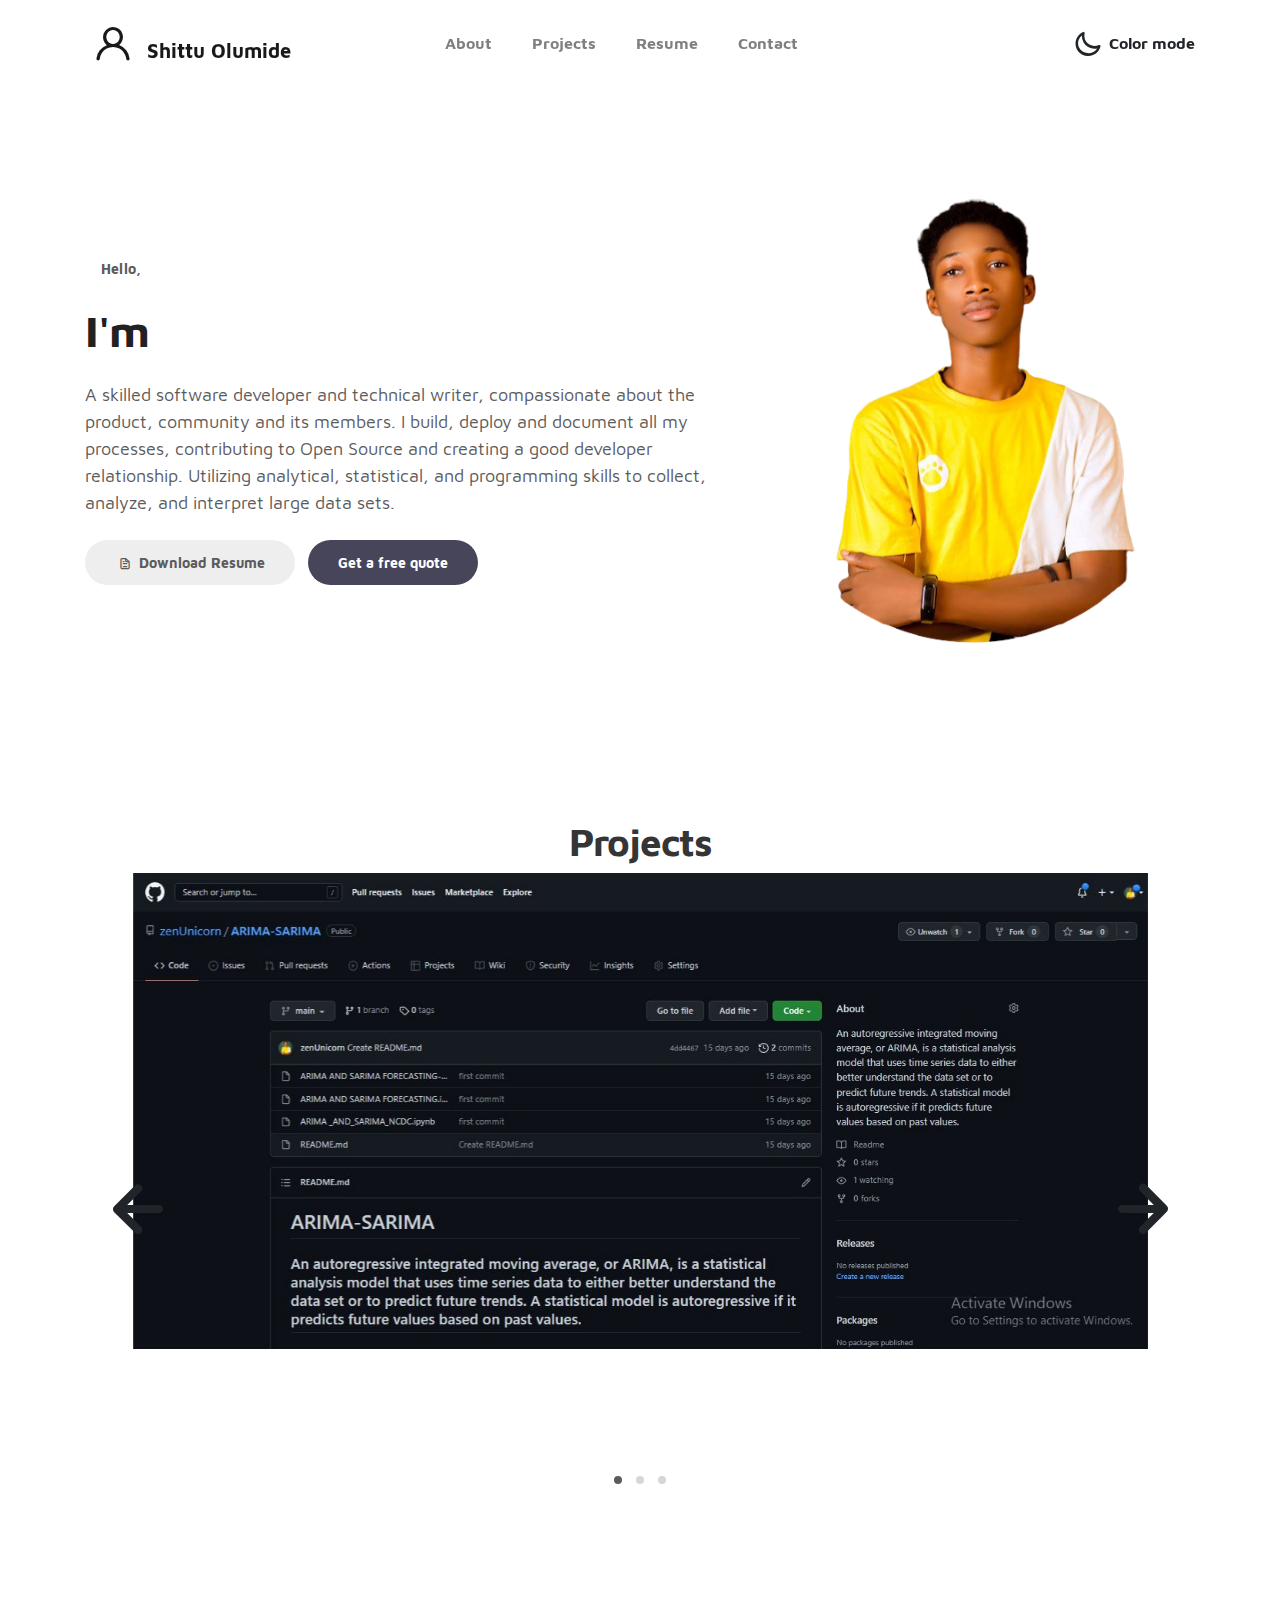
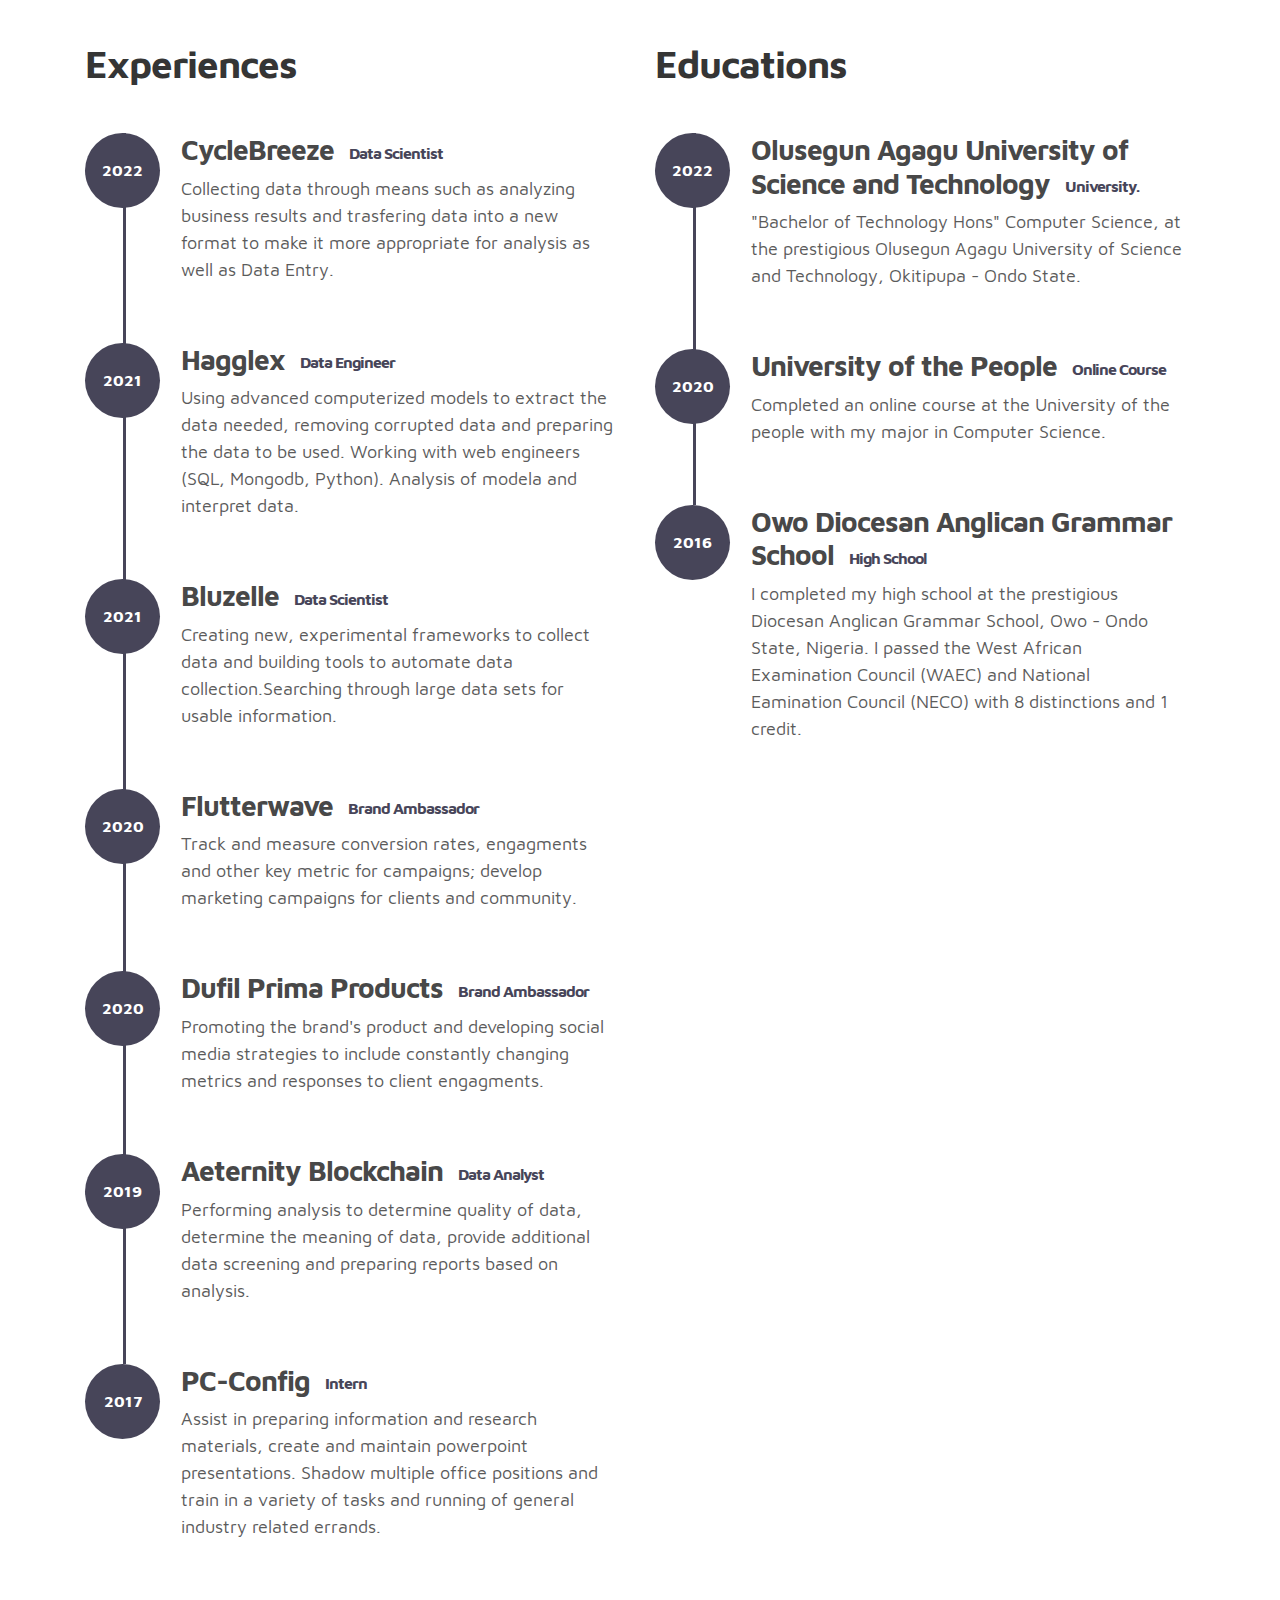
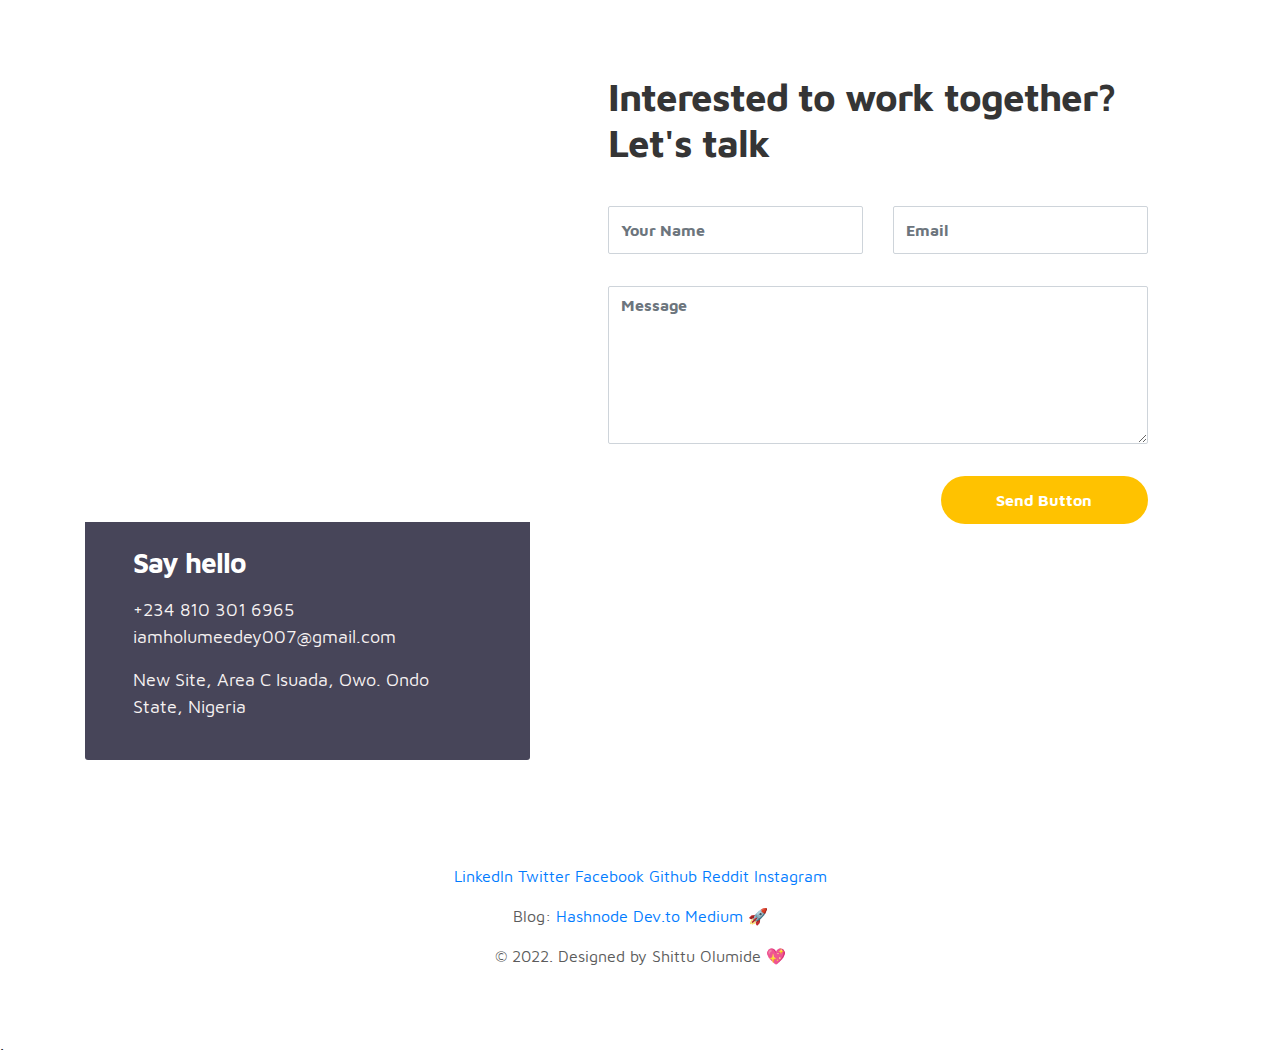
==== index.html @ abb641f3 "Update index.html" ====
<!DOCTYPE html>
<html>

<meta http-equiv="content-type" content="text/html;charset=UTF-8" />
<meta name="description" content="Shittu Olumide - Data scientist and Machine Learning Engineer personal website">

<head>
    <title>SHITTU OLUMIDE</title>
    <meta charset="utf-8">
    <meta name="description" content="Shittu Olumide - Data scientist and Technical writer personal website">
    <meta name="keywords" content="Shittu Olumide, Shittu Olumide Ayodeji, Olumide Shittu, Data scientist and Technical writer">
    <meta name="viewport" content="width=device-width, initial-scale=1, shrink-to-fit=no">
    <link rel="stylesheet" type="text/css" href="assets/css/bootstrap.min.css">
    <link rel="stylesheet" type="text/css" href="assets/css/plugins.css">
    <link rel="stylesheet" type="text/css" href="assets/css/style.css">
    <style type="text/css">
        #freecssfooter {
            display: block;
            width: 100%;
            padding: 120px 0 20px;
            overflow: hidden;
            background-color: transparent;
            z-index: 5000;
            text-align: center;
        }
        
        #freecssfooter div#fcssholder div {
            display: none;
        }
        
        #freecssfooter div#fcssholder div:first-child {
            display: block;
        }
        
        #freecssfooter div#fcssholder div:first-child a {
            float: none;
            margin: 0 auto;
        }
    </style>
</head>

<body>
    <script type="text/javascript">
        (function() {
            var bsa = document.createElement('script');
            bsa.type = 'text/javascript';
            bsa.async = true;
            bsa.src = '../../../../../../../s3.buysellads.com/ac/bsa.js';
            (document.getElementsByTagName('head')[0] || document.getElementsByTagName('body')[0]).appendChild(bsa);
        })();
    </script>
    <nav class="navbar navbar-expand-sm navbar-light">
        <div class="container"><a class="navbar-brand" href="#"><i class='uil uil-user'></i> Shittu Olumide</a>
            <button class="navbar-toggler" type="button" data-toggle="collapse" data-target="#navbarNav" aria-controls="navbarNav" aria-expanded="false" aria-label="Toggle navigation"><span class="navbar-toggler-icon"></span> <span class="navbar-toggler-icon"></span> <span class="navbar-toggler-icon"></span></button>
            <div class="collapse navbar-collapse" id="navbarNav">
                <ul class="navbar-nav mx-auto">
                    <li class="nav-item"><a href="#about" class="nav-link"><span data-hover="About">About</span></a></li>
                    <li class="nav-item"><a href="#project" class="nav-link"><span data-hover="Projects">Projects</span></a></li>
                    <li class="nav-item"><a href="#resume" class="nav-link"><span data-hover="Resume">Resume</span></a></li>
                    <li class="nav-item"><a href="#contact" class="nav-link"><span data-hover="Contact">Contact</span></a></li>
                </ul>
                <ul class="navbar-nav ml-lg-auto">
                    <div class="ml-lg-4">
                        <div class="color-mode d-lg-flex justify-content-center align-items-center"><i class="color-mode-icon"></i>Color mode</div>
                    </div>
                </ul>
            </div>
        </div>
    </nav>
    <section class="about full-screen d-lg-flex justify-content-center align-items-center" id="about">
        <div class="container">
            <div class="row">
                <div class="col-lg-7 col-md-12 col-12 d-flex align-items-center">
                    <div class="about-text"><small class="small-text">Hello, <span class="mobile-block"></span></small>
                        <h1 class="animated animated-text"><span class="mr-2">I'm</span>
                            <div class="animated-info"><span class="animated-item">Shittu Olumide</span> <span class="animated-item">Data Scientist</span> <span class="animated-item">Technical Writer</span></div>
                        </h1>
                        <p>A skilled software developer and technical writer, compassionate about the product, community and its members. I build, deploy and document all my processes, contributing to Open Source and creating a good developer relationship. Utilizing analytical, statistical, and programming skills to collect, analyze, and interpret large data sets.</p>
                        <div class="custom-btn-group mt-4">
                            <a href="https://drive.google.com/file/d/1y7qJlTBHYKOnQxmd8v4CeigCvgvOXMuI/view?usp=sharing" target="_blank" class="btn mr-lg-2 custom-btn"><i class="uil uil-file-alt"></i> Download Resume</a>                            <a href="#contact" class="btn custom-btn custom-btn-bg custom-btn-link">Get a free quote</a></div>
                    </div>
                </div>
                <div class="col-lg-5 col-md-12 col-12">
                    <div class="about-image svg"><img src="assets/images/shittu-olumide.png" class="img-fluid" alt="website template image"></div>
                </div>
            </div>
        </div>
    </section>
    <section class="project py-5" id="project">
        <div class="container">
            <div class="row">
                <div class="col-lg-11 text-center mx-auto col-12">
                    <div class="col-lg-8 mx-auto">
                        <h2>Projects</h2>
                    </div>
                    <div class="owl-carousel owl-theme">
                        <div class="item">
                            <div class="project-info"><img src="assets/images/project-1.JPG" class="img-fluid" alt="website template image"></div>
                        </div>
                        <div class="item">
                            <div class="project-info"><img src="assets/images/project-2.JPG" class="img-fluid" alt="website template image"></div>
                        </div>
                        <div class="item">
                            <div class="project-info"><img src="assets/images/project-3.JPG" class="img-fluid" alt="website template image"></div>
                            <!-- </div>
                        <div class="item">
                            <div class="project-info"><img src="assets/images/project/project-image04.png" class="img-fluid" alt="website template image"></div>
                        </div>
                        <div class="item">
                            <div class="project-info"><img src="assets/images/project/project-image05.png" class="img-fluid" alt="website template image"></div>
                        </div> -->
                        </div>
                    </div>
                </div>
            </div>
    </section>
    <section class="resume py-5 d-lg-flex justify-content-center align-items-center" id="resume">
        <div class="container">
            <div class="row">
                <div class="col-lg-6 col-12">
                    <h2 class="mb-4">Experiences</h2>
                    <div class="timeline">
                        <div class="timeline-wrapper">
                            <div class="timeline-yr"><span>2022</span></div>
                            <div class="timeline-info">
                                <h3><span>CycleBreeze</span><small>Data Scientist</small></h3>
                                <p>Collecting data through means such as analyzing business results and trasfering data into a new format to make it more appropriate for analysis as well as Data Entry.</p>
                            </div>
                        </div>
                        <div class="timeline-wrapper">
                            <div class="timeline-yr"><span>2021</span></div>
                            <div class="timeline-info">
                                <h3><span>Hagglex</span><small>Data Engineer</small></h3>
                                <p>Using advanced computerized models to extract the data needed, removing corrupted data and preparing the data to be used. Working with web engineers (SQL, Mongodb, Python). Analysis of modela and interpret data.</p>
                            </div>
                        </div>
                        <div class="timeline-wrapper">
                            <div class="timeline-yr"><span>2021</span></div>
                            <div class="timeline-info">
                                <h3><span>Bluzelle</span><small>Data Scientist</small></h3>
                                <p>Creating new, experimental frameworks to collect data and building tools to automate data collection.Searching through large data sets for usable information.</p>
                            </div>
                        </div>
                        <div class="timeline-wrapper">
                            <div class="timeline-yr"><span>2020</span></div>
                            <div class="timeline-info">
                                <h3><span>Flutterwave</span><small>Brand Ambassador</small></h3>
                                <p>Track and measure conversion rates, engagments and other key metric for campaigns; develop marketing campaigns for clients and community.</p>
                            </div>
                        </div>
                        <div class="timeline-wrapper">
                            <div class="timeline-yr"><span>2020</span></div>
                            <div class="timeline-info">
                                <h3><span>Dufil Prima Products</span><small>Brand Ambassador</small></h3>
                                <p>Promoting the brand's product and developing social media strategies to include constantly changing metrics and responses to client engagments.</p>
                            </div>
                        </div>
                        <div class="timeline-wrapper">
                            <div class="timeline-yr"><span>2019</span></div>
                            <div class="timeline-info">
                                <h3><span>Aeternity Blockchain</span><small>Data Analyst</small></h3>
                                <p>Performing analysis to determine quality of data, determine the meaning of data, provide additional data screening and preparing reports based on analysis.</p>
                            </div>
                        </div>
                        <div class="timeline-wrapper">
                            <div class="timeline-yr"><span>2017</span></div>
                            <div class="timeline-info">
                                <h3><span>PC-Config</span><small>Intern</small></h3>
                                <p>Assist in preparing information and research materials, create and maintain powerpoint presentations. Shadow multiple office positions and train in a variety of tasks and running of general industry related errands.
                                </p>
                            </div>
                        </div>
                    </div>
                </div>
                <div class="col-lg-6 col-12">
                    <h2 class="mb-4 mobile-mt-2">Educations</h2>
                    <div class="timeline">
                        <div class="timeline-wrapper">
                            <div class="timeline-yr"><span>2022</span></div>
                            <div class="timeline-info">
                                <h3><span>Olusegun Agagu University of Science and Technology</span><small>University.</small></h3>
                                <p> "Bachelor of Technology Hons" Computer Science, at the prestigious Olusegun Agagu University of Science and Technology, Okitipupa - Ondo State.

                                </p>
                            </div>
                        </div>
                        <div class="timeline-wrapper">
                            <div class="timeline-yr"><span>2020</span></div>
                            <div class="timeline-info">
                                <h3><span>University of the People</span><small>Online Course</small></h3>
                                <p>Completed an online course at the University of the people with my major in Computer Science.</p>
                            </div>
                        </div>
                        <div class="timeline-wrapper">
                            <div class="timeline-yr"><span>2016</span></div>
                            <div class="timeline-info">
                                <h3><span>Owo Diocesan Anglican Grammar School</span><small>High School</small></h3>
                                <p>I completed my high school at the prestigious Diocesan Anglican Grammar School, Owo - Ondo State, Nigeria. I passed the West African Examination Council (WAEC) and National Eamination Council (NECO) with 8 distinctions
                                    and 1 credit.
                                </p>
                            </div>
                        </div>
                    </div>
                </div>
            </div>
        </div>
    </section>
    <section class="contact py-5" id="contact">
        <div class="container">
            <div class="row">
                <div class="col-lg-5 mr-lg-5 col-12">
                    <div class="google-map w-100">
                        <iframe src="https://www.google.com/maps/embed?pb=!1m18!1m12!1m3!1d15832.413886897448!2d5.5717634722126625!3d7.2290377665018895!2m3!1f0!2f0!3f0!3m2!1i1024!2i768!4f13.1!3m3!1m2!1s0x1047afe0586189a7%3A0xb9848374fe1690ab!2s342106%2C%20Isuada!5e0!3m2!1sen!2sng!4v1642589233559!5m2!1sen!2sng"
                            width="600" height="450" style="border:0;" allowfullscreen="" loading="lazy"></iframe>
                    </div>
                    <div class="contact-info d-flex justify-content-between align-items-center py-4 px-lg-5">
                        <div class="contact-info-item">
                            <h3 class="mb-3 text-white">Say hello</h3>
                            <p class="footer-text mb-0">+234 810 301 6965</p>
                            <p><a href="#">iamholumeedey007@gmail.com</a></p>
                            <p><a href="#">New Site, Area C Isuada, Owo. Ondo State, Nigeria</a></p>
                        </div>
                        <!-- <ul class="social-links">
                            <li>
                                <a href="https://www.free-css.com/free-css-templates" class="uil uil-dribbble" data-toggle="tooltip" data-placement="left" title="Dribbble"></a>
                            </li>
                            <li>
                                <a href="https://www.free-css.com/free-css-templates" class="uil uil-instagram" data-toggle="tooltip" data-placement="left" title="Instagram"></a>
                            </li>
                            <li>
                                <a href="https://www.free-css.com/free-css-templates" class="uil uil-youtube" data-toggle="tooltip" data-placement="left" title="Youtube"></a>
                            </li>
                        </ul> -->
                    </div>
                </div>
                <div class="col-lg-6 col-12">
                    <div class="contact-form">
                        <h2 class="mb-4">Interested to work together? Let's talk</h2>
                        <form action="#" method="post">
                            <div class="row">
                                <div class="col-lg-6 col-12">
                                    <input type="text" class="form-control" name="name" placeholder="Your Name" id="name">
                                </div>
                                <div class="col-lg-6 col-12">
                                    <input type="email" class="form-control" name="email" placeholder="Email" id="email">
                                </div>
                                <div class="col-12">
                                    <textarea name="message" rows="6" class="form-control" id="message" placeholder="Message"></textarea>
                                </div>
                                <div class="ml-lg-auto col-lg-5 col-12">
                                    <input type="submit" class="form-control submit-btn" value="Send Button">
                                </div>
                            </div>
                        </form>
                    </div>
                </div>
            </div>
        </div>
    </section>
    <footer class="footer py-5">
        <div class="container">
            <div class="row">
                <div class="col-lg-12 col-12">
                    <p class="copyright-text text-center"><a href="https://www.linkedin.com/in/shittu-olumide-75a790178/">LinkedIn</a> <a href="https://twitter.com/Shittu_Olumide_">Twitter</a> <a href="https://www.facebook.com/olumideayodeji.shittu">Facebook</a> <a href="https://github.com/zenUnicorn">Github</a>                        <a href="https://www.reddit.com/user/ShittuOlumide">Reddit</a>
                        <a href="https://www.instagram.com/shittu_olumide_ayodeji/">Instagram</a></p>
                    <p class="copyright-text text-center"> Blog: <a href="https://shittuolumide.hashnode.dev/">Hashnode</a> <a href="https://dev.to/shittu_olumide_">Dev.to</a> <a href="https://iamholumeedey007.medium.com/">Medium</a> 🚀</p>
                    <p class="copyright-text text-center"> &copy; 2022. Designed by Shittu Olumide 💖</p>
                </div>
            </div>
        </div>
    </footer>
    <script src="assets/js/jquery.min.js"></script>
    <script src="assets/js/plugins.js"></script>
    <script type="text/javascript">
        var gaProperty = 'UA-120201777-1';
        var disableStr = 'ga-disable-' + gaProperty;
        if (document.cookie.indexOf(disableStr + '=true') > -1) {
            window[disableStr] = true;
        }

        function gaOptout() {
            document.cookie = disableStr + '=true; expires=Thu, 31 Dec 2045 23:59:59 UTC; path=/';
            window[disableStr] = true;
            alert('Google Tracking has been deactivated');
        }
        (function(i, s, o, g, r, a, m) {
            i['GoogleAnalyticsObject'] = r;
            i[r] = i[r] || function() {
                (i[r].q = i[r].q || []).push(arguments)
            }, i[r].l = 1 * new Date();
            a = s.createElement(o), m = s.getElementsByTagName(o)[0];
            a.async = 1;
            a.src = g;
            m.parentNode.insertBefore(a, m)
        })(window, document, 'script', '../../../../../../../www.google-analytics.com/analytics.js', 'ga');
        ga('create', 'UA-120201777-1', 'auto');
        ga('set', 'anonymizeIp', true);
        ga('send', 'pageview');
    </script>
</body>

</html>.
---- assets/css/plugins.css ----
@font-face{font-family:'unicons';src:url('fonts/unicons01a3.eot?42479262');src:url('fonts/unicons01a3.eot?42479262#iefix') format('embedded-opentype'),url('fonts/unicons01a3.html?42479262') format('woff2'),url('fonts/unicons01a3.woff?42479262') format('woff'),url('fonts/unicons01a3.ttf?42479262') format('truetype'),url('fonts/unicons01a3.svg?42479262#unicons') format('svg');font-weight:normal;font-style:normal}[class^="uil-"]:before,[class*=" uil-"]:before{font-family:"unicons";font-style:normal;font-weight:normal;speak:none;display:inline-block;text-decoration:inherit;width:1em;margin-right:.2em;text-align:center;font-variant:normal;text-transform:none;line-height:1em;margin-left:.2em;-webkit-font-smoothing:antialiased;-moz-osx-font-smoothing:grayscale}.uil-abacus:before{content:'\e800'}.uil-accessible-icon-alt:before{content:'\e801'}.uil-adjust-alt:before{content:'\e802'}.uil-adjust-circle:before{content:'\e803'}.uil-adjust-half:before{content:'\e804'}.uil-adjust:before{content:'\e805'}.uil-airplay:before{content:'\e806'}.uil-align-alt:before{content:'\e807'}.uil-align-center-alt:before{content:'\e808'}.uil-align-center-h:before{content:'\e809'}.uil-align-center-justify:before{content:'\e80a'}.uil-align-center-v:before{content:'\e80b'}.uil-align-center:before{content:'\e80c'}.uil-align-justify:before{content:'\e80d'}.uil-align-left-justify:before{content:'\e80e'}.uil-align-left:before{content:'\e80f'}.uil-align-letter-right:before{content:'\e810'}.uil-align-right-justify:before{content:'\e811'}.uil-align-right:before{content:'\e812'}.uil-align:before{content:'\e813'}.uil-ambulance:before{content:'\e814'}.uil-analysis:before{content:'\e815'}.uil-analytics:before{content:'\e816'}.uil-anchor:before{content:'\e817'}.uil-android-phone-slash:before{content:'\e818'}.uil-angle-double-down:before{content:'\e819'}.uil-angle-double-left:before{content:'\e81a'}.uil-angle-double-right:before{content:'\e81b'}.uil-angle-double-up:before{content:'\e81c'}.uil-angle-down:before{content:'\e81d'}.uil-angle-left:before{content:'\e81e'}.uil-angle-right-b:before{content:'\e81f'}.uil-angle-right:before{content:'\e820'}.uil-angle-up:before{content:'\e821'}.uil-annoyed-alt:before{content:'\e822'}.uil-annoyed:before{content:'\e823'}.uil-apps:before{content:'\e824'}.uil-archive-alt:before{content:'\e825'}.uil-archive:before{content:'\e826'}.uil-arrow-break:before{content:'\e827'}.uil-arrow-circle-down:before{content:'\e828'}.uil-arrow-circle-left:before{content:'\e829'}.uil-arrow-circle-right:before{content:'\e82a'}.uil-arrow-circle-up:before{content:'\e82b'}.uil-arrow-compress-h:before{content:'\e82c'}.uil-arrow-down-left:before{content:'\e82d'}.uil-arrow-down-right:before{content:'\e82e'}.uil-arrow-down:before{content:'\e82f'}.uil-arrow-from-right:before{content:'\e830'}.uil-arrow-from-top:before{content:'\e831'}.uil-arrow-growth:before{content:'\e832'}.uil-arrow-left:before{content:'\e833'}.uil-arrow-random:before{content:'\e834'}.uil-arrow-resize-diagonal:before{content:'\e835'}.uil-arrow-right:before{content:'\e836'}.uil-arrow-to-bottom:before{content:'\e837'}.uil-arrow-to-right:before{content:'\e838'}.uil-arrow-up-left:before{content:'\e839'}.uil-arrow-up-right:before{content:'\e83a'}.uil-arrow-up:before{content:'\e83b'}.uil-arrows-h-alt:before{content:'\e83c'}.uil-arrows-h:before{content:'\e83d'}.uil-arrows-left-down:before{content:'\e83e'}.uil-arrows-maximize:before{content:'\e83f'}.uil-arrows-merge:before{content:'\e840'}.uil-arrows-resize-h:before{content:'\e841'}.uil-arrows-resize-v:before{content:'\e842'}.uil-arrows-resize:before{content:'\e843'}.uil-arrows-right-down:before{content:'\e844'}.uil-arrows-shrink-h:before{content:'\e845'}.uil-arrows-shrink-v:before{content:'\e846'}.uil-arrows-up-right:before{content:'\e847'}.uil-arrows-v-alt:before{content:'\e848'}.uil-arrows-v:before{content:'\e849'}.uil-at:before{content:'\e84a'}.uil-atm-card:before{content:'\e84b'}.uil-atom:before{content:'\e84c'}.uil-auto-flash:before{content:'\e84d'}.uil-award-alt:before{content:'\e84e'}.uil-award:before{content:'\e84f'}.uil-baby-carriage:before{content:'\e850'}.uil-backpack:before{content:'\e851'}.uil-backspace:before{content:'\e852'}.uil-backward:before{content:'\e853'}.uil-bag-alt:before{content:'\e854'}.uil-bag-slash:before{content:'\e855'}.uil-bag:before{content:'\e856'}.uil-ball:before{content:'\e857'}.uil-ban:before{content:'\e858'}.uil-bars:before{content:'\e859'}.uil-basketball-hoop:before{content:'\e85a'}.uil-basketball:before{content:'\e85b'}.uil-battery-bolt:before{content:'\e85c'}.uil-battery-empty:before{content:'\e85d'}.uil-bed-double:before{content:'\e85e'}.uil-bed:before{content:'\e85f'}.uil-bell-school:before{content:'\e860'}.uil-bell-slash:before{content:'\e861'}.uil-bill:before{content:'\e862'}.uil-bitcoin-circle:before{content:'\e863'}.uil-bitcoin:before{content:'\e864'}.uil-bluetooth-b:before{content:'\e865'}.uil-bolt-alt:before{content:'\e866'}.uil-bolt-slash:before{content:'\e867'}.uil-bolt:before{content:'\e868'}.uil-book-alt:before{content:'\e869'}.uil-book-medical:before{content:'\e86a'}.uil-book-open:before{content:'\e86b'}.uil-book-reader:before{content:'\e86c'}.uil-book:before{content:'\e86d'}.uil-bookmark-full:before{content:'\e86e'}.uil-bookmark:before{content:'\e86f'}.uil-books:before{content:'\e870'}.uil-boombox:before{content:'\e871'}.uil-border-alt:before{content:'\e872'}.uil-border-bottom:before{content:'\e873'}.uil-border-clear:before{content:'\e874'}.uil-border-horizontal:before{content:'\e875'}.uil-border-inner:before{content:'\e876'}.uil-border-left:before{content:'\e877'}.uil-border-out:before{content:'\e878'}.uil-border-right:before{content:'\e879'}.uil-border-top:before{content:'\e87a'}.uil-border-vertical:before{content:'\e87b'}.uil-box:before{content:'\e87c'}.uil-briefcase-alt:before{content:'\e87d'}.uil-briefcase:before{content:'\e87e'}.uil-bright:before{content:'\e87f'}.uil-brightness-empty:before{content:'\e880'}.uil-brightness-half:before{content:'\e881'}.uil-brightness-low:before{content:'\e882'}.uil-brightness-minus:before{content:'\e883'}.uil-brightness-plus:before{content:'\e884'}.uil-brightness:before{content:'\e885'}.uil-bring-bottom:before{content:'\e886'}.uil-bring-front:before{content:'\e887'}.uil-brush-alt:before{content:'\e888'}.uil-bug:before{content:'\e889'}.uil-building:before{content:'\e88a'}.uil-bullseye:before{content:'\e88b'}.uil-bus-alt:before{content:'\e88c'}.uil-bus-school:before{content:'\e88d'}.uil-bus:before{content:'\e88e'}.uil-calcualtor:before{content:'\e88f'}.uil-calculator-alt:before{content:'\e890'}.uil-calendar-alt:before{content:'\e891'}.uil-calendar-slash:before{content:'\e892'}.uil-calender:before{content:'\e893'}.uil-calling:before{content:'\e894'}.uil-camera-plus:before{content:'\e895'}.uil-camera-slash:before{content:'\e896'}.uil-camera:before{content:'\e897'}.uil-cancel:before{content:'\e898'}.uil-capsule:before{content:'\e899'}.uil-capture:before{content:'\e89a'}.uil-car-sideview:before{content:'\e89b'}.uil-car-slash:before{content:'\e89c'}.uil-car-wash:before{content:'\e89d'}.uil-car:before{content:'\e89e'}.uil-card-atm:before{content:'\e89f'}.uil-caret-right:before{content:'\e8a0'}.uil-cart:before{content:'\e8a1'}.uil-cell:before{content:'\e8a2'}.uil-celsius:before{content:'\e8a3'}.uil-chart-bar-alt:before{content:'\e8a4'}.uil-chart-bar:before{content:'\e8a5'}.uil-chart-down:before{content:'\e8a6'}.uil-chart-growth-alt:before{content:'\e8a7'}.uil-chart-growth:before{content:'\e8a8'}.uil-chart-line:before{content:'\e8a9'}.uil-chart-pie-alt:before{content:'\e8aa'}.uil-chart-pie:before{content:'\e8ab'}.uil-chart:before{content:'\e8ac'}.uil-chat-bubble-user:before{content:'\e8ad'}.uil-chat-info:before{content:'\e8ae'}.uil-chat:before{content:'\e8af'}.uil-check-circle:before{content:'\e8b0'}.uil-check-square:before{content:'\e8b1'}.uil-check:before{content:'\e8b2'}.uil-circle-layer:before{content:'\e8b3'}.uil-circle:before{content:'\e8b4'}.uil-circuit:before{content:'\e8b5'}.uil-clapper-board:before{content:'\e8b6'}.uil-clipboard-alt:before{content:'\e8b7'}.uil-clipboard-blank:before{content:'\e8b8'}.uil-clipboard-notes:before{content:'\e8b9'}.uil-clipboard:before{content:'\e8ba'}.uil-clock-eight:before{content:'\e8bb'}.uil-clock-five:before{content:'\e8bc'}.uil-clock-nine:before{content:'\e8bd'}.uil-clock-seven:before{content:'\e8be'}.uil-clock-ten:before{content:'\e8bf'}.uil-clock-three:before{content:'\e8c0'}.uil-clock-two:before{content:'\e8c1'}.uil-clock:before{content:'\e8c2'}.uil-closed-captioning:before{content:'\e8c3'}.uil-cloud-block:before{content:'\e8c4'}.uil-cloud-bookmark:before{content:'\e8c5'}.uil-cloud-check:before{content:'\e8c6'}.uil-cloud-computing:before{content:'\e8c7'}.uil-cloud-data-connection:before{content:'\e8c8'}.uil-cloud-database-tree:before{content:'\e8c9'}.uil-cloud-download:before{content:'\e8ca'}.uil-cloud-drizzle:before{content:'\e8cb'}.uil-cloud-exclamation:before{content:'\e8cc'}.uil-cloud-hail:before{content:'\e8cd'}.uil-cloud-heart:before{content:'\e8ce'}.uil-cloud-info:before{content:'\e8cf'}.uil-cloud-lock:before{content:'\e8d0'}.uil-cloud-meatball:before{content:'\e8d1'}.uil-cloud-moon-hail:before{content:'\e8d2'}.uil-cloud-moon-meatball:before{content:'\e8d3'}.uil-cloud-moon-rain:before{content:'\e8d4'}.uil-cloud-moon-showers:before{content:'\e8d5'}.uil-cloud-moon:before{content:'\e8d6'}.uil-cloud-question:before{content:'\e8d7'}.uil-cloud-rain-sun:before{content:'\e8d8'}.uil-cloud-rain:before{content:'\e8d9'}.uil-cloud-redo:before{content:'\e8da'}.uil-cloud-set:before{content:'\e8db'}.uil-cloud-share:before{content:'\e8dc'}.uil-cloud-shield:before{content:'\e8dd'}.uil-cloud-showers-alt:before{content:'\e8de'}.uil-cloud-showers-heavy:before{content:'\e8df'}.uil-cloud-showers:before{content:'\e8e0'}.uil-cloud-slash:before{content:'\e8e1'}.uil-cloud-sun-hail:before{content:'\e8e2'}.uil-cloud-sun-meatball:before{content:'\e8e3'}.uil-cloud-sun-rain-alt:before{content:'\e8e4'}.uil-cloud-sun-rain:before{content:'\e8e5'}.uil-cloud-sun-tear:before{content:'\e8e6'}.uil-cloud-sun:before{content:'\e8e7'}.uil-cloud-times:before{content:'\e8e8'}.uil-cloud-unlock:before{content:'\e8e9'}.uil-cloud-upload:before{content:'\e8ea'}.uil-cloud-wifi:before{content:'\e8eb'}.uil-cloud-wind:before{content:'\e8ec'}.uil-cloud:before{content:'\e8ed'}.uil-clouds:before{content:'\e8ee'}.uil-club:before{content:'\e8ef'}.uil-code:before{content:'\e8f0'}.uil-coffee:before{content:'\e8f1'}.uil-cog:before{content:'\e8f2'}.uil-coins:before{content:'\e8f3'}.uil-columns:before{content:'\e8f4'}.uil-comment-alt-block:before{content:'\e8f5'}.uil-comment-alt-chart-lines:before{content:'\e8f6'}.uil-comment-alt-check:before{content:'\e8f7'}.uil-comment-alt-dots:before{content:'\e8f8'}.uil-comment-alt-download:before{content:'\e8f9'}.uil-comment-alt-edit:before{content:'\e8fa'}.uil-comment-alt-exclamation:before{content:'\e8fb'}.uil-comment-alt-heart:before{content:'\e8fc'}.uil-comment-alt-image:before{content:'\e8fd'}.uil-comment-alt-info:before{content:'\e8fe'}.uil-comment-alt-lines:before{content:'\e8ff'}.uil-comment-alt-lock:before{content:'\e900'}.uil-comment-alt-medical:before{content:'\e901'}.uil-comment-alt-message:before{content:'\e902'}.uil-comment-alt-notes:before{content:'\e903'}.uil-comment-alt-plus:before{content:'\e904'}.uil-comment-alt-question:before{content:'\e905'}.uil-comment-alt-redo:before{content:'\e906'}.uil-comment-alt-search:before{content:'\e907'}.uil-comment-alt-share:before{content:'\e908'}.uil-comment-alt-shield:before{content:'\e909'}.uil-comment-alt-upload:before{content:'\e90a'}.uil-comment-alt-verify:before{content:'\e90b'}.uil-comment-alt:before{content:'\e90c'}.uil-comment-block:before{content:'\e90d'}.uil-comment-chart-line:before{content:'\e90e'}.uil-comment-check:before{content:'\e90f'}.uil-comment-dots:before{content:'\e910'}.uil-comment-download:before{content:'\e911'}.uil-comment-edit:before{content:'\e912'}.uil-comment-exclamation:before{content:'\e913'}.uil-comment-heart:before{content:'\e914'}.uil-comment-image:before{content:'\e915'}.uil-comment-info-alt:before{content:'\e916'}.uil-comment-info:before{content:'\e917'}.uil-comment-lines:before{content:'\e918'}.uil-comment-lock:before{content:'\e919'}.uil-comment-medical:before{content:'\e91a'}.uil-comment-message:before{content:'\e91b'}.uil-comment-notes:before{content:'\e91c'}.uil-comment-plus:before{content:'\e91d'}.uil-comment-question:before{content:'\e91e'}.uil-comment-redo:before{content:'\e91f'}.uil-comment-search:before{content:'\e920'}.uil-comment-share:before{content:'\e921'}.uil-comment-shield:before{content:'\e922'}.uil-comment-slash:before{content:'\e923'}.uil-comment-upload:before{content:'\e924'}.uil-comment-verify:before{content:'\e925'}.uil-comment:before{content:'\e926'}.uil-comments-alt:before{content:'\e927'}.uil-comments:before{content:'\e928'}.uil-commnet-alt-slash:before{content:'\e929'}.uil-compact-disc:before{content:'\e92a'}.uil-compass:before{content:'\e92b'}.uil-compress-alt-left:before{content:'\e92c'}.uil-compress-alt:before{content:'\e92d'}.uil-compress-arrows:before{content:'\e92e'}.uil-compress-lines:before{content:'\e92f'}.uil-compress-point:before{content:'\e930'}.uil-compress-v:before{content:'\e931'}.uil-compress:before{content:'\e932'}.uil-computer-mouse:before{content:'\e933'}.uil-confused:before{content:'\e934'}.uil-constructor:before{content:'\e935'}.uil-copy-alt:before{content:'\e936'}.uil-copy-landscape:before{content:'\e937'}.uil-copy:before{content:'\e938'}.uil-copyright:before{content:'\e939'}.uil-corner-down-left:before{content:'\e93a'}.uil-corner-down-right-alt:before{content:'\e93b'}.uil-corner-down-right:before{content:'\e93c'}.uil-corner-left-down:before{content:'\e93d'}.uil-corner-right-down:before{content:'\e93e'}.uil-corner-up-left-alt:before{content:'\e93f'}.uil-corner-up-left:before{content:'\e940'}.uil-corner-up-right-alt:before{content:'\e941'}.uil-corner-up-right:before{content:'\e942'}.uil-creative-commons-pd-alt:before{content:'\e943'}.uil-creative-commons-pd:before{content:'\e944'}.uil-crockery:before{content:'\e945'}.uil-crop-alt-rotate-left:before{content:'\e946'}.uil-crop-alt-rotate-right:before{content:'\e947'}.uil-crop-alt:before{content:'\e948'}.uil-crosshair-alt:before{content:'\e949'}.uil-crosshair:before{content:'\e94a'}.uil-crosshairs:before{content:'\e94b'}.uil-cube:before{content:'\e94c'}.uil-data-sharing:before{content:'\e94d'}.uil-database-alt:before{content:'\e94e'}.uil-database:before{content:'\e94f'}.uil-desert:before{content:'\e950'}.uil-desktop-alt-slash:before{content:'\e951'}.uil-desktop-alt:before{content:'\e952'}.uil-desktop-cloud-alt:before{content:'\e953'}.uil-desktop-slash:before{content:'\e954'}.uil-desktop:before{content:'\e955'}.uil-dialpad-alt:before{content:'\e956'}.uil-dialpad:before{content:'\e957'}.uil-diamond:before{content:'\e958'}.uil-diary-alt:before{content:'\e959'}.uil-diary:before{content:'\e95a'}.uil-dice-five:before{content:'\e95b'}.uil-dice-four:before{content:'\e95c'}.uil-dice-one:before{content:'\e95d'}.uil-dice-six:before{content:'\e95e'}.uil-dice-three:before{content:'\e95f'}.uil-dice-two:before{content:'\e960'}.uil-direction:before{content:'\e961'}.uil-directions:before{content:'\e962'}.uil-dizzy-meh:before{content:'\e963'}.uil-dna:before{content:'\e964'}.uil-document-layout-center:before{content:'\e965'}.uil-document-layout-left:before{content:'\e966'}.uil-document-layout-right:before{content:'\e967'}.uil-document:before{content:'\e968'}.uil-dollar-alt:before{content:'\e969'}.uil-dollar-sign-alt:before{content:'\e96a'}.uil-dollar-sign:before{content:'\e96b'}.uil-down-arrow:before{content:'\e96c'}.uil-download-alt:before{content:'\e96d'}.uil-dribbble:before{content:'\e96e'}.uil-drill:before{content:'\e96f'}.uil-dropbox:before{content:'\e970'}.uil-dumbbell:before{content:'\e971'}.uil-edit-alt:before{content:'\e972'}.uil-edit:before{content:'\e973'}.uil-ellipsis-h:before{content:'\e974'}.uil-ellipsis-v:before{content:'\e975'}.uil-emoji:before{content:'\e976'}.uil-enter:before{content:'\e977'}.uil-entry:before{content:'\e978'}.uil-envelope-add:before{content:'\e979'}.uil-envelope-alt:before{content:'\e97a'}.uil-envelope-block:before{content:'\e97b'}.uil-envelope-bookmark:before{content:'\e97c'}.uil-envelope-check:before{content:'\e97d'}.uil-envelope-download-alt:before{content:'\e97e'}.uil-envelope-download:before{content:'\e97f'}.uil-envelope-edit:before{content:'\e980'}.uil-envelope-exclamation:before{content:'\e981'}.uil-envelope-heart:before{content:'\e982'}.uil-envelope-info:before{content:'\e983'}.uil-envelope-lock:before{content:'\e984'}.uil-envelope-minus:before{content:'\e985'}.uil-envelope-open:before{content:'\e986'}.uil-envelope-question:before{content:'\e987'}.uil-envelope-receive:before{content:'\e988'}.uil-envelope-redo:before{content:'\e989'}.uil-envelope-search:before{content:'\e98a'}.uil-envelope-send:before{content:'\e98b'}.uil-envelope-share:before{content:'\e98c'}.uil-envelope-shield:before{content:'\e98d'}.uil-envelope-star:before{content:'\e98e'}.uil-envelope-times:before{content:'\e98f'}.uil-envelope-upload-alt:before{content:'\e990'}.uil-envelope-upload:before{content:'\e991'}.uil-envelope:before{content:'\e992'}.uil-envelopes:before{content:'\e993'}.uil-equal-circle:before{content:'\e994'}.uil-euro-circle:before{content:'\e995'}.uil-euro:before{content:'\e996'}.uil-exchange-alt:before{content:'\e997'}.uil-exchange:before{content:'\e998'}.uil-exclamation-circle:before{content:'\e999'}.uil-exclamation-octagon:before{content:'\e99a'}.uil-exclamation-triangle:before{content:'\e99b'}.uil-exclude:before{content:'\e99c'}.uil-exit:before{content:'\e99d'}.uil-expand-alt:before{content:'\e99e'}.uil-expand-arrows-alt:before{content:'\e99f'}.uil-expand-arrows:before{content:'\e9a0'}.uil-expand-from-corner:before{content:'\e9a1'}.uil-expand-left:before{content:'\e9a2'}.uil-export:before{content:'\e9a3'}.uil-exposure-alt:before{content:'\e9a4'}.uil-exposure-increase:before{content:'\e9a5'}.uil-external-link-alt:before{content:'\e9a6'}.uil-eye-slash:before{content:'\e9a7'}.uil-eye:before{content:'\e9a8'}.uil-facebook:before{content:'\e9a9'}.uil-fahrenheit:before{content:'\e9aa'}.uil-fast-mail-alt:before{content:'\e9ab'}.uil-fast-mail:before{content:'\e9ac'}.uil-favorite:before{content:'\e9ad'}.uil-feedback:before{content:'\e9ae'}.uil-file-alt:before{content:'\e9af'}.uil-file-blank:before{content:'\e9b0'}.uil-file-block-alt:before{content:'\e9b1'}.uil-file-bookmark-alt:before{content:'\e9b2'}.uil-file-check-alt:before{content:'\e9b3'}.uil-file-check:before{content:'\e9b4'}.uil-file-contract-dollar:before{content:'\e9b5'}.uil-file-copy-alt:before{content:'\e9b6'}.uil-file-download-alt:before{content:'\e9b7'}.uil-file-download:before{content:'\e9b8'}.uil-file-edit-alt:before{content:'\e9b9'}.uil-file-exclamation-alt:before{content:'\e9ba'}.uil-file-exclamation:before{content:'\e9bb'}.uil-file-heart:before{content:'\e9bc'}.uil-file-info-alt:before{content:'\e9bd'}.uil-file-landscape-alt:before{content:'\e9be'}.uil-file-landscape:before{content:'\e9bf'}.uil-file-lanscape-slash:before{content:'\e9c0'}.uil-file-lock-alt:before{content:'\e9c1'}.uil-file-medical-alt:before{content:'\e9c2'}.uil-file-medical:before{content:'\e9c3'}.uil-file-minus-alt:before{content:'\e9c4'}.uil-file-minus:before{content:'\e9c5'}.uil-file-network:before{content:'\e9c6'}.uil-file-plus-alt:before{content:'\e9c7'}.uil-file-plus:before{content:'\e9c8'}.uil-file-question-alt:before{content:'\e9c9'}.uil-file-question:before{content:'\e9ca'}.uil-file-redo-alt:before{content:'\e9cb'}.uil-file-search-alt:before{content:'\e9cc'}.uil-file-share-alt:before{content:'\e9cd'}.uil-file-shield-alt:before{content:'\e9ce'}.uil-file-slash:before{content:'\e9cf'}.uil-file-times-alt:before{content:'\e9d0'}.uil-file-times:before{content:'\e9d1'}.uil-file-upload-alt:before{content:'\e9d2'}.uil-file-upload:before{content:'\e9d3'}.uil-file:before{content:'\e9d4'}.uil-files-landscapes-alt:before{content:'\e9d5'}.uil-files-landscapes:before{content:'\e9d6'}.uil-film:before{content:'\e9d7'}.uil-filter-slash:before{content:'\e9d8'}.uil-filter:before{content:'\e9d9'}.uil-flask-potion:before{content:'\e9da'}.uil-flask:before{content:'\e9db'}.uil-flip-h-alt:before{content:'\e9dc'}.uil-flip-h:before{content:'\e9dd'}.uil-flip-v-alt:before{content:'\e9de'}.uil-flip-v:before{content:'\e9df'}.uil-flower:before{content:'\e9e0'}.uil-focus-add:before{content:'\e9e1'}.uil-focus-target:before{content:'\e9e2'}.uil-focus:before{content:'\e9e3'}.uil-folder-check:before{content:'\e9e4'}.uil-folder-download:before{content:'\e9e5'}.uil-folder-exclamation:before{content:'\e9e6'}.uil-folder-heart:before{content:'\e9e7'}.uil-folder-info:before{content:'\e9e8'}.uil-folder-lock:before{content:'\e9e9'}.uil-folder-medical:before{content:'\e9ea'}.uil-folder-minus:before{content:'\e9eb'}.uil-folder-network:before{content:'\e9ec'}.uil-folder-plus:before{content:'\e9ed'}.uil-folder-question:before{content:'\e9ee'}.uil-folder-slash:before{content:'\e9ef'}.uil-folder-times:before{content:'\e9f0'}.uil-folder-upload:before{content:'\e9f1'}.uil-folder:before{content:'\e9f2'}.uil-food:before{content:'\e9f3'}.uil-football-american:before{content:'\e9f4'}.uil-football-ball:before{content:'\e9f5'}.uil-football:before{content:'\e9f6'}.uil-forecastcloud-moon-tear:before{content:'\e9f7'}.uil-forwaded-call:before{content:'\e9f8'}.uil-forward:before{content:'\e9f9'}.uil-frown:before{content:'\e9fa'}.uil-game-structure:before{content:'\e9fb'}.uil-game:before{content:'\e9fc'}.uil-gift:before{content:'\e9fd'}.uil-glass-martini-alt-slash:before{content:'\e9fe'}.uil-glass-martini-alt:before{content:'\e9ff'}.uil-glass-martini:before{content:'\ea00'}.uil-glass-tea:before{content:'\ea01'}.uil-glass:before{content:'\ea02'}.uil-globe:before{content:'\ea03'}.uil-gold:before{content:'\ea04'}.uil-google-drive:before{content:'\ea05'}.uil-graduation-hat:before{content:'\ea06'}.uil-graph-bar:before{content:'\ea07'}.uil-grid:before{content:'\ea08'}.uil-grids:before{content:'\ea09'}.uil-grin-tongue-wink-alt:before{content:'\ea0a'}.uil-grin-tongue-wink:before{content:'\ea0b'}.uil-grin:before{content:'\ea0c'}.uil-grip-horizontal-line:before{content:'\ea0d'}.uil-hdd:before{content:'\ea0e'}.uil-headphones-alt:before{content:'\ea0f'}.uil-headphones:before{content:'\ea10'}.uil-heart-alt:before{content:'\ea11'}.uil-heart-medical:before{content:'\ea12'}.uil-heart-rate:before{content:'\ea13'}.uil-heart-sign:before{content:'\ea14'}.uil-heart:before{content:'\ea15'}.uil-heartbeat:before{content:'\ea16'}.uil-history-alt:before{content:'\ea17'}.uil-history:before{content:'\ea18'}.uil-home-alt:before{content:'\ea19'}.uil-home:before{content:'\ea1a'}.uil-horizontal-align-center:before{content:'\ea1b'}.uil-horizontal-align-left:before{content:'\ea1c'}.uil-horizontal-align-right:before{content:'\ea1d'}.uil-horizontal-distribution-center:before{content:'\ea1e'}.uil-horizontal-distribution-left:before{content:'\ea1f'}.uil-horizontal-distribution-right:before{content:'\ea20'}.uil-hunting:before{content:'\ea21'}.uil-image-alt-slash:before{content:'\ea22'}.uil-image-block:before{content:'\ea23'}.uil-image-broken:before{content:'\ea24'}.uil-image-check:before{content:'\ea25'}.uil-image-download:before{content:'\ea26'}.uil-image-edit:before{content:'\ea27'}.uil-image-lock:before{content:'\ea28'}.uil-image-minus:before{content:'\ea29'}.uil-image-plus:before{content:'\ea2a'}.uil-image-question:before{content:'\ea2b'}.uil-image-redo:before{content:'\ea2c'}.uil-image-resize-landscape:before{content:'\ea2d'}.uil-image-resize-square:before{content:'\ea2e'}.uil-image-search:before{content:'\ea2f'}.uil-image-share:before{content:'\ea30'}.uil-image-shield:before{content:'\ea31'}.uil-image-slash:before{content:'\ea32'}.uil-image-times:before{content:'\ea33'}.uil-image-upload:before{content:'\ea34'}.uil-image-v:before{content:'\ea35'}.uil-image:before{content:'\ea36'}.uil-images:before{content:'\ea37'}.uil-incoming-call:before{content:'\ea38'}.uil-info-circle:before{content:'\ea39'}.uil-instagram:before{content:'\ea3a'}.uil-invoice:before{content:'\ea3b'}.uil-jackhammer:before{content:'\ea3c'}.uil-kayak:before{content:'\ea3d'}.uil-key-skeleton-alt:before{content:'\ea3e'}.uil-key-skeleton:before{content:'\ea3f'}.uil-keyboard-alt:before{content:'\ea40'}.uil-keyboard-hide:before{content:'\ea41'}.uil-keyboard-show:before{content:'\ea42'}.uil-keyboard:before{content:'\ea43'}.uil-keyhole-circle:before{content:'\ea44'}.uil-keyhole-square-full:before{content:'\ea45'}.uil-keyhole-square:before{content:'\ea46'}.uil-kid:before{content:'\ea47'}.uil-label-alt:before{content:'\ea48'}.uil-label:before{content:'\ea49'}.uil-lamp:before{content:'\ea4a'}.uil-laptop-cloud:before{content:'\ea4b'}.uil-laptop:before{content:'\ea4c'}.uil-laughing:before{content:'\ea4d'}.uil-layer-group-slash:before{content:'\ea4e'}.uil-layer-group:before{content:'\ea4f'}.uil-layers-alt:before{content:'\ea50'}.uil-layers-slash:before{content:'\ea51'}.uil-layers:before{content:'\ea52'}.uil-left-arrow-from-left:before{content:'\ea53'}.uil-left-arrow-to-left:before{content:'\ea54'}.uil-left-indent-alt:before{content:'\ea55'}.uil-left-indent:before{content:'\ea56'}.uil-life-ring:before{content:'\ea57'}.uil-lightbulb-alt:before{content:'\ea58'}.uil-lightbulb:before{content:'\ea59'}.uil-line-alt:before{content:'\ea5a'}.uil-line-spacing:before{content:'\ea5b'}.uil-link-alt:before{content:'\ea5c'}.uil-link-broken:before{content:'\ea5d'}.uil-link-h:before{content:'\ea5e'}.uil-link:before{content:'\ea5f'}.uil-list-ui-alt:before{content:'\ea60'}.uil-list-ul:before{content:'\ea61'}.uil-location-arrow-alt:before{content:'\ea62'}.uil-location-arrow:before{content:'\ea63'}.uil-location-pin-alt:before{content:'\ea64'}.uil-location-point:before{content:'\ea65'}.uil-location:before{content:'\ea66'}.uil-lock-access:before{content:'\ea67'}.uil-lock-alt:before{content:'\ea68'}.uil-lock-open-alt:before{content:'\ea69'}.uil-lock-slash:before{content:'\ea6a'}.uil-lock:before{content:'\ea6b'}.uil-mailbox-alt:before{content:'\ea6c'}.uil-mailbox:before{content:'\ea6d'}.uil-map-marker-alt:before{content:'\ea6e'}.uil-map-marker-edit:before{content:'\ea6f'}.uil-map-marker-info:before{content:'\ea70'}.uil-map-marker-minus:before{content:'\ea71'}.uil-map-marker-plus:before{content:'\ea72'}.uil-map-marker-question:before{content:'\ea73'}.uil-map-marker-shield:before{content:'\ea74'}.uil-map-marker-slash:before{content:'\ea75'}.uil-map-marker:before{content:'\ea76'}.uil-map-pin-alt:before{content:'\ea77'}.uil-map-pin:before{content:'\ea78'}.uil-map:before{content:'\ea79'}.uil-mars:before{content:'\ea7a'}.uil-maximize-left:before{content:'\ea7b'}.uil-medal:before{content:'\ea7c'}.uil-medical-drip:before{content:'\ea7d'}.uil-medical-square-full:before{content:'\ea7e'}.uil-medical-square:before{content:'\ea7f'}.uil-medical:before{content:'\ea80'}.uil-medkit:before{content:'\ea81'}.uil-meeting-board:before{content:'\ea82'}.uil-meh-alt:before{content:'\ea83'}.uil-meh-closed-eye:before{content:'\ea84'}.uil-meh:before{content:'\ea85'}.uil-message:before{content:'\ea86'}.uil-microphone-slash:before{content:'\ea87'}.uil-microphone:before{content:'\ea88'}.uil-minus-circle:before{content:'\ea89'}.uil-minus-path:before{content:'\ea8a'}.uil-minus-square-full:before{content:'\ea8b'}.uil-minus-square:before{content:'\ea8c'}.uil-minus:before{content:'\ea8d'}.uil-missed-call:before{content:'\ea8e'}.uil-mobey-bill-slash:before{content:'\ea8f'}.uil-mobile-android-alt:before{content:'\ea90'}.uil-mobile-android:before{content:'\ea91'}.uil-mobile-vibrate:before{content:'\ea92'}.uil-modem:before{content:'\ea93'}.uil-money-bill-stack:before{content:'\ea94'}.uil-money-bill:before{content:'\ea95'}.uil-money-insert:before{content:'\ea96'}.uil-money-stack:before{content:'\ea97'}.uil-money-withdraw:before{content:'\ea98'}.uil-money-withdrawal:before{content:'\ea99'}.uil-moneybag-alt:before{content:'\ea9a'}.uil-moneybag:before{content:'\ea9b'}.uil-monitor-heart-rate:before{content:'\ea9c'}.uil-monitor:before{content:'\ea9d'}.uil-moon-eclipse:before{content:'\ea9e'}.uil-moon:before{content:'\ea9f'}.uil-moonset:before{content:'\eaa0'}.uil-mountains-sun:before{content:'\eaa1'}.uil-mountains:before{content:'\eaa2'}.uil-mouse-alt:before{content:'\eaa3'}.uil-mouse:before{content:'\eaa4'}.uil-multiply:before{content:'\eaa5'}.uil-music-note:before{content:'\eaa6'}.uil-music-tune-slash:before{content:'\eaa7'}.uil-music:before{content:'\eaa8'}.uil-n-a:before{content:'\eaa9'}.uil-navigator:before{content:'\eaaa'}.uil-nerd:before{content:'\eaab'}.uil-newspaper:before{content:'\eaac'}.uil-ninja:before{content:'\eaad'}.uil-no-entry:before{content:'\eaae'}.uil-notebooks:before{content:'\eaaf'}.uil-notes:before{content:'\eab0'}.uil-object-group:before{content:'\eab1'}.uil-object-ungroup:before{content:'\eab2'}.uil-octagon:before{content:'\eab3'}.uil-outgoing-call:before{content:'\eab4'}.uil-package:before{content:'\eab5'}.uil-padlock:before{content:'\eab6'}.uil-paint-tool:before{content:'\eab7'}.uil-panorama-h-alt:before{content:'\eab8'}.uil-panorama-h:before{content:'\eab9'}.uil-panorama-v:before{content:'\eaba'}.uil-paperclip:before{content:'\eabb'}.uil-paragraph:before{content:'\eabc'}.uil-parcel:before{content:'\eabd'}.uil-parking-square:before{content:'\eabe'}.uil-pathfinder-unite:before{content:'\eabf'}.uil-pathfinder:before{content:'\eac0'}.uil-pause-circle:before{content:'\eac1'}.uil-pause:before{content:'\eac2'}.uil-pen:before{content:'\eac3'}.uil-pentagon:before{content:'\eac4'}.uil-phone-alt:before{content:'\eac5'}.uil-phone-pause:before{content:'\eac6'}.uil-phone-slash:before{content:'\eac7'}.uil-phone-times:before{content:'\eac8'}.uil-phone-volume:before{content:'\eac9'}.uil-phone:before{content:'\eaca'}.uil-picture:before{content:'\eacb'}.uil-plane-arrival:before{content:'\eacc'}.uil-plane-departure:before{content:'\eacd'}.uil-plane-fly:before{content:'\eace'}.uil-plane:before{content:'\eacf'}.uil-play-circle:before{content:'\ead0'}.uil-play:before{content:'\ead1'}.uil-plug:before{content:'\ead2'}.uil-plus-circle:before{content:'\ead3'}.uil-plus-square:before{content:'\ead4'}.uil-plus:before{content:'\ead5'}.uil-podium:before{content:'\ead6'}.uil-polygon:before{content:'\ead7'}.uil-post-stamp:before{content:'\ead8'}.uil-postcard:before{content:'\ead9'}.uil-pound-circle:before{content:'\eada'}.uil-pound:before{content:'\eadb'}.uil-power:before{content:'\eadc'}.uil-prescription-bottle:before{content:'\eadd'}.uil-presentation-check:before{content:'\eade'}.uil-presentation-edit:before{content:'\eadf'}.uil-presentation-line:before{content:'\eae0'}.uil-presentation-lines-alt:before{content:'\eae1'}.uil-presentation-minus:before{content:'\eae2'}.uil-presentation-play:before{content:'\eae3'}.uil-presentation-plus:before{content:'\eae4'}.uil-presentation-times:before{content:'\eae5'}.uil-presentation:before{content:'\eae6'}.uil-previous:before{content:'\eae7'}.uil-pricetag-alt:before{content:'\eae8'}.uil-print-slash:before{content:'\eae9'}.uil-print:before{content:'\eaea'}.uil-processor:before{content:'\eaeb'}.uil-pump:before{content:'\eaec'}.uil-puzzle-piece:before{content:'\eaed'}.uil-question-circle:before{content:'\eaee'}.uil-rainbow:before{content:'\eaef'}.uil-raindrops-alt:before{content:'\eaf0'}.uil-raindrops:before{content:'\eaf1'}.uil-receipt-alt:before{content:'\eaf2'}.uil-receipt:before{content:'\eaf3'}.uil-record-audio:before{content:'\eaf4'}.uil-redo:before{content:'\eaf5'}.uil-refresh:before{content:'\eaf6'}.uil-registered:before{content:'\eaf7'}.uil-repeat:before{content:'\eaf8'}.uil-restaurant:before{content:'\eaf9'}.uil-right-indent-alt:before{content:'\eafa'}.uil-rope-way:before{content:'\eafb'}.uil-rotate-360:before{content:'\eafc'}.uil-rss-alt:before{content:'\eafd'}.uil-rss-interface:before{content:'\eafe'}.uil-rss:before{content:'\eaff'}.uil-ruler-combined:before{content:'\eb00'}.uil-ruler:before{content:'\eb01'}.uil-sad-cry:before{content:'\eb02'}.uil-sad-crying:before{content:'\eb03'}.uil-sad-dizzy:before{content:'\eb04'}.uil-sad-squint:before{content:'\eb05'}.uil-sad:before{content:'\eb06'}.uil-scaling-left:before{content:'\eb07'}.uil-scaling-right:before{content:'\eb08'}.uil-scenery:before{content:'\eb09'}.uil-schedule:before{content:'\eb0a'}.uil-science:before{content:'\eb0b'}.uil-screw:before{content:'\eb0c'}.uil-scroll-h:before{content:'\eb0d'}.uil-scroll:before{content:'\eb0e'}.uil-search-alt:before{content:'\eb0f'}.uil-search-minus:before{content:'\eb10'}.uil-search-plus:before{content:'\eb11'}.uil-search:before{content:'\eb12'}.uil-server-alt:before{content:'\eb13'}.uil-server-connection:before{content:'\eb14'}.uil-server-network-alt:before{content:'\eb15'}.uil-server-network:before{content:'\eb16'}.uil-server:before{content:'\eb17'}.uil-servers:before{content:'\eb18'}.uil-servicemark:before{content:'\eb19'}.uil-share-alt:before{content:'\eb1a'}.uil-shield-check:before{content:'\eb1b'}.uil-shield-exclamation:before{content:'\eb1c'}.uil-shield-question:before{content:'\eb1d'}.uil-shield-slash:before{content:'\eb1e'}.uil-shield:before{content:'\eb1f'}.uil-ship:before{content:'\eb20'}.uil-shop:before{content:'\eb21'}.uil-shopping-basket:before{content:'\eb22'}.uil-shopping-cart-alt:before{content:'\eb23'}.uil-shopping-trolley:before{content:'\eb24'}.uil-shovel:before{content:'\eb25'}.uil-shrink:before{content:'\eb26'}.uil-shuffle:before{content:'\eb27'}.uil-shutter-alt:before{content:'\eb28'}.uil-shutter:before{content:'\eb29'}.uil-sick:before{content:'\eb2a'}.uil-sign-alt:before{content:'\eb2b'}.uil-sign-in-alt:before{content:'\eb2c'}.uil-sign-left:before{content:'\eb2d'}.uil-sign-out-alt:before{content:'\eb2e'}.uil-sign-right:before{content:'\eb2f'}.uil-signal-alt-3:before{content:'\eb30'}.uil-signal-alt:before{content:'\eb31'}.uil-signal:before{content:'\eb32'}.uil-silence:before{content:'\eb33'}.uil-silent-squint:before{content:'\eb34'}.uil-sim-card:before{content:'\eb35'}.uil-sitemap:before{content:'\eb36'}.uil-skip-forward-alt:before{content:'\eb37'}.uil-skip-forward-circle:before{content:'\eb38'}.uil-skip-forward:before{content:'\eb39'}.uil-sliders-v-alt:before{content:'\eb3a'}.uil-sliders-v:before{content:'\eb3b'}.uil-smile-beam:before{content:'\eb3c'}.uil-smile-dizzy:before{content:'\eb3d'}.uil-smile-squint-wink-alt:before{content:'\eb3e'}.uil-smile-squint-wink:before{content:'\eb3f'}.uil-smile-wink-alt:before{content:'\eb40'}.uil-smile-wink:before{content:'\eb41'}.uil-smile:before{content:'\eb42'}.uil-snow-flake:before{content:'\eb43'}.uil-snowflake-alt:before{content:'\eb44'}.uil-snowflake:before{content:'\eb45'}.uil-sort-amount-down:before{content:'\eb46'}.uil-sort-amount-up:before{content:'\eb47'}.uil-sort:before{content:'\eb48'}.uil-sorting:before{content:'\eb49'}.uil-space-key:before{content:'\eb4a'}.uil-spade:before{content:'\eb4b'}.uil-sperms:before{content:'\eb4c'}.uil-spin:before{content:'\eb4d'}.uil-sport:before{content:'\eb4e'}.uil-square-full:before{content:'\eb4f'}.uil-square-shape:before{content:'\eb50'}.uil-square:before{content:'\eb51'}.uil-squint:before{content:'\eb52'}.uil-star-half-alt:before{content:'\eb53'}.uil-star:before{content:'\eb54'}.uil-step-backward-alt:before{content:'\eb55'}.uil-step-backward-circle:before{content:'\eb56'}.uil-step-backward:before{content:'\eb57'}.uil-step-forward:before{content:'\eb58'}.uil-stop-circle:before{content:'\eb59'}.uil-stopwatch-slash:before{content:'\eb5a'}.uil-stopwatch:before{content:'\eb5b'}.uil-store-alt:before{content:'\eb5c'}.uil-store:before{content:'\eb5d'}.uil-streering:before{content:'\eb5e'}.uil-stretcher:before{content:'\eb5f'}.uil-subject:before{content:'\eb60'}.uil-subway-alt:before{content:'\eb61'}.uil-subway:before{content:'\eb62'}.uil-suitcase-alt:before{content:'\eb63'}.uil-suitcase:before{content:'\eb64'}.uil-sun:before{content:'\eb65'}.uil-sunset:before{content:'\eb66'}.uil-surprise:before{content:'\eb67'}.uil-swatchbook:before{content:'\eb68'}.uil-swimmer:before{content:'\eb69'}.uil-symbol:before{content:'\eb6a'}.uil-sync-exclamation:before{content:'\eb6b'}.uil-sync-slash:before{content:'\eb6c'}.uil-sync:before{content:'\eb6d'}.uil-syringe:before{content:'\eb6e'}.uil-table:before{content:'\eb6f'}.uil-tablet:before{content:'\eb70'}.uil-tablets:before{content:'\eb71'}.uil-tachometer-fast:before{content:'\eb72'}.uil-tag-alt:before{content:'\eb73'}.uil-tag:before{content:'\eb74'}.uil-tape:before{content:'\eb75'}.uil-taxi:before{content:'\eb76'}.uil-tear:before{content:'\eb77'}.uil-technology:before{content:'\eb78'}.uil-telescope:before{content:'\eb79'}.uil-temperature-empty:before{content:'\eb7a'}.uil-temperature-half:before{content:'\eb7b'}.uil-temperature-minus:before{content:'\eb7c'}.uil-temperature-plus:before{content:'\eb7d'}.uil-temperature-quarter:before{content:'\eb7e'}.uil-temperature-three-quarter:before{content:'\eb7f'}.uil-temperature:before{content:'\eb80'}.uil-text:before{content:'\eb81'}.uil-th-large:before{content:'\eb82'}.uil-th-slash:before{content:'\eb83'}.uil-th:before{content:'\eb84'}.uil-thermometer:before{content:'\eb85'}.uil-thumbs-down:before{content:'\eb86'}.uil-thumbs-up:before{content:'\eb87'}.uil-thunderstorm-moon:before{content:'\eb88'}.uil-thunderstorm-sun:before{content:'\eb89'}.uil-thunderstorm:before{content:'\eb8a'}.uil-ticket:before{content:'\eb8b'}.uil-times-circle:before{content:'\eb8c'}.uil-times-square:before{content:'\eb8d'}.uil-times:before{content:'\eb8e'}.uil-toggle-off:before{content:'\eb8f'}.uil-toggle-on:before{content:'\eb90'}.uil-top-arrow-from-top:before{content:'\eb91'}.uil-top-arrow-to-top:before{content:'\eb92'}.uil-tornado:before{content:'\eb93'}.uil-trademark-circle:before{content:'\eb94'}.uil-trademark:before{content:'\eb95'}.uil-traffic-barrier:before{content:'\eb96'}.uil-trash-alt:before{content:'\eb97'}.uil-trash:before{content:'\eb98'}.uil-trees:before{content:'\eb99'}.uil-triangle:before{content:'\eb9a'}.uil-trophy:before{content:'\eb9b'}.uil-trowel:before{content:'\eb9c'}.uil-truck-case:before{content:'\eb9d'}.uil-truck-loading:before{content:'\eb9e'}.uil-truck:before{content:'\eb9f'}.uil-tv-retro-slash:before{content:'\eba0'}.uil-tv-retro:before{content:'\eba1'}.uil-umbrella:before{content:'\eba2'}.uil-unamused:before{content:'\eba3'}.uil-unlock-alt:before{content:'\eba4'}.uil-unlock:before{content:'\eba5'}.uil-upload-alt:before{content:'\eba6'}.uil-upload:before{content:'\eba7'}.uil-usd-circle:before{content:'\eba8'}.uil-usd-square:before{content:'\eba9'}.uil-user-check:before{content:'\ebaa'}.uil-user-circle:before{content:'\ebab'}.uil-user-exclamation:before{content:'\ebac'}.uil-user-hard-hat:before{content:'\ebad'}.uil-user-minus:before{content:'\ebae'}.uil-user-plus:before{content:'\ebaf'}.uil-user-square:before{content:'\ebb0'}.uil-user-times:before{content:'\ebb1'}.uil-user:before{content:'\ebb2'}.uil-users-alt:before{content:'\ebb3'}.uil-utensils-alt:before{content:'\ebb4'}.uil-utensils:before{content:'\ebb5'}.uil-vector-square-alt:before{content:'\ebb6'}.uil-vector-square:before{content:'\ebb7'}.uil-venus:before{content:'\ebb8'}.uil-vertical-align-bottom:before{content:'\ebb9'}.uil-vertical-align-center:before{content:'\ebba'}.uil-vertical-align-top:before{content:'\ebbb'}.uil-vertical-distribute-bottom:before{content:'\ebbc'}.uil-vertical-distribution-center:before{content:'\ebbd'}.uil-vertical-distribution-top:before{content:'\ebbe'}.uil-video-slash:before{content:'\ebbf'}.uil-video:before{content:'\ebc0'}.uil-voicemail-rectangle:before{content:'\ebc1'}.uil-voicemail:before{content:'\ebc2'}.uil-volleyball:before{content:'\ebc3'}.uil-volume-down:before{content:'\ebc4'}.uil-volume-mute:before{content:'\ebc5'}.uil-volume-off:before{content:'\ebc6'}.uil-volume-up:before{content:'\ebc7'}.uil-volume:before{content:'\ebc8'}.uil-wall:before{content:'\ebc9'}.uil-wallet:before{content:'\ebca'}.uil-watch-alt:before{content:'\ebcb'}.uil-watch:before{content:'\ebcc'}.uil-water-drop-slash:before{content:'\ebcd'}.uil-water-glass:before{content:'\ebce'}.uil-water:before{content:'\ebcf'}.uil-web-grid-alt:before{content:'\ebd0'}.uil-web-grid:before{content:'\ebd1'}.uil-web-section-alt:before{content:'\ebd2'}.uil-web-section:before{content:'\ebd3'}.uil-webcam:before{content:'\ebd4'}.uil-weight:before{content:'\ebd5'}.uil-wheel-barrow:before{content:'\ebd6'}.uil-wheelchair-alt:before{content:'\ebd7'}.uil-wheelchair:before{content:'\ebd8'}.uil-wifi-router:before{content:'\ebd9'}.uil-wifi-slash:before{content:'\ebda'}.uil-wifi:before{content:'\ebdb'}.uil-wind:before{content:'\ebdc'}.uil-window-grid:before{content:'\ebdd'}.uil-window-maximize:before{content:'\ebde'}.uil-window-restore:before{content:'\ebdf'}.uil-window-section:before{content:'\ebe0'}.uil-window:before{content:'\ebe1'}.uil-windsock:before{content:'\ebe2'}.uil-wrench:before{content:'\ebe3'}.uil-yellow:before{content:'\ebe4'}.uil-yen-circle:before{content:'\ebe5'}.uil-yen:before{content:'\ebe6'}.uil-youtube-alt:before{content:'\ebe7'}.uil-youtube:before{content:'\ebe8'}.owl-carousel,.owl-carousel .owl-item{-webkit-tap-highlight-color:transparent;position:relative}.owl-carousel{display:none;width:100%;z-index:1}.owl-carousel .owl-stage{position:relative;-ms-touch-action:pan-Y;touch-action:manipulation;-moz-backface-visibility:hidden}.owl-carousel .owl-stage:after{content:".";display:block;clear:both;visibility:hidden;line-height:0;height:0}.owl-carousel .owl-stage-outer{position:relative;overflow:hidden;-webkit-transform:translate3d(0,0,0)}.owl-carousel .owl-item,.owl-carousel .owl-wrapper{-webkit-backface-visibility:hidden;-moz-backface-visibility:hidden;-ms-backface-visibility:hidden;-webkit-transform:translate3d(0,0,0);-moz-transform:translate3d(0,0,0);-ms-transform:translate3d(0,0,0)}.owl-carousel .owl-item{min-height:1px;float:left;-webkit-backface-visibility:hidden;-webkit-touch-callout:none}.owl-carousel .owl-item img{display:block;width:100%}.owl-carousel .owl-dots.disabled,.owl-carousel .owl-nav.disabled{display:none}.no-js .owl-carousel,.owl-carousel.owl-loaded{display:block}.owl-carousel .owl-dot,.owl-carousel .owl-nav .owl-next,.owl-carousel .owl-nav .owl-prev{cursor:pointer;-webkit-user-select:none;-khtml-user-select:none;-moz-user-select:none;-ms-user-select:none;user-select:none}.owl-carousel .owl-nav button.owl-next,.owl-carousel .owl-nav button.owl-prev,.owl-carousel button.owl-dot{background:0 0;color:inherit;border:none;padding:0!important;font:inherit}.owl-carousel.owl-loading{opacity:0;display:block}.owl-carousel.owl-hidden{opacity:0}.owl-carousel.owl-refresh .owl-item{visibility:hidden}.owl-carousel.owl-drag .owl-item{-ms-touch-action:pan-y;touch-action:pan-y;-webkit-user-select:none;-moz-user-select:none;-ms-user-select:none;user-select:none}.owl-carousel.owl-grab{cursor:move;cursor:grab}.owl-carousel.owl-rtl{direction:rtl}.owl-carousel.owl-rtl .owl-item{float:right}.owl-carousel .animated{animation-duration:1s;animation-fill-mode:both}.owl-carousel .owl-animated-in{z-index:0}.owl-carousel .owl-animated-out{z-index:1}.owl-carousel .fadeOut{animation-name:fadeOut}@keyframes fadeOut{0%{opacity:1}100%{opacity:0}}.owl-height{transition:height .5s ease-in-out}.owl-carousel .owl-item .owl-lazy{opacity:0;transition:opacity .4s ease}.owl-carousel .owl-item .owl-lazy:not([src]),.owl-carousel .owl-item .owl-lazy[src^=""]{max-height:0}.owl-carousel .owl-item img.owl-lazy{transform-style:preserve-3d}.owl-carousel .owl-video-wrapper{position:relative;height:100%;background:#000}.owl-carousel .owl-video-play-icon{position:absolute;height:80px;width:80px;left:50%;top:50%;margin-left:-40px;margin-top:-40px;background:no-repeat;cursor:pointer;z-index:1;-webkit-backface-visibility:hidden;transition:transform .1s ease}.owl-carousel .owl-video-play-icon:hover{-ms-transform:scale(1.3,1.3);transform:scale(1.3,1.3)}.owl-carousel .owl-video-playing .owl-video-play-icon,.owl-carousel .owl-video-playing .owl-video-tn{display:none}.owl-carousel .owl-video-tn{opacity:0;height:100%;background-position:center center;background-repeat:no-repeat;background-size:contain;transition:opacity .4s ease}.owl-carousel .owl-video-frame{position:relative;z-index:1;height:100%;width:100%}.owl-theme .owl-dots,.owl-theme .owl-nav{text-align:center;-webkit-tap-highlight-color:transparent}.owl-theme .owl-nav{margin-top:10px}.owl-theme .owl-nav [class*=owl-]{color:#FFF;font-size:14px;margin:5px;padding:4px 7px;background:#D6D6D6;display:inline-block;cursor:pointer;border-radius:3px}.owl-theme .owl-nav [class*=owl-]:hover{background:#869791;color:#FFF;text-decoration:none}.owl-theme .owl-nav .disabled{opacity:.5;cursor:default}.owl-theme .owl-nav.disabled+.owl-dots{margin-top:10px}.owl-theme .owl-dots .owl-dot{display:inline-block;zoom:1}.owl-theme .owl-dots .owl-dot span{width:10px;height:10px;margin:5px 7px;background:#D6D6D6;display:block;-webkit-backface-visibility:visible;transition:opacity .2s ease;border-radius:30px}.owl-theme .owl-dots .owl-dot.active span,.owl-theme .owl-dots .owl-dot:hover span{background:#869791}
---- assets/css/style.css ----
@font-face {
    font-family: "Maven Pro";
    font-style: normal;
    font-weight: 400;
    src: local("Maven Pro Regular"), local("MavenPro-Regular"), url("fonts/MavenPro-Regular.html") format("woff2")
}

@font-face {
    font-family: "Maven Pro";
    font-style: normal;
    font-weight: 500;
    src: local("Maven Pro Medium"), local("MavenPro-Medium"), url("fonts/MavenPro-Medium.html") format("woff2")
}

@font-face {
    font-family: "Maven Pro";
    font-style: normal;
    font-weight: 700;
    src: local("Maven Pro Bold"), local("MavenPro-Bold"), url("fonts/MavenPro-Bold.html") format("woff2")
}

body {
    font-family: "Maven Pro", sans-serif;
    padding-top: 70px
}

.full-screen {
    padding: 8rem 0
}

.small-text {
    color: #5b5b5b;
    font-size: 14px;
    font-weight: bold;
    padding: 8px 16px;
    border-radius: 50px;
    letter-spacing: 0.2px
}

ul {
    margin: 0;
    padding: 0
}

ul li {
    list-style: none
}

a {
    font-weight: normal;
    text-decoration: none!important;
    transition: all 0.4s ease
}

a:hover {
    color: #ffc200!important
}

.navbar-brand .uil {
    font-size: 40px
}

p {
    font-size: 18px;
    font-weight: 300;
    line-height: 1.5;
    color: #5b5b5b
}

h1,
h2,
h3,
h4,
h5,
h6 {
    font-weight: bold;
    letter-spacing: -1px
}

h1 {
    color: #212121;
    font-size: 2.8em;
    margin: 24px 0
}

h2 {
    color: #353535;
    font-size: 2.4em;
    font-weight: bold
}

h3 {
    color: #484848
}

h3,
b,
strong {
    font-weight: bold
}

.custom-btn {
    background: #eee;
    color: #5b5b5b;
    font-weight: bold;
    border-radius: 50px;
    padding: 13px 29px;
    font-size: 14px;
    line-height: normal;
    overflow: hidden;
    transition: all 0.4s ease
}

.custom-btn:hover {
    color: #ffc200
}

.custom-btn.custom-btn-bg {
    background: #474559;
    color: #fff
}

.custom-btn.custom-btn-bg:hover {
    background: #ffc200;
    color: #fff!important
}

.animated {
    position: relative
}

.animated-info {
    display: inline-block;
    vertical-align: top;
    margin-top: 5px;
    min-width: 260px;
    position: relative
}

.animated-item {
    color: #ffc200
}

.animated-item {
    font-size: 38px;
    line-height: inherit;
    display: block;
    opacity: 0;
    overflow: hidden;
    position: absolute;
    top: 0;
    right: 0;
    left: 0;
    animation: BottomTotop 6s linear infinite 0s
}

.animated-item:nth-child(2n+2) {
    animation-delay: 2s
}

.animated-item:nth-child(3n+3) {
    animation-delay: 4s
}

@keyframes BottomTotop {
    0% {
        opacity: 0
    }
    5% {
        opacity: 0;
        transform: translateY(5px)
    }
    10% {
        opacity: 1;
        transform: translateY(0px)
    }
    25% {
        opacity: 1;
        transform: translateY(0px)
    }
    30% {
        opacity: 0;
        transform: translateY(5px)
    }
    80% {
        opacity: 0
    }
    100% {
        opacity: 0
    }
}

.navbar {
    position: fixed;
    top: 0;
    right: 0;
    left: 0;
    z-index: 999999;
    will-change: transform;
    transition: transform 200ms linear
}

.navbar[class*="-unpinned"] {
    transform: translate(0, -150%)
}

.navbar[class*="-pinned"] {
    transform: translate(0, 0)
}

.navbar[class*="headroom--not-top"] {
    background: #fff;
    border-bottom: 1px solid #f0f0f0;
    padding-top: 0;
    padding-bottom: 0
}

.navbar-brand {
    font-weight: bold
}

.navbar-expand-sm .navbar-nav .nav-link {
    padding: 0 20px
}

.nav-link {
    font-weight: bold;
    font-size: 16px;
    overflow: hidden
}

.nav-link span {
    position: relative;
    display: inline-block;
    transition: transform 0.3s
}

.nav-link span:before {
    position: absolute;
    top: 100%;
    content: attr(data-hover);
    transform: translate3d(0, 0, 0)
}

.navbar-light .navbar-nav .nav-link:focus,
.navbar-light .navbar-nav .nav-link:hover {
    color: #ffc200;
    font-weight: bold
}

.navbar-light .navbar-nav .nav-link:focus span,
.navbar-light .navbar-nav .nav-link:hover span {
    transform: translateY(-100%)
}

.navbar-light .navbar-toggler-icon {
    background: none
}

.navbar-toggler {
    border: 0;
    padding: 0;
    width: 32px;
    height: 32px;
    line-height: 32px;
    outline: none;
    cursor: pointer;
    margin-right: 10px
}

.navbar-toggler:focus {
    outline: none
}

.navbar-toggler[aria-expanded="true"] .navbar-toggler-icon:first-child {
    transform: rotate(45deg);
    top: 6px
}

.navbar-toggler[aria-expanded="true"] .navbar-toggler-icon:nth-child(2) {
    display: none
}

.navbar-toggler[aria-expanded="true"] .navbar-toggler-icon:last-child {
    transform: rotate(-45deg);
    bottom: 1px
}

.navbar-toggler .navbar-toggler-icon {
    background: #212121;
    display: block;
    width: 100%;
    height: 2px;
    margin: 5px 0;
    transition: all 0.4s ease;
    position: relative
}

.copyright-text {
    font-size: 16px;
    font-weight: normal;
    display: block
}

.color-mode {
    font-weight: bold;
    cursor: pointer
}

.color-mode-icon {
    position: relative;
    right: 6px
}

.color-mode-icon:after {
    font-family: 'unicons';
    content: '\ea9f';
    font-size: 30px;
    font-weight: 300;
    font-style: normal
}

.color-mode-icon.active:after {
    font-family: 'unicons';
    content: '\eb65';
    font-size: 30px;
    color: #fff
}

.dark-mode {
    background: #0c0c0d
}

.dark-mode .navbar-light .navbar-nav .nav-link {
    color: rgba(255, 255, 255, 0.8)
}

.dark-mode .navbar-light .navbar-nav .nav-link:hover {
    color: #ffc200
}

.dark-mode .navbar[class*="headroom--not-top"] {
    background: #0c0c0d;
    border-bottom: 1px solid #1f1f1f
}

.dark-mode .small-text {
    background: #0d0c15;
    color: #fff
}

.dark-mode .feature-card .uil,
.dark-mode .navbar-light .navbar-brand,
.dark-mode h1,
.dark-mode h2,
.dark-mode h3,
.dark-mode h4,
.dark-mode h5,
.dark-mode h6,
.dark-mode .color-mode {
    color: #fff
}

.dark-mode .owl-carousel .owl-nav button.owl-next,
.dark-mode .owl-carousel .owl-nav button.owl-prev,
.dark-mode .owl-carousel button.owl-dot {
    color: #fff
}

.timeline-wrapper {
    position: relative;
    padding: 22px 0
}

.timeline-wrapper:last-child:before {
    height: 0
}

.timeline-wrapper:before {
    content: "";
    background: #474559;
    width: 3px;
    height: 100%;
    position: absolute;
    left: 38px
}

.timeline-yr {
    background: #474559;
    border-radius: 100%;
    position: absolute;
    width: 75px;
    height: 75px;
    line-height: 75px;
    text-align: center
}

.timeline-yr span {
    color: #fff;
    font-size: 16px;
    font-weight: bold;
    display: block;
    line-height: 75px
}

.timeline-info {
    display: inline-block;
    vertical-align: top;
    max-width: 432px;
    margin-left: 6em
}

.timeline-info small {
    color: #474559;
    font-size: 16px;
    font-weight: bold;
    display: inline-block;
    vertical-align: middle;
    margin-left: 15px
}

.owl-carousel .owl-nav span {
    display: none
}

.owl-carousel .owl-nav .owl-prev:before,
.owl-carousel .owl-nav .owl-next:before {
    background: none;
    padding: 0;
    display: block;
    position: absolute;
    top: 50%;
    transform: translate(0, -50%);
    font-family: 'unicons';
    font-size: 100px;
    line-height: normal
}

.owl-carousel .owl-nav .owl-prev:before {
    content: '\e833';
    left: -45px
}

.owl-carousel .owl-nav .owl-next:before {
    content: '\e836';
    right: -45px
}

.owl-theme .owl-nav [class*=owl-] {
    background: none;
    border-radius: 0;
    margin: 0;
    padding: 0;
    font-size: inherit
}

.owl-theme .owl-nav [class*=owl-]:hover {
    color: #ffc200
}

.owl-theme .owl-dots .owl-dot {
    outline: none
}

.owl-theme .owl-dots .owl-dot span {
    width: 8px;
    height: 8px
}

.owl-theme .owl-dots .owl-dot.active span,
.owl-theme .owl-dots .owl-dot:hover span {
    background: #5b5b5b
}

.google-map iframe {
    width: 100%
}

.contact-form {
    position: relative
}

.contact-form .form-control {
    background: transparent;
    border-radius: 2px;
    outline: none;
    box-shadow: none;
    font-weight: bold;
    margin: 16px 0
}

.contact-form .form-control:not(textarea) {
    height: 48px
}

.contact-form .form-control:hover,
.contact-form .form-control:focus {
    border-color: #ffc200
}

.contact-form .submit-btn {
    background: #ffc200;
    border-radius: 50px;
    color: #fff;
    font-weight: bold;
    border: 0;
    cursor: pointer;
    transition: all 0.4s ease
}

.contact-form .submit-btn:hover {
    background: #474559
}

.contact-info {
    background: #474559;
    border-radius: 0 0 3px 3px;
    position: relative;
    bottom: 8px
}

.contact-info p,
.contact-info a {
    color: #f7f3f3
}

.social-links .uil {
    color: #f7f3f3;
    font-size: 20px;
    display: block;
    margin: 5px 0
}

.social-links .uil:hover {
    color: #ffc200
}

@media (min-width:1270px) {
    .owl-theme .owl-dots {
        position: relative;
        bottom: 50px
    }
}

@media (max-width:991px) {
    .full-screen {
        padding-bottom: 4rem
    }
    .color-mode {
        display: none
    }
    .about-image {
        margin-top: 4em
    }
    .mobile-mt-2,
    .contact-form {
        margin-top: 2em
    }
    .contact-info {
        padding: 0 2rem
    }
}

@media (max-width:767px) {
    h1 {
        font-size: 2.4em
    }
    h2 {
        font-size: 2em
    }
    .animated-item {
        font-size: 28px
    }
    .navbar-collapse {
        background: #fff;
        text-align: center;
        padding-bottom: 20px
    }
    .navbar-expand-sm .navbar-nav .nav-link {
        padding: 3px 20px
    }
}

@media (max-width:580px) {
    .animated-info {
        min-width: 200px
    }
    .animated-item {
        font-size: 30px
    }
    .custom-btn-group {
        text-align: center
    }
    .custom-btn {
        display: block;
        margin: 10px 0
    }
    .owl-theme .owl-nav {
        display: none
    }
    .timeline-info small {
        display: block;
        margin: 10px 0 0 0
    }
}

@media (max-width:320px) {
    .animated-text {
        margin-top: 0
    }
    .about-text {
        text-align: center
    }
    .full-screen {
        padding: 4rem 0
    }
    .mobile-block {
        display: block
    }
    .contact-info {
        flex-direction: column
    }
    .social-links li {
        display: inline-block;
        vertical-align: top
    }
}
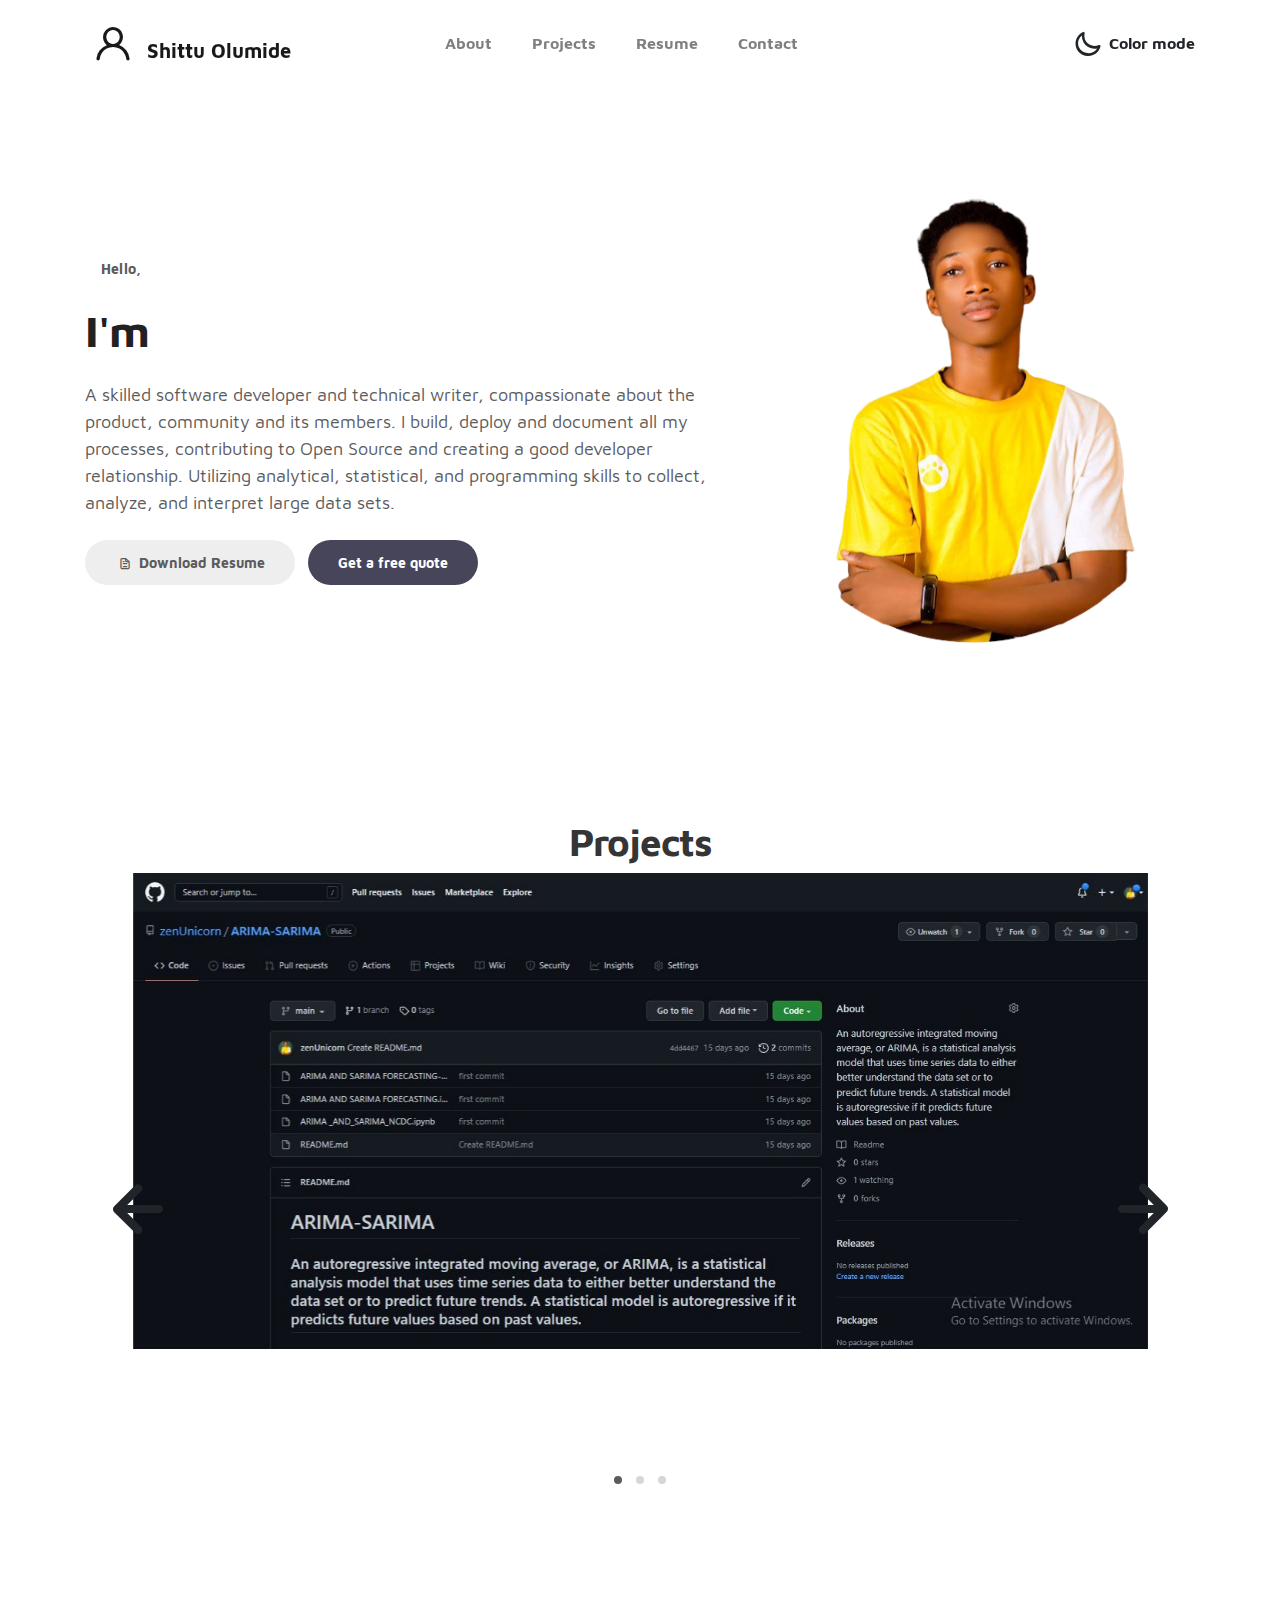
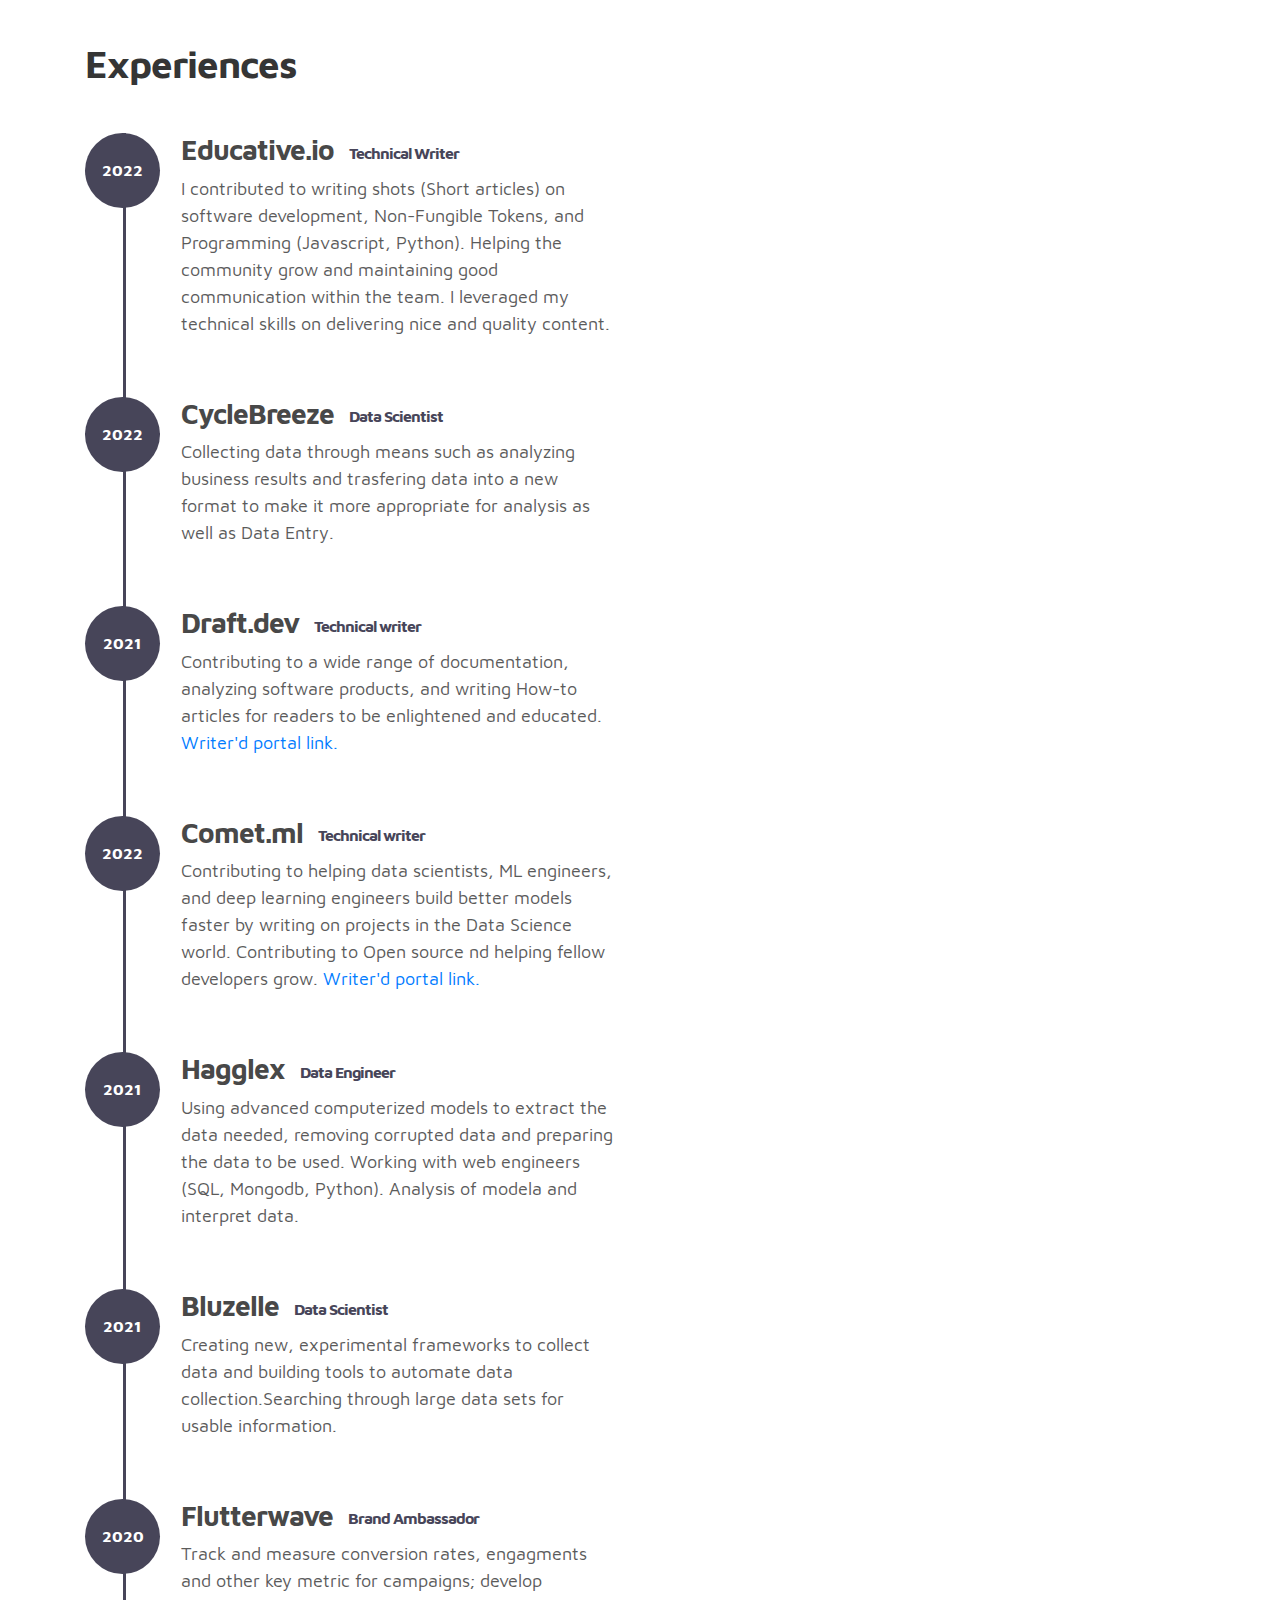
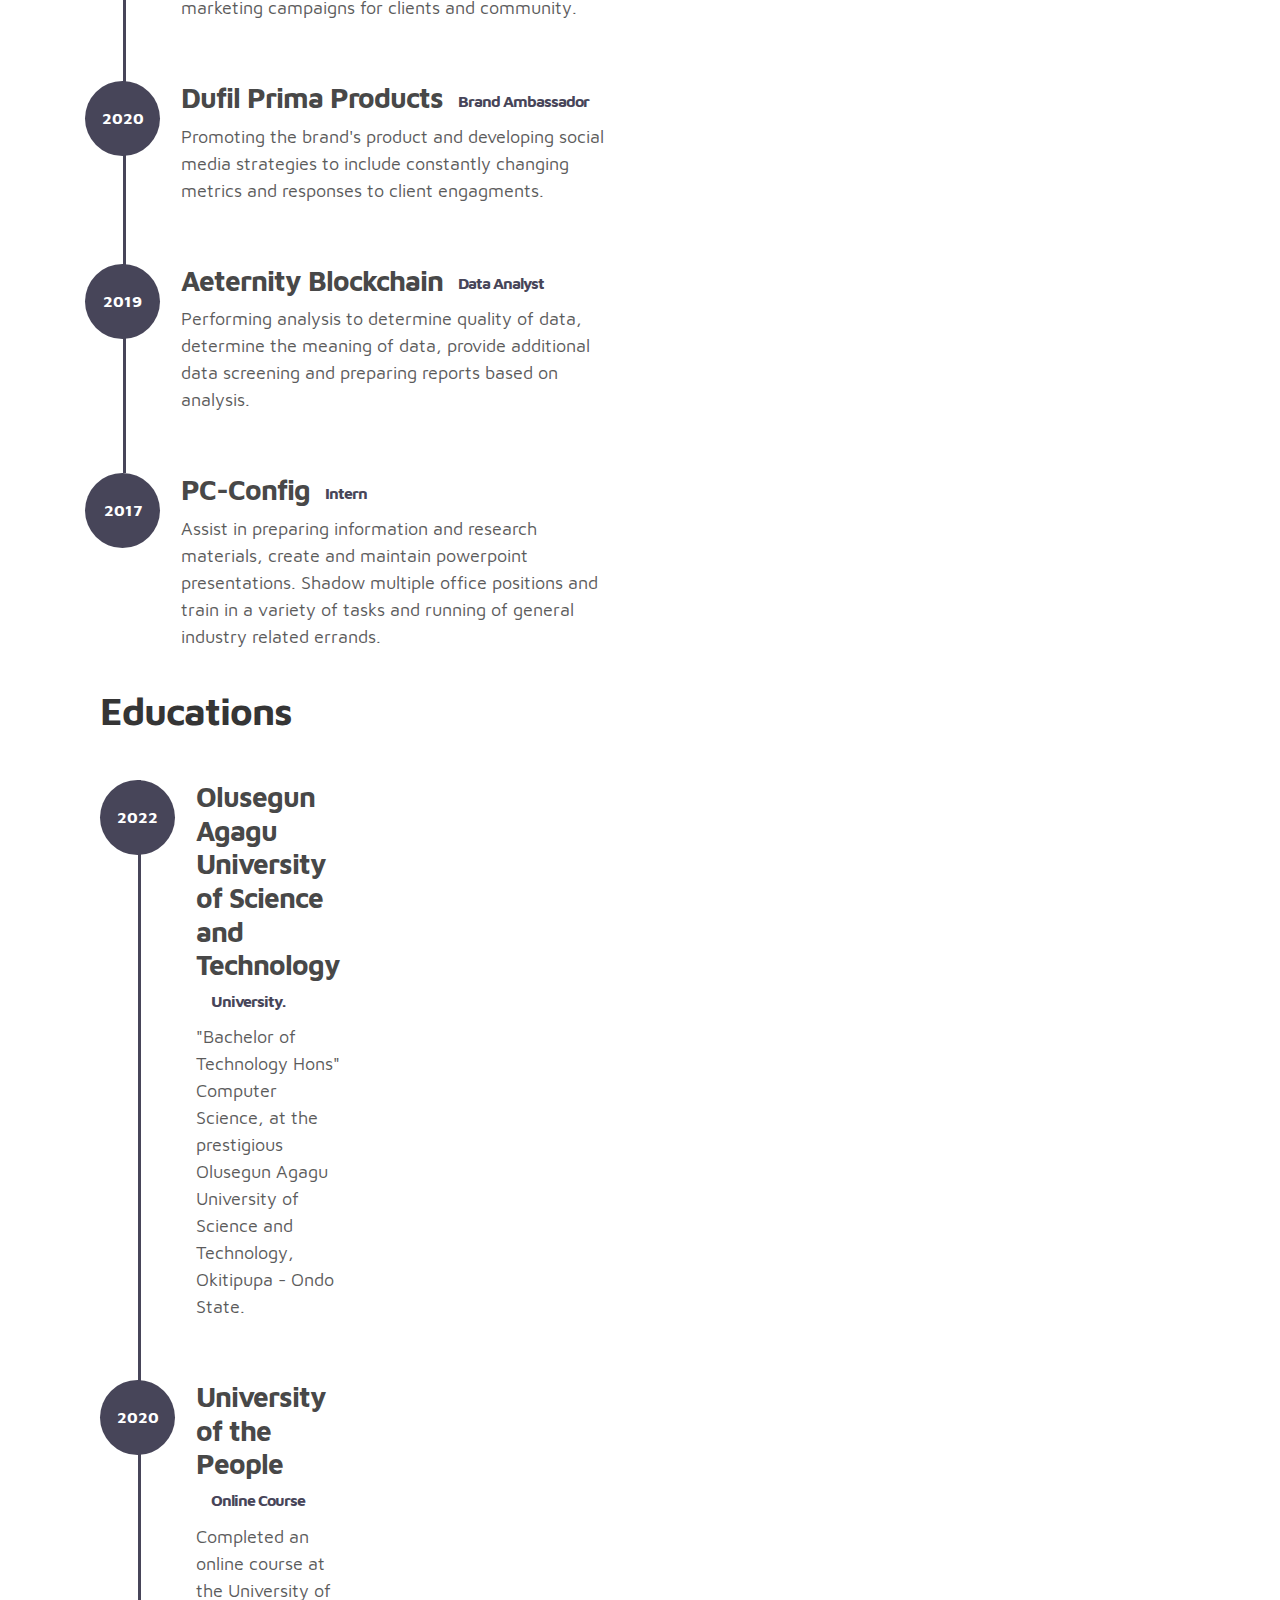
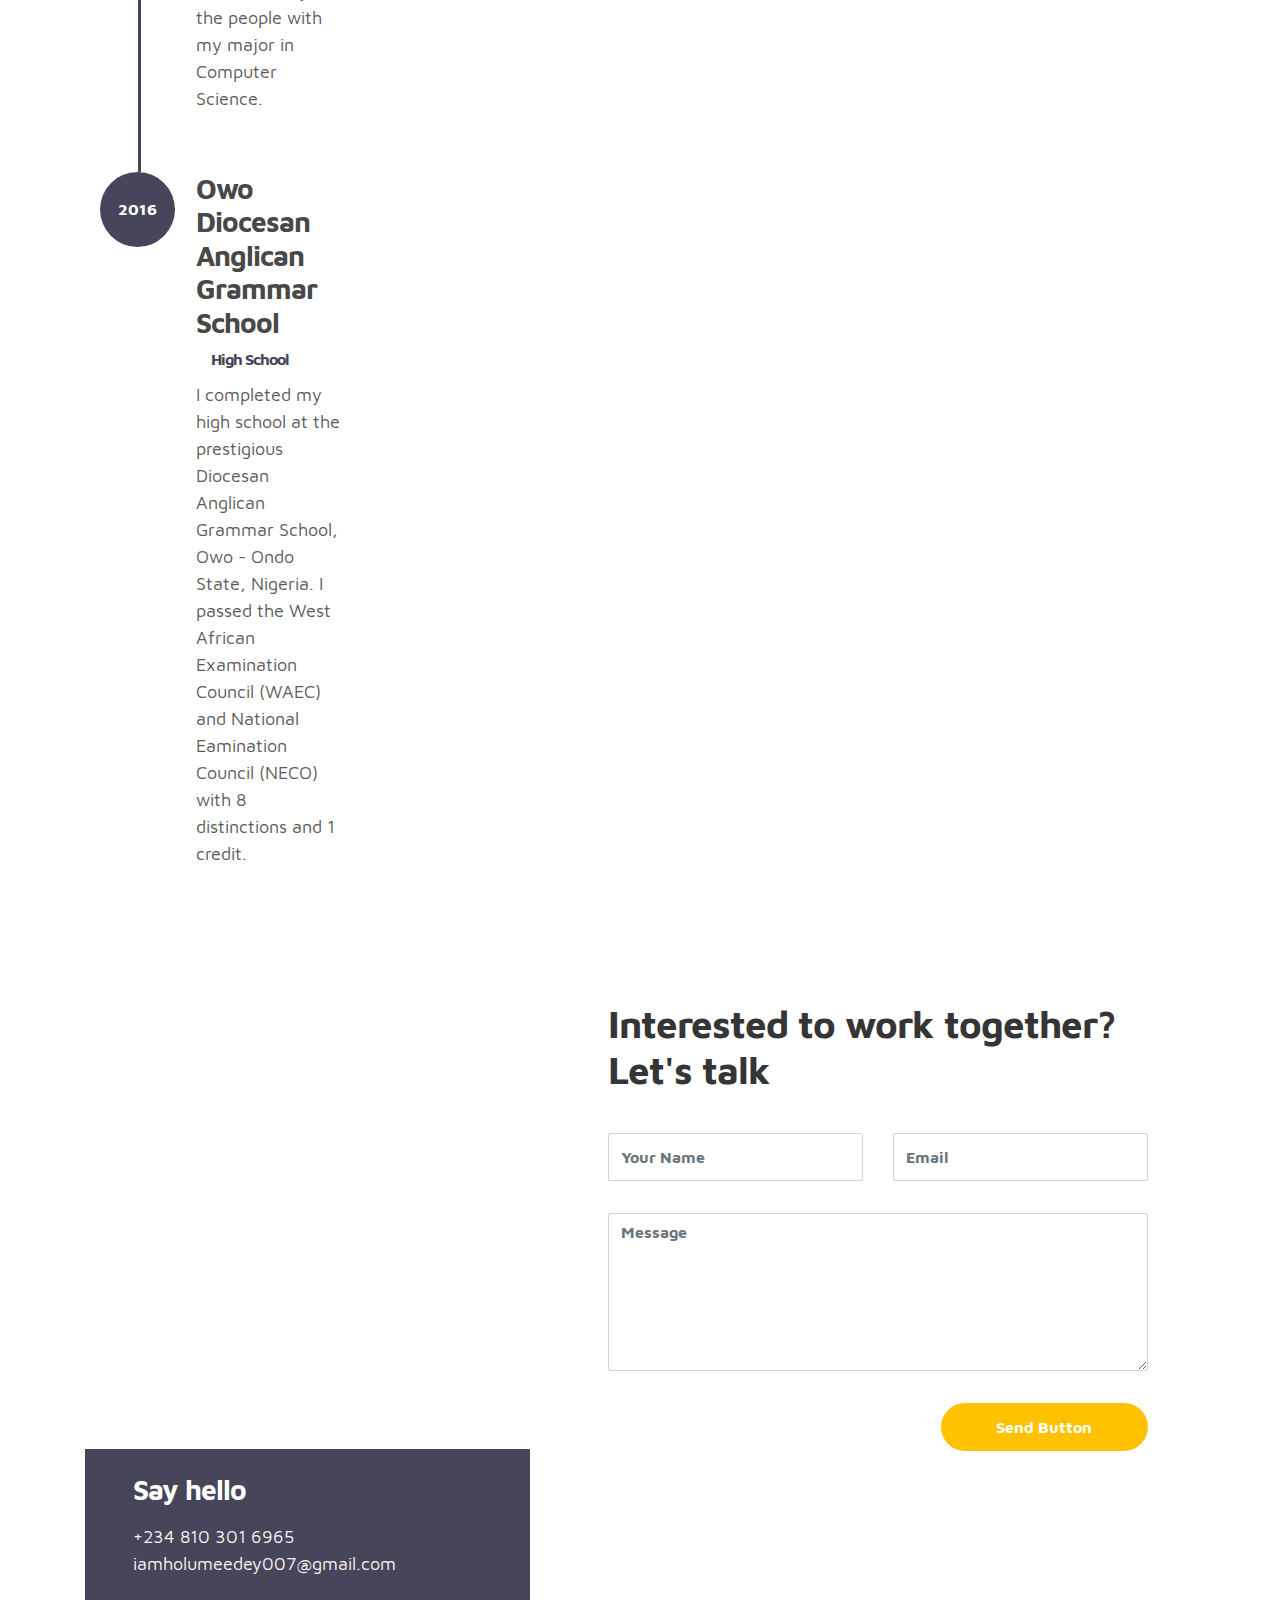
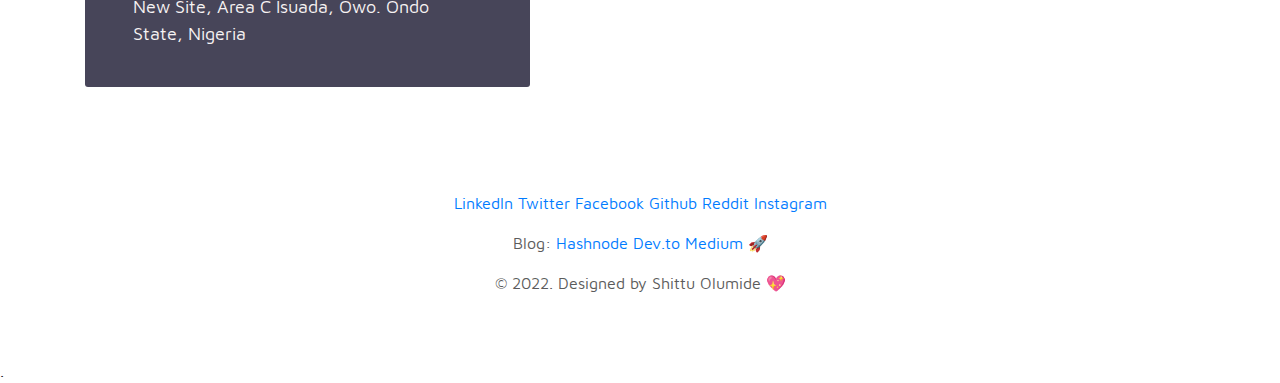
==== commit 6ce08a81: "experience update" ====
--- a/index.html
+++ b/index.html
@@ -119,12 +119,39 @@
             <div class="row">
                 <div class="col-lg-6 col-12">
                     <h2 class="mb-4">Experiences</h2>
+                    
+                    <div class="timeline">
+                        <div class="timeline-wrapper">
+                            <div class="timeline-yr"><span>2022</span></div>
+                            <div class="timeline-info">
+                                <h3><span>Educative.io</span><small>Technical Writer</small></h3>
+                                <p>I contributed to writing shots (Short articles) on software development, Non-Fungible Tokens, and Programming (Javascript, Python). Helping the community grow and maintaining good communication within the team. I leveraged my technical skills on delivering nice and quality content.</p>
+                            </div>
+                        </div>
                     <div class="timeline">
                         <div class="timeline-wrapper">
                             <div class="timeline-yr"><span>2022</span></div>
                             <div class="timeline-info">
                                 <h3><span>CycleBreeze</span><small>Data Scientist</small></h3>
                                 <p>Collecting data through means such as analyzing business results and trasfering data into a new format to make it more appropriate for analysis as well as Data Entry.</p>
+                            </div>
+                        </div>
+                        <div class="timeline-wrapper">
+                            <div class="timeline-yr"><span>2021</span></div>
+                            <div class="timeline-info">
+                                <h3><span>Draft.dev</span><small>Technical writer</small></h3>
+                                <p>Contributing to a wide range of documentation, analyzing software products, and writing How-to articles for readers to be enlightened and educated.
+                                    <a href="https://portal.draft.dev/writers/rec5yXrzrnTeLor8X">Writer'd portal link.</a>
+                                </p>
+                            </div>
+                        </div>
+                        <div class="timeline-wrapper">
+                            <div class="timeline-yr"><span>2022</span></div>
+                            <div class="timeline-info">
+                                <h3><span>Comet.ml</span><small>Technical writer</small></h3>
+                                <p>Contributing to helping data scientists, ML engineers, and deep learning engineers build better models faster by writing on projects in the Data Science world. Contributing to Open source nd helping fellow developers grow.
+                                    <a href="https://portal.draft.dev/writers/rec5yXrzrnTeLor8X">Writer'd portal link.</a>
+                                </p>
                             </div>
                         </div>
                         <div class="timeline-wrapper">
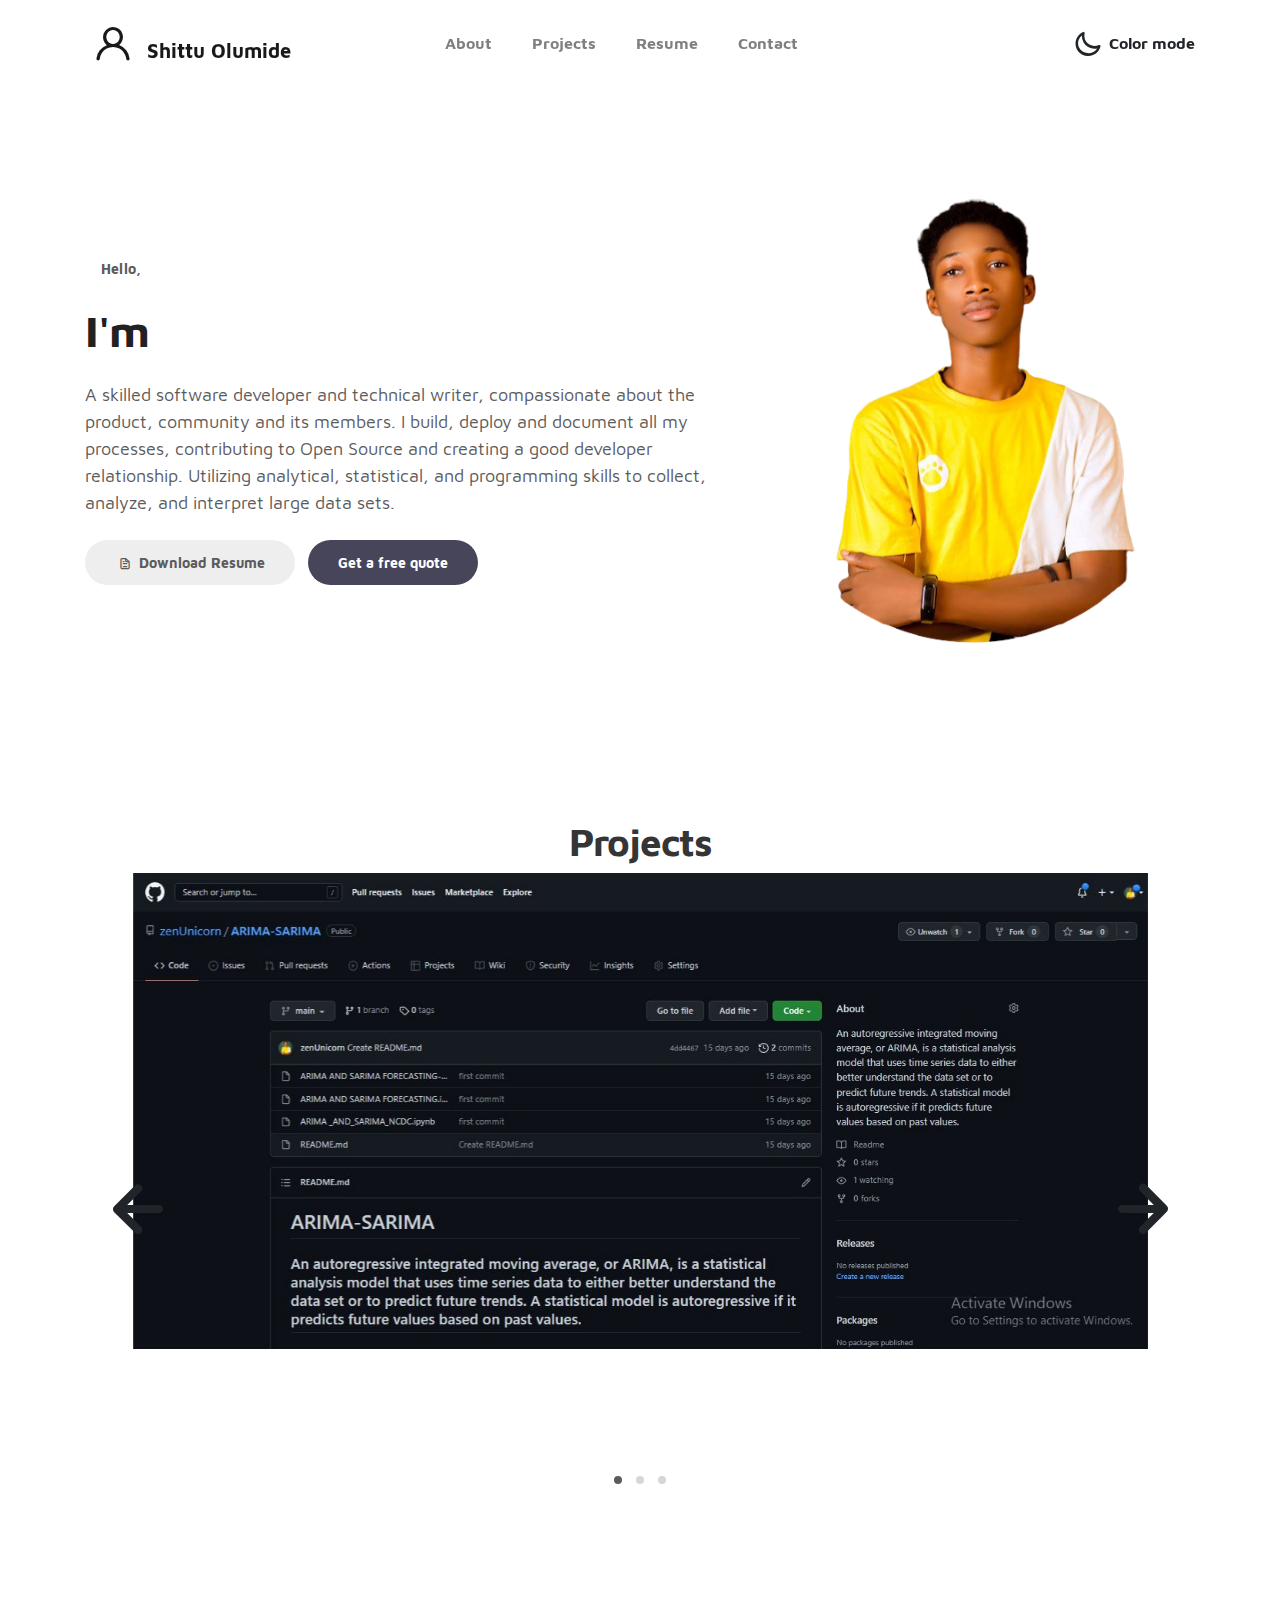
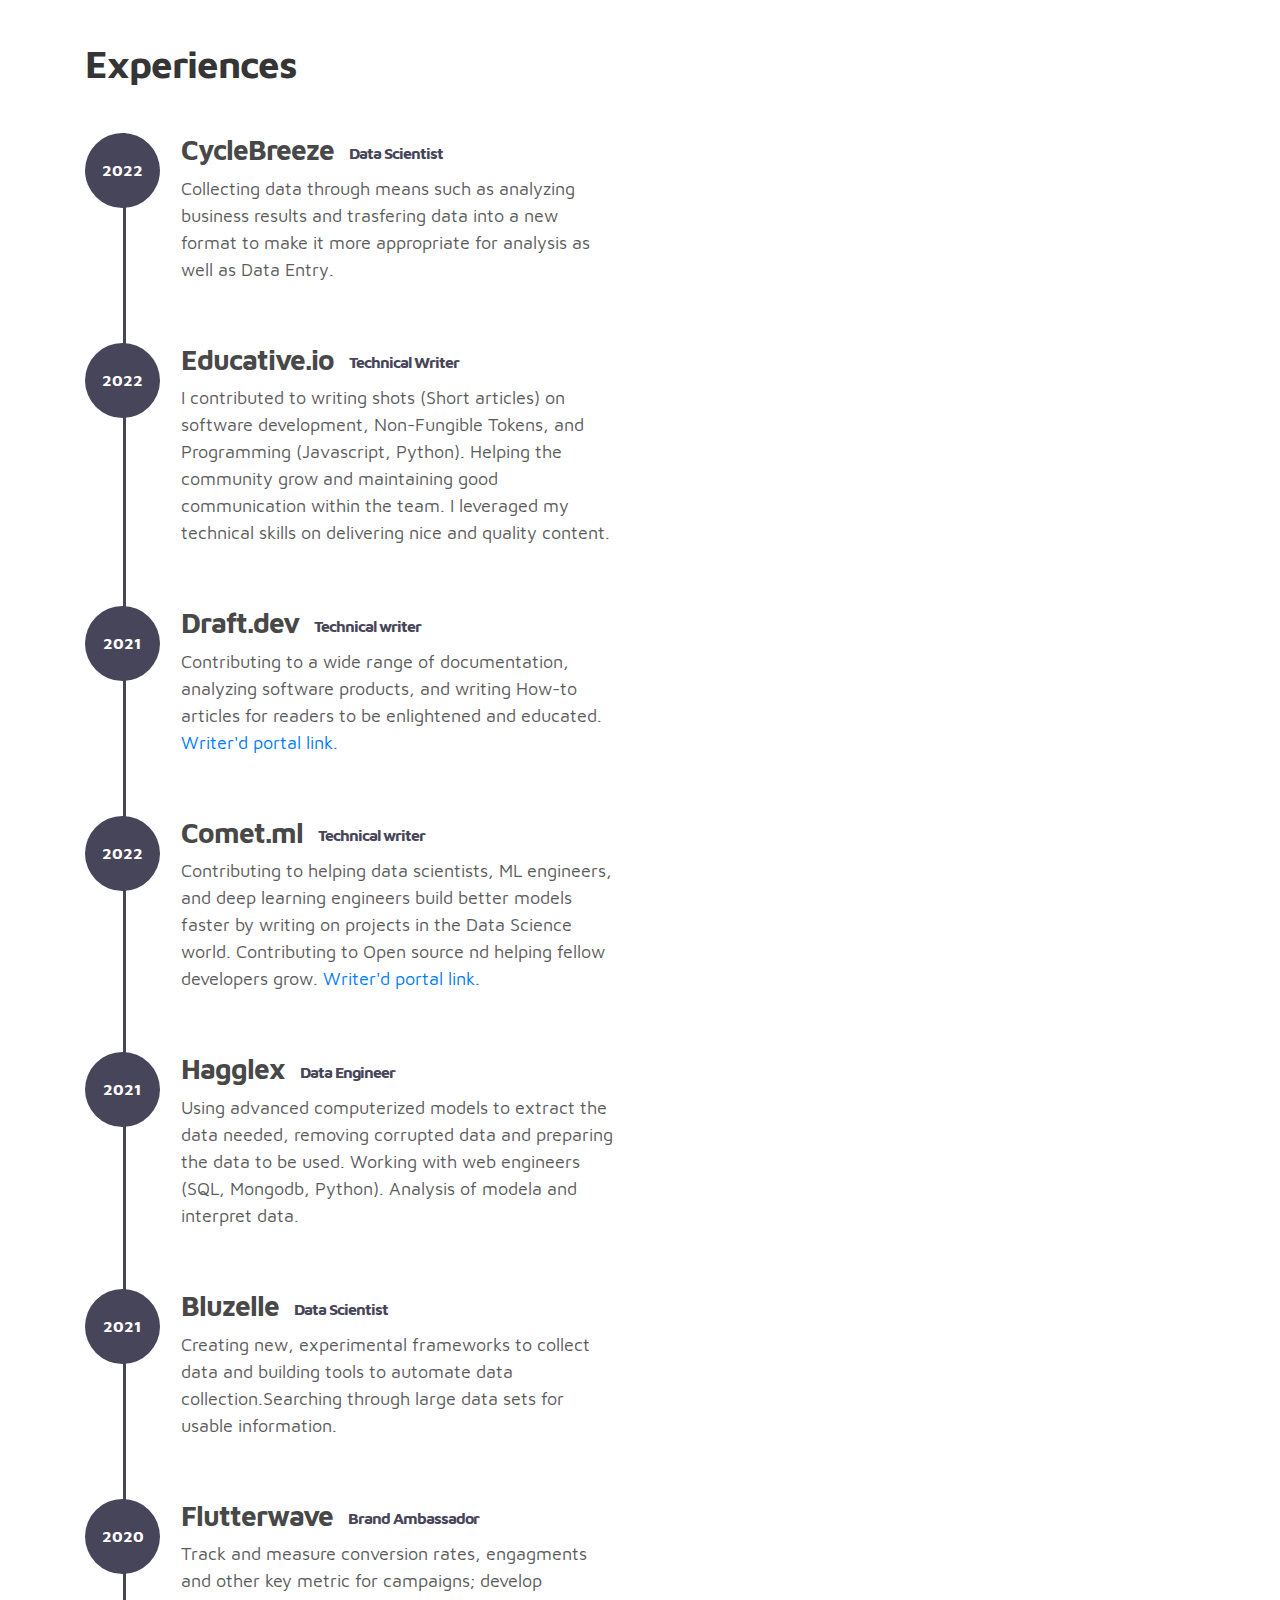
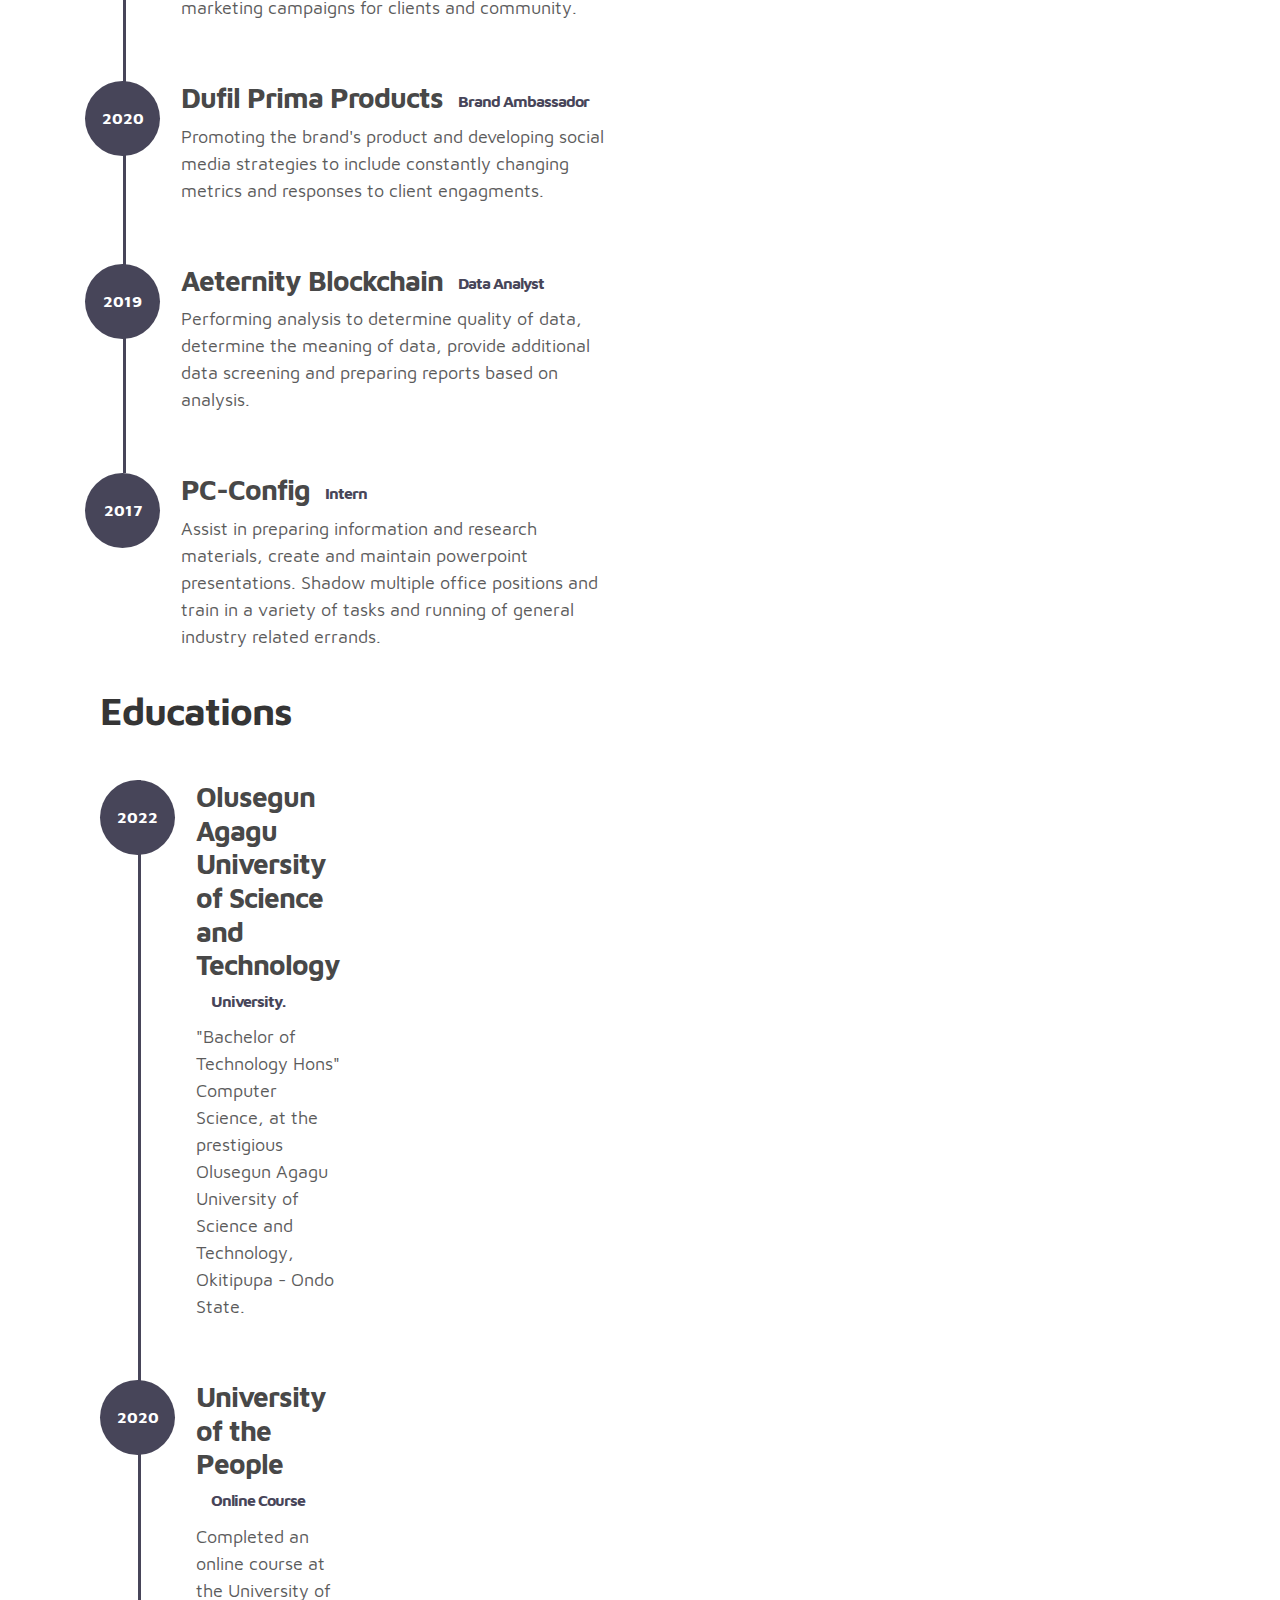
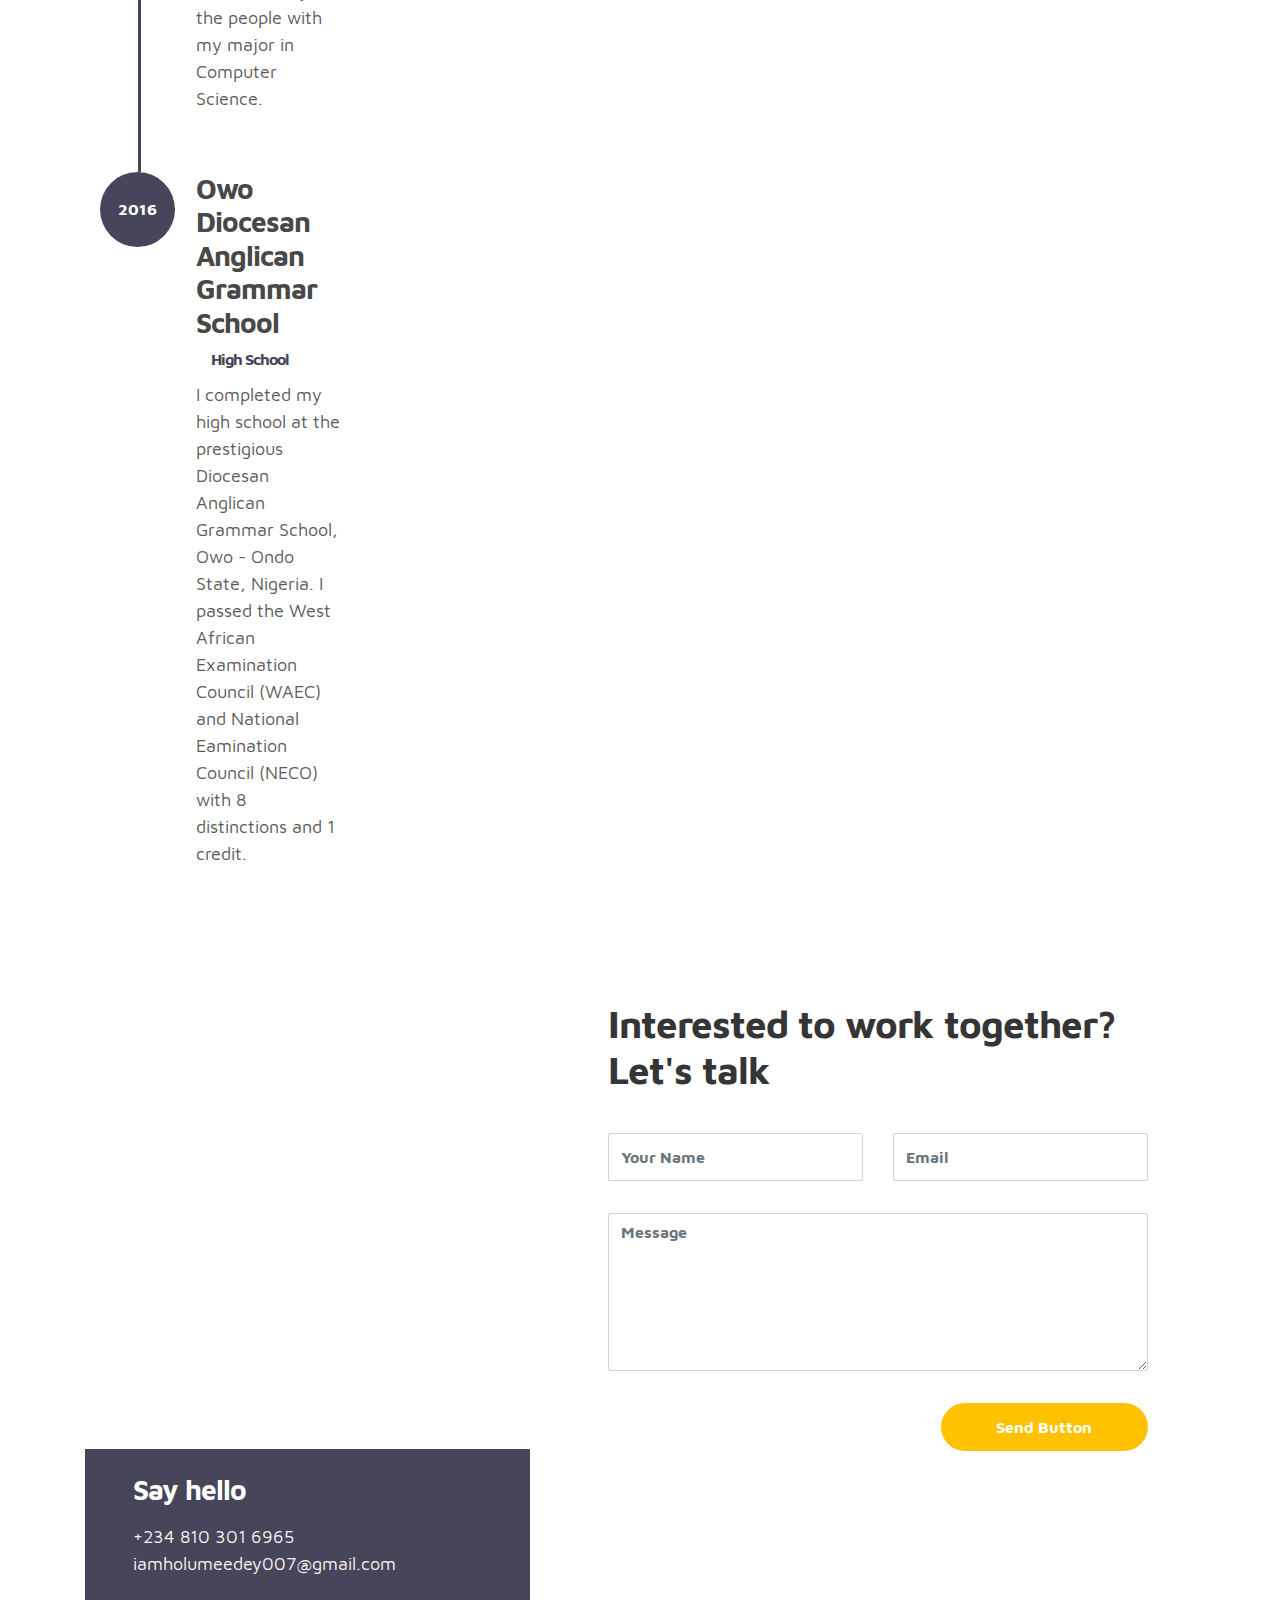
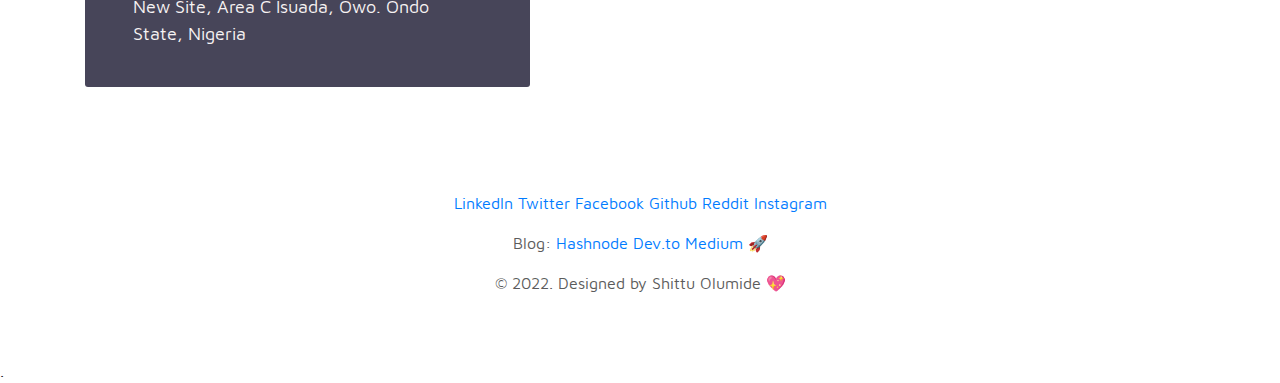
==== commit cb0694f5: "Update index.html" ====
--- a/index.html
+++ b/index.html
@@ -73,7 +73,7 @@
                 <div class="col-lg-7 col-md-12 col-12 d-flex align-items-center">
                     <div class="about-text"><small class="small-text">Hello, <span class="mobile-block"></span></small>
                         <h1 class="animated animated-text"><span class="mr-2">I'm</span>
-                            <div class="animated-info"><span class="animated-item">Shittu Olumide</span> <span class="animated-item">Data Scientist</span> <span class="animated-item">Technical Writer</span></div>
+                            <div class="animated-info"><span class="animated-item">Shittu Olumide</span> <span class="animated-item">Data Scientist</span> <span class="animated-item">Technical Writer</span> </div> <br>
                         </h1>
                         <p>A skilled software developer and technical writer, compassionate about the product, community and its members. I build, deploy and document all my processes, contributing to Open Source and creating a good developer relationship. Utilizing analytical, statistical, and programming skills to collect, analyze, and interpret large data sets.</p>
                         <div class="custom-btn-group mt-4">
@@ -119,21 +119,20 @@
             <div class="row">
                 <div class="col-lg-6 col-12">
                     <h2 class="mb-4">Experiences</h2>
-                    
                     <div class="timeline">
+                        <div class="timeline-wrapper">
+                            <div class="timeline-yr"><span>2022</span></div>
+                            <div class="timeline-info">
+                                <h3><span>CycleBreeze</span><small>Data Scientist</small></h3>
+                                <p>Collecting data through means such as analyzing business results and trasfering data into a new format to make it more appropriate for analysis as well as Data Entry.</p>
+                            </div>
+                        </div>
+                        <div class="timeline">
                         <div class="timeline-wrapper">
                             <div class="timeline-yr"><span>2022</span></div>
                             <div class="timeline-info">
                                 <h3><span>Educative.io</span><small>Technical Writer</small></h3>
                                 <p>I contributed to writing shots (Short articles) on software development, Non-Fungible Tokens, and Programming (Javascript, Python). Helping the community grow and maintaining good communication within the team. I leveraged my technical skills on delivering nice and quality content.</p>
-                            </div>
-                        </div>
-                    <div class="timeline">
-                        <div class="timeline-wrapper">
-                            <div class="timeline-yr"><span>2022</span></div>
-                            <div class="timeline-info">
-                                <h3><span>CycleBreeze</span><small>Data Scientist</small></h3>
-                                <p>Collecting data through means such as analyzing business results and trasfering data into a new format to make it more appropriate for analysis as well as Data Entry.</p>
                             </div>
                         </div>
                         <div class="timeline-wrapper">
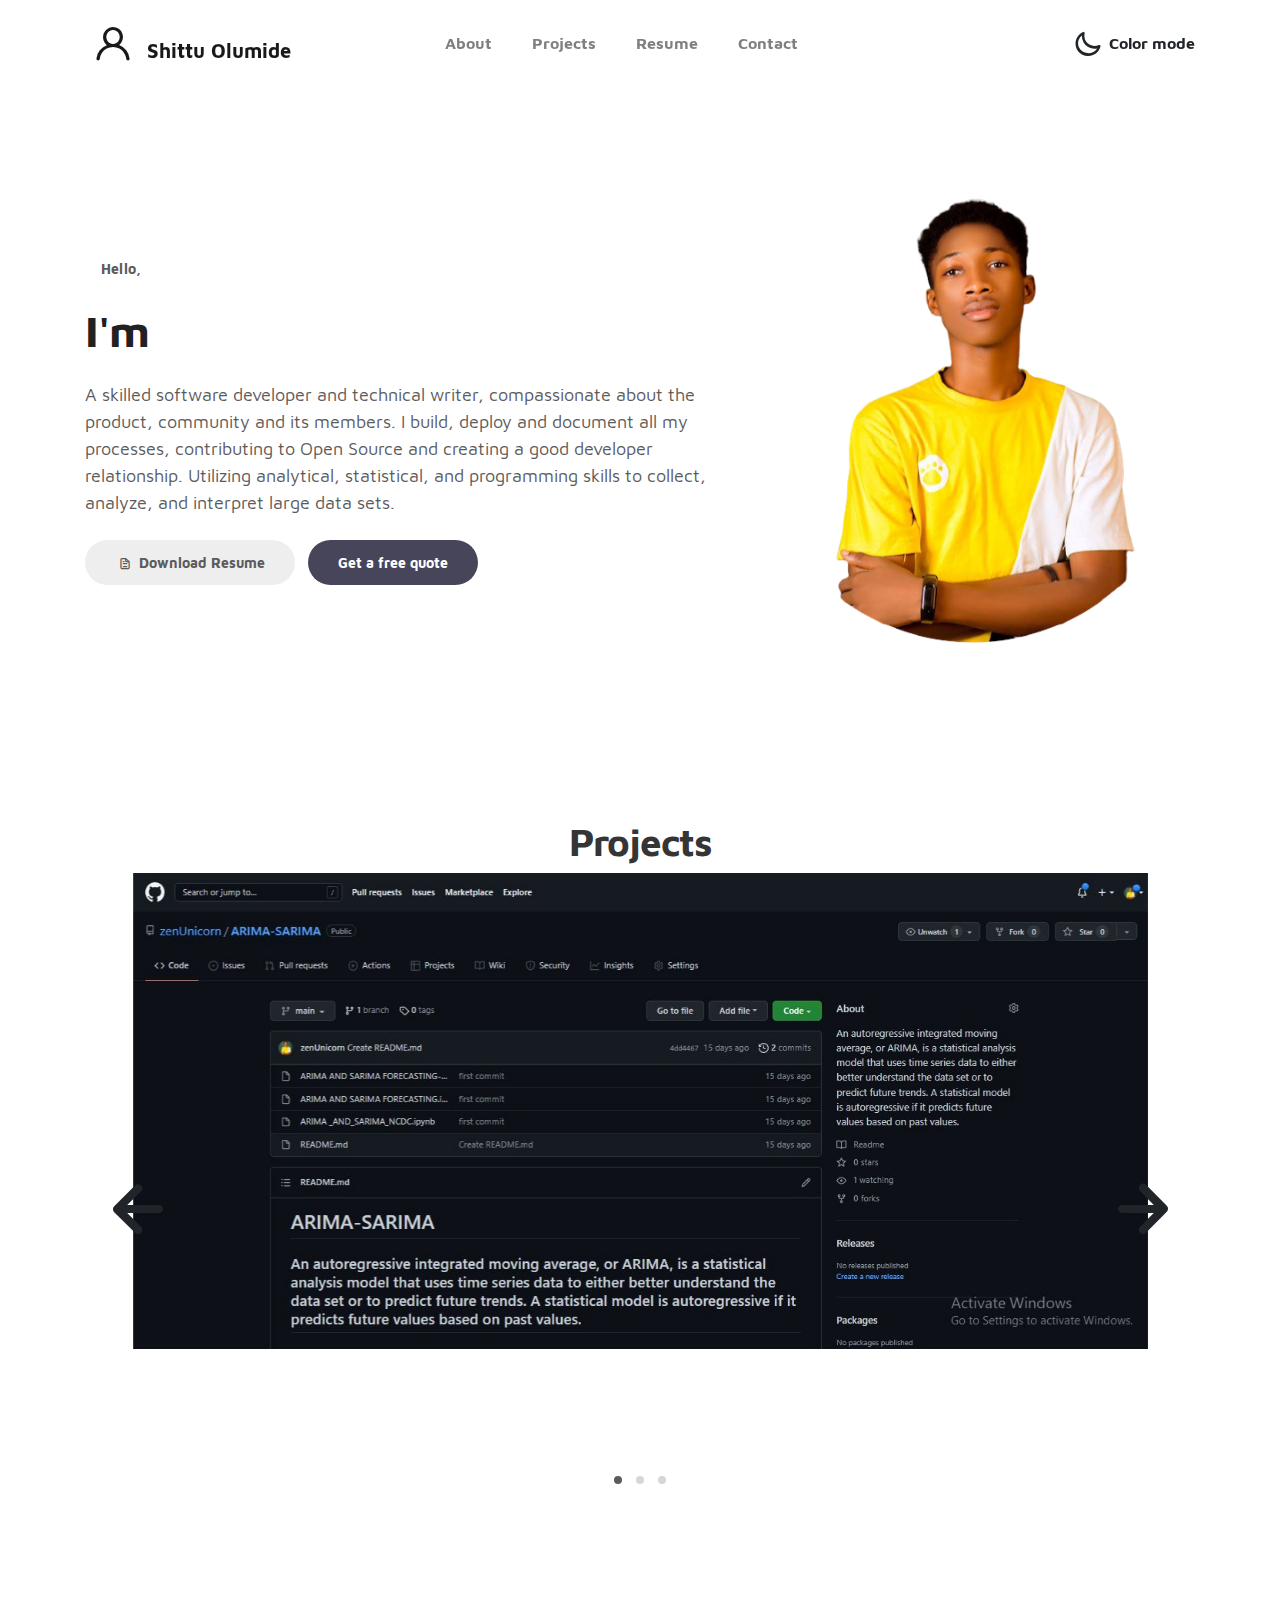
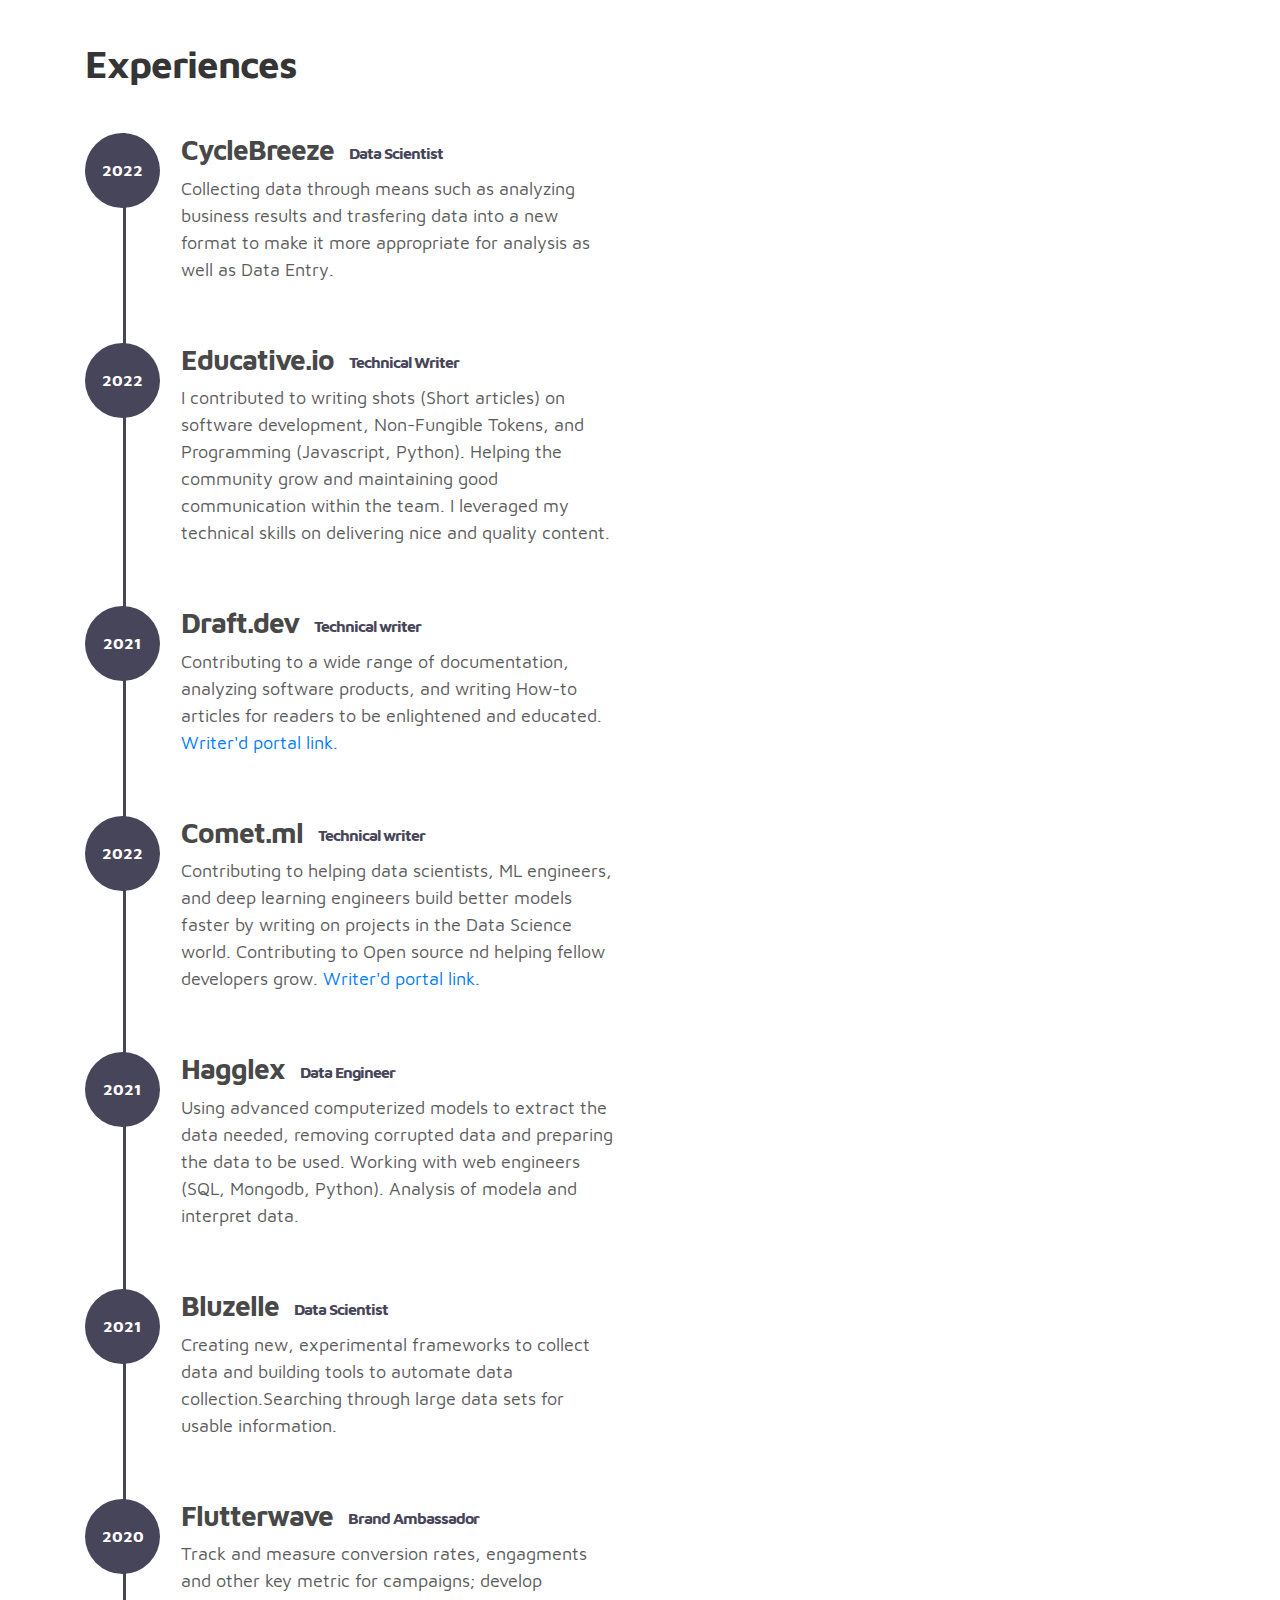
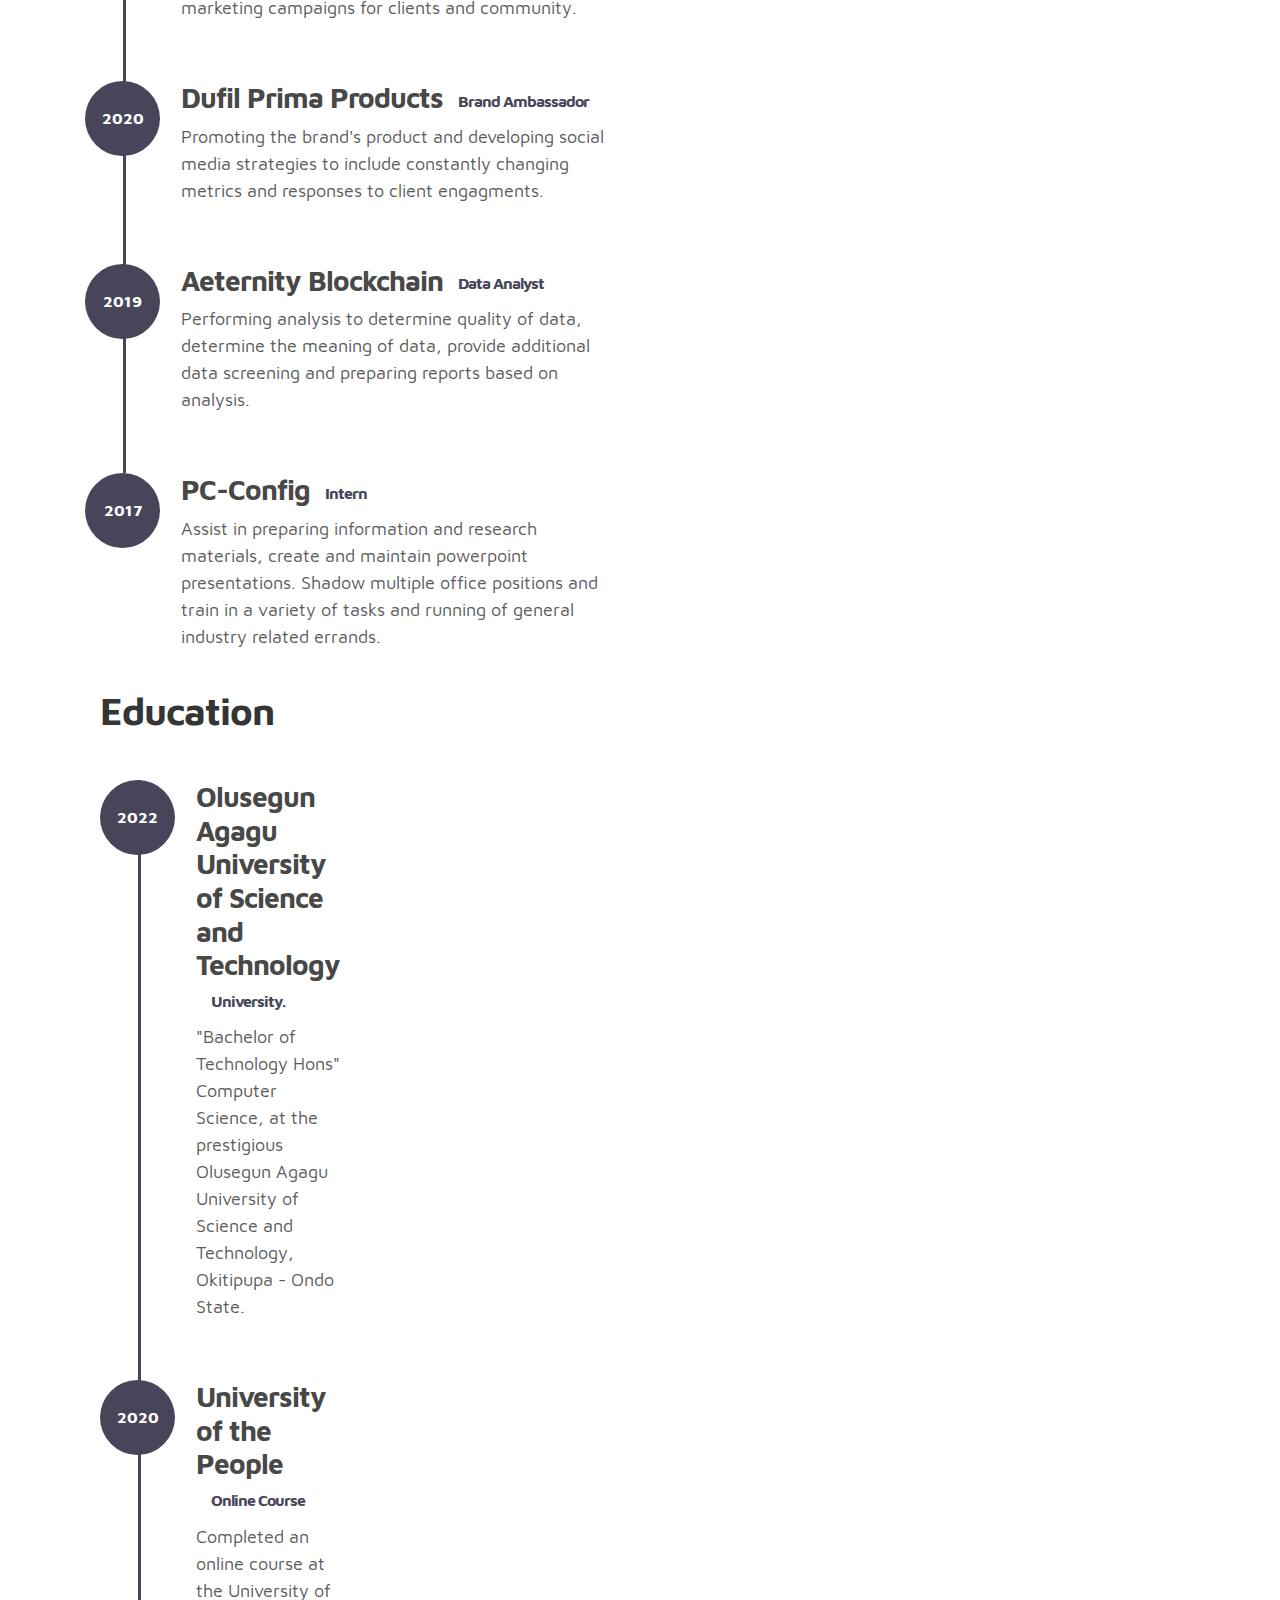
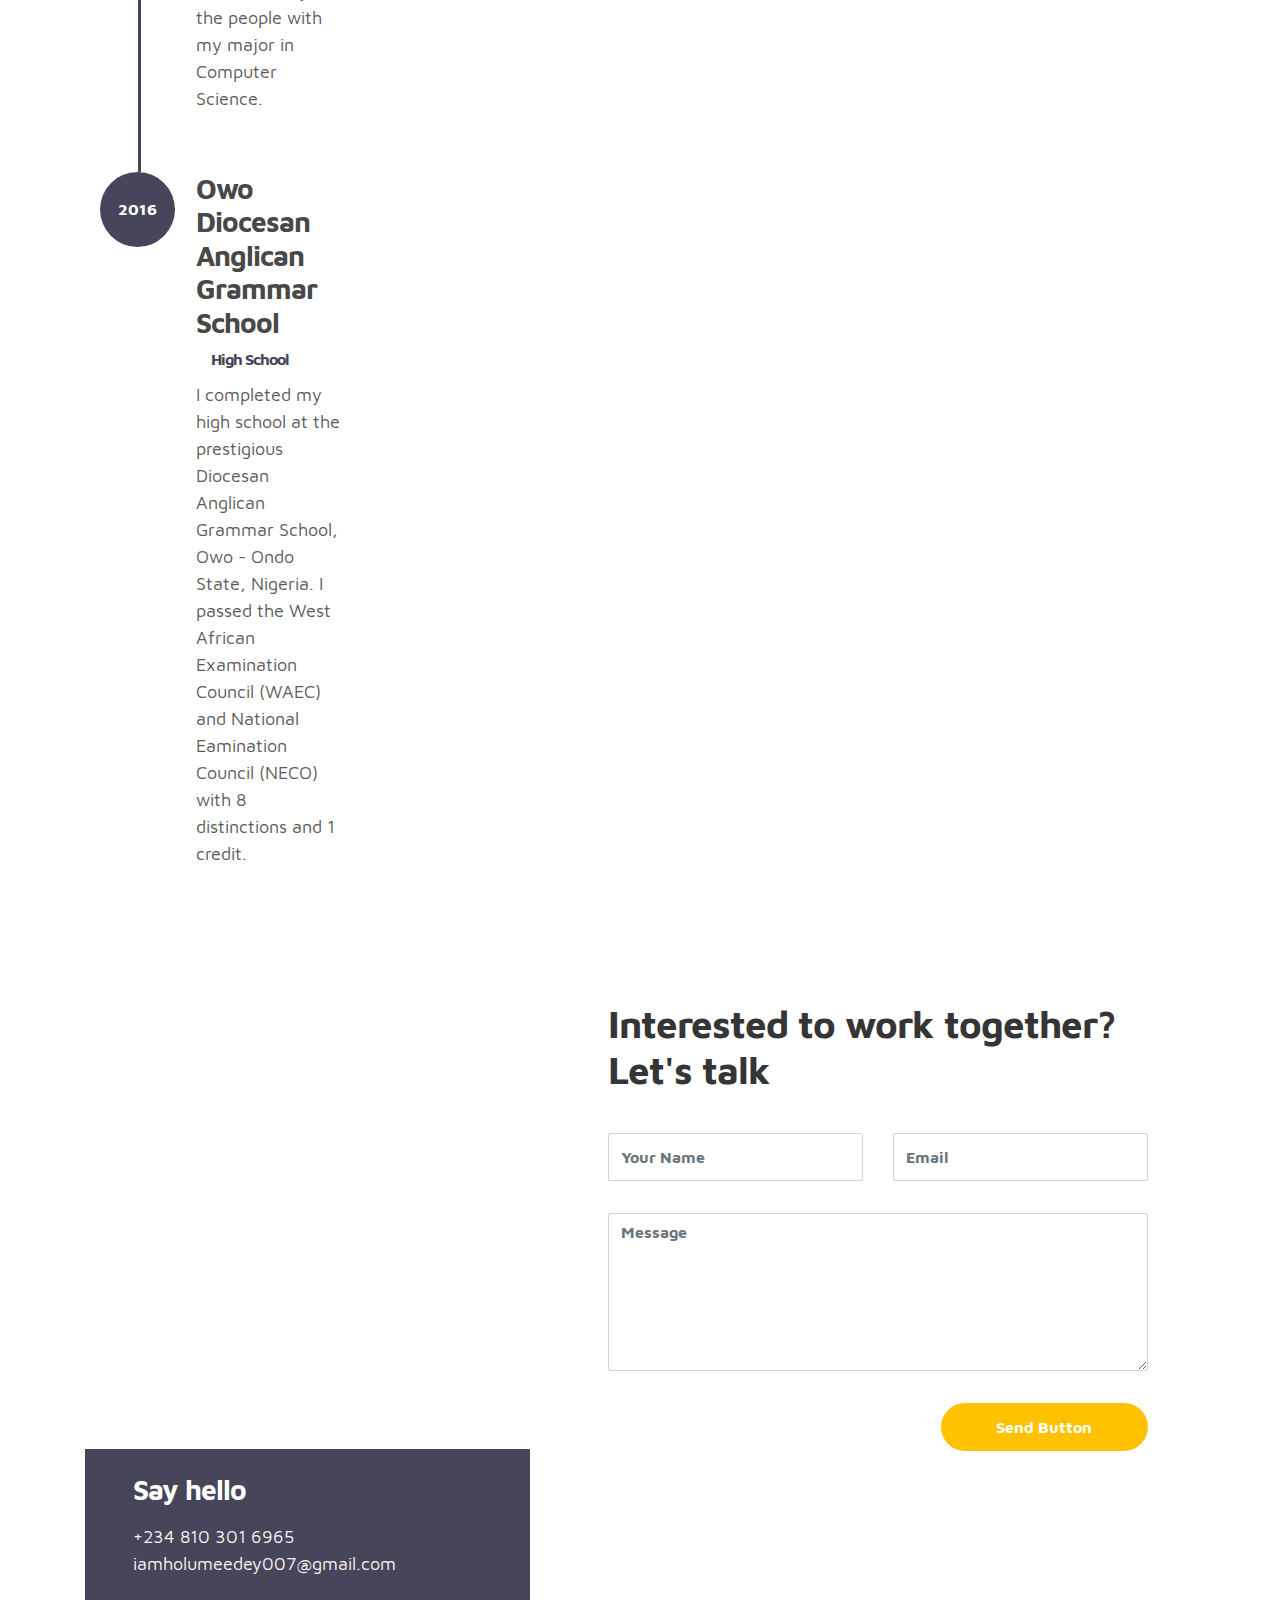
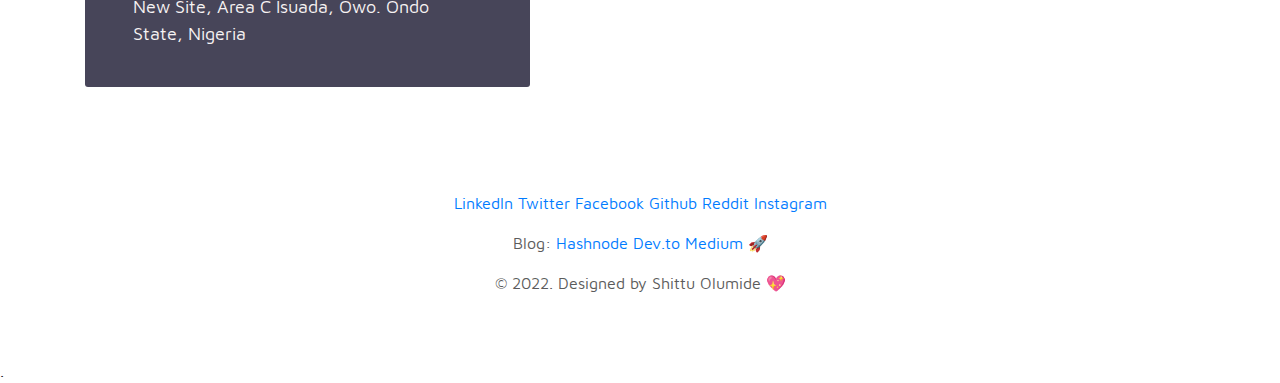
==== commit cab9e224: "Update index.html" ====
--- a/index.html
+++ b/index.html
@@ -73,7 +73,7 @@
                 <div class="col-lg-7 col-md-12 col-12 d-flex align-items-center">
                     <div class="about-text"><small class="small-text">Hello, <span class="mobile-block"></span></small>
                         <h1 class="animated animated-text"><span class="mr-2">I'm</span>
-                            <div class="animated-info"><span class="animated-item">Shittu Olumide</span> <span class="animated-item">Data Scientist</span> <span class="animated-item">Technical Writer</span> </div> <br>
+                            <div class="animated-info"><span class="animated-item">Shittu Olumide</span> <span class="animated-item">Data Scientist</span> <span class="animated-item">Technical writer</span></div> <br>
                         </h1>
                         <p>A skilled software developer and technical writer, compassionate about the product, community and its members. I build, deploy and document all my processes, contributing to Open Source and creating a good developer relationship. Utilizing analytical, statistical, and programming skills to collect, analyze, and interpret large data sets.</p>
                         <div class="custom-btn-group mt-4">
@@ -199,7 +199,7 @@
                     </div>
                 </div>
                 <div class="col-lg-6 col-12">
-                    <h2 class="mb-4 mobile-mt-2">Educations</h2>
+                    <h2 class="mb-4">Education</h2>
                     <div class="timeline">
                         <div class="timeline-wrapper">
                             <div class="timeline-yr"><span>2022</span></div>
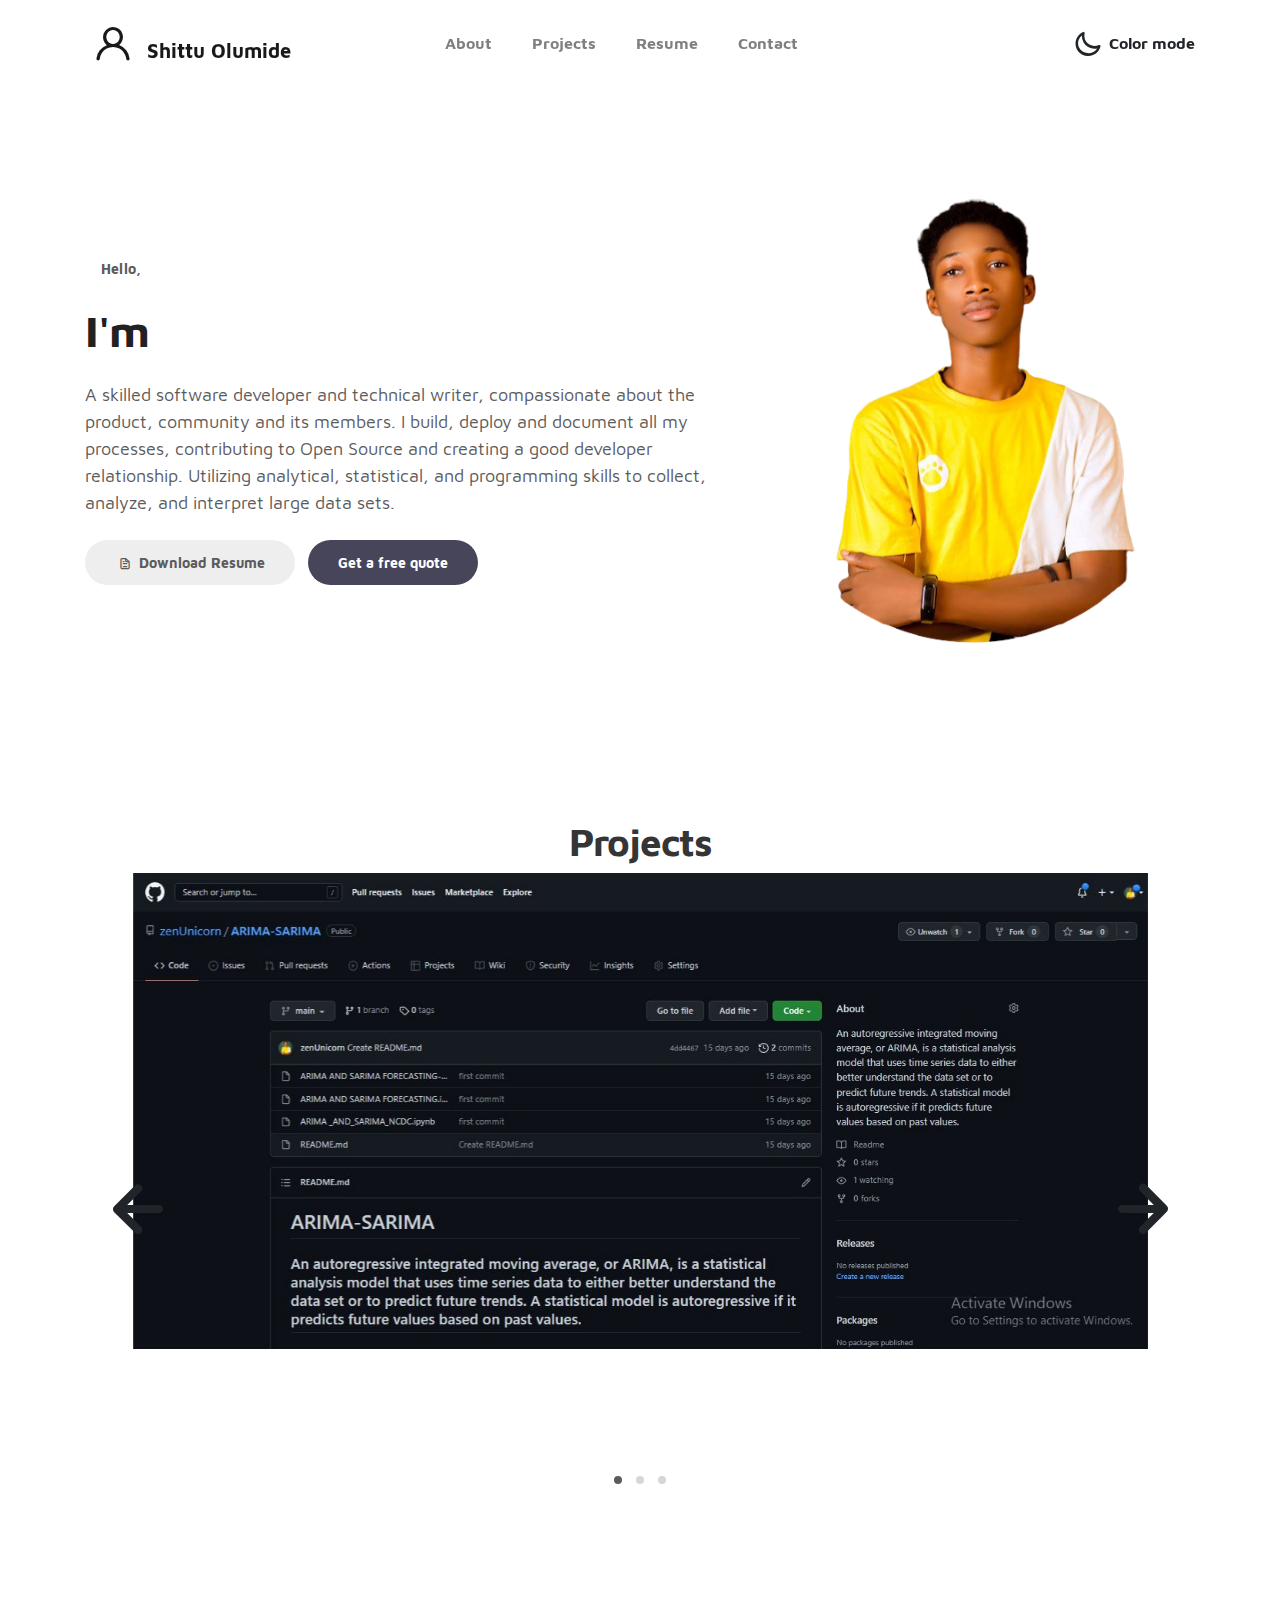
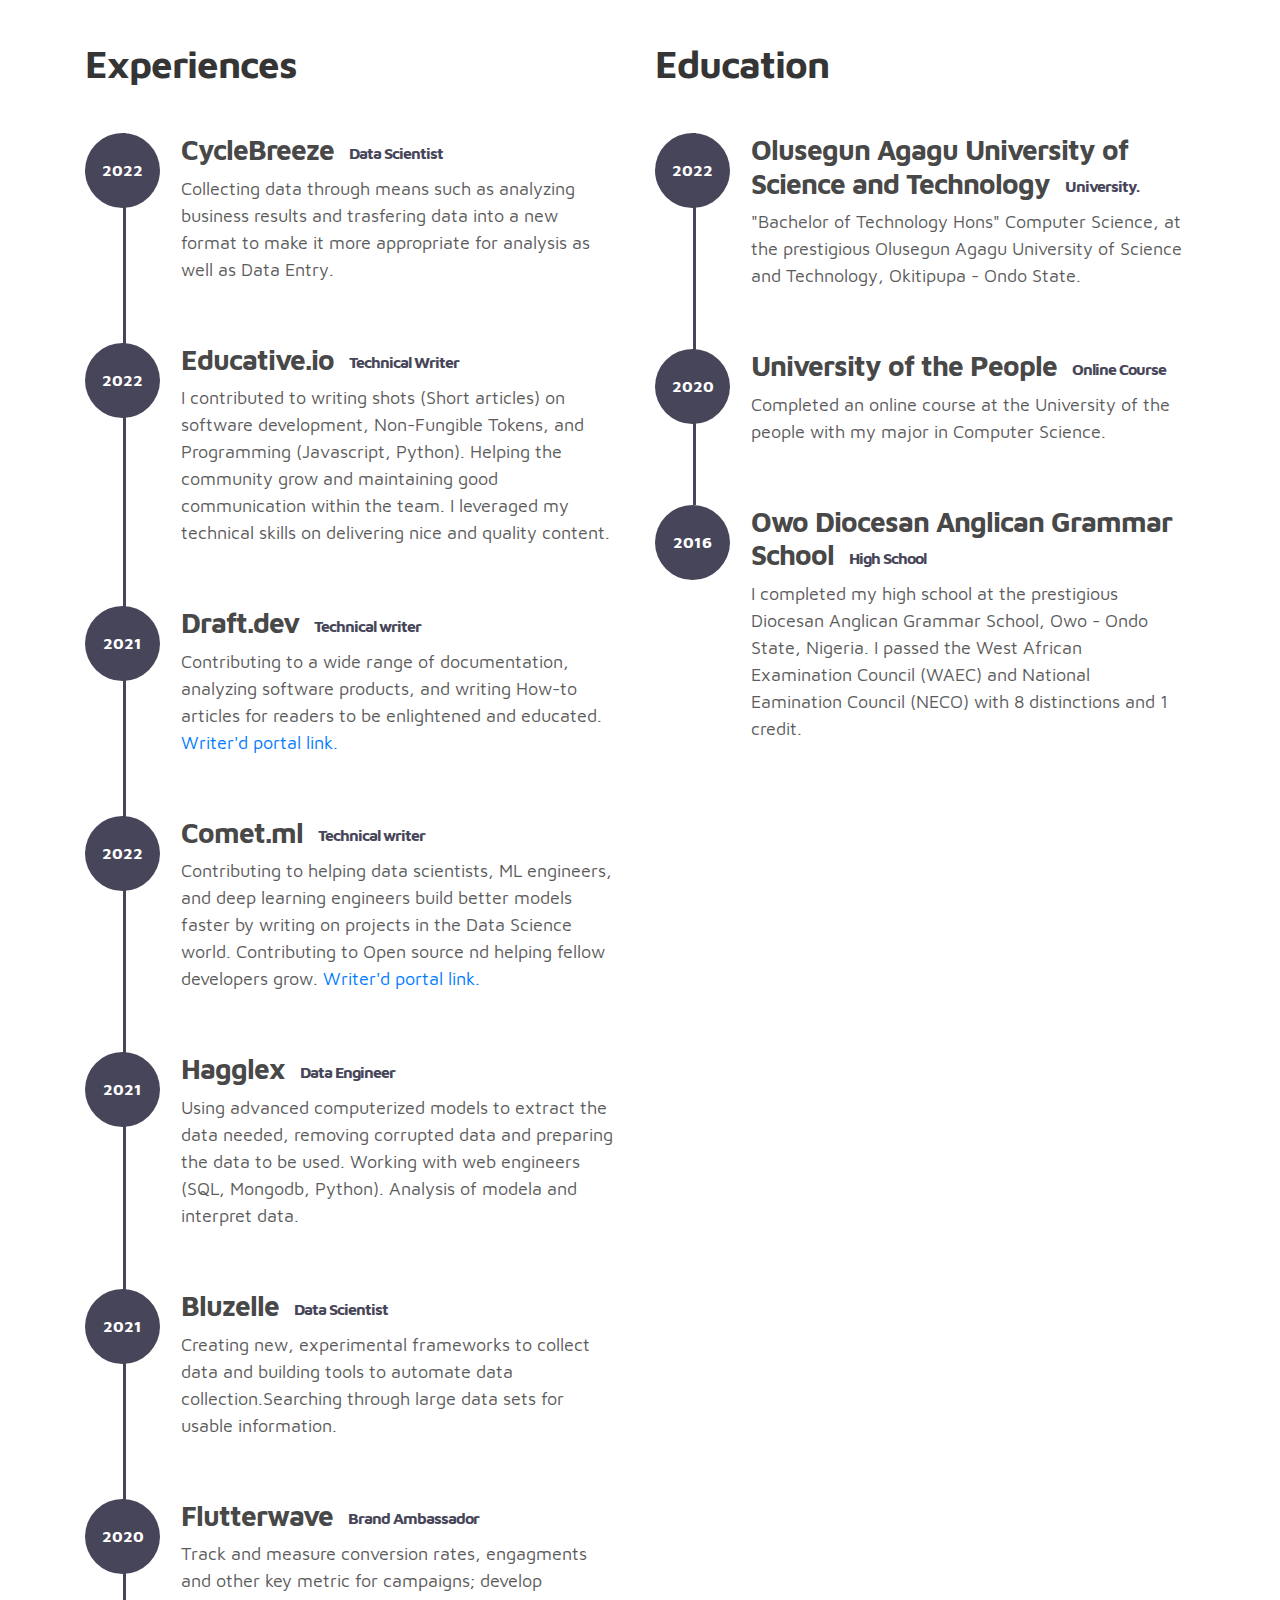
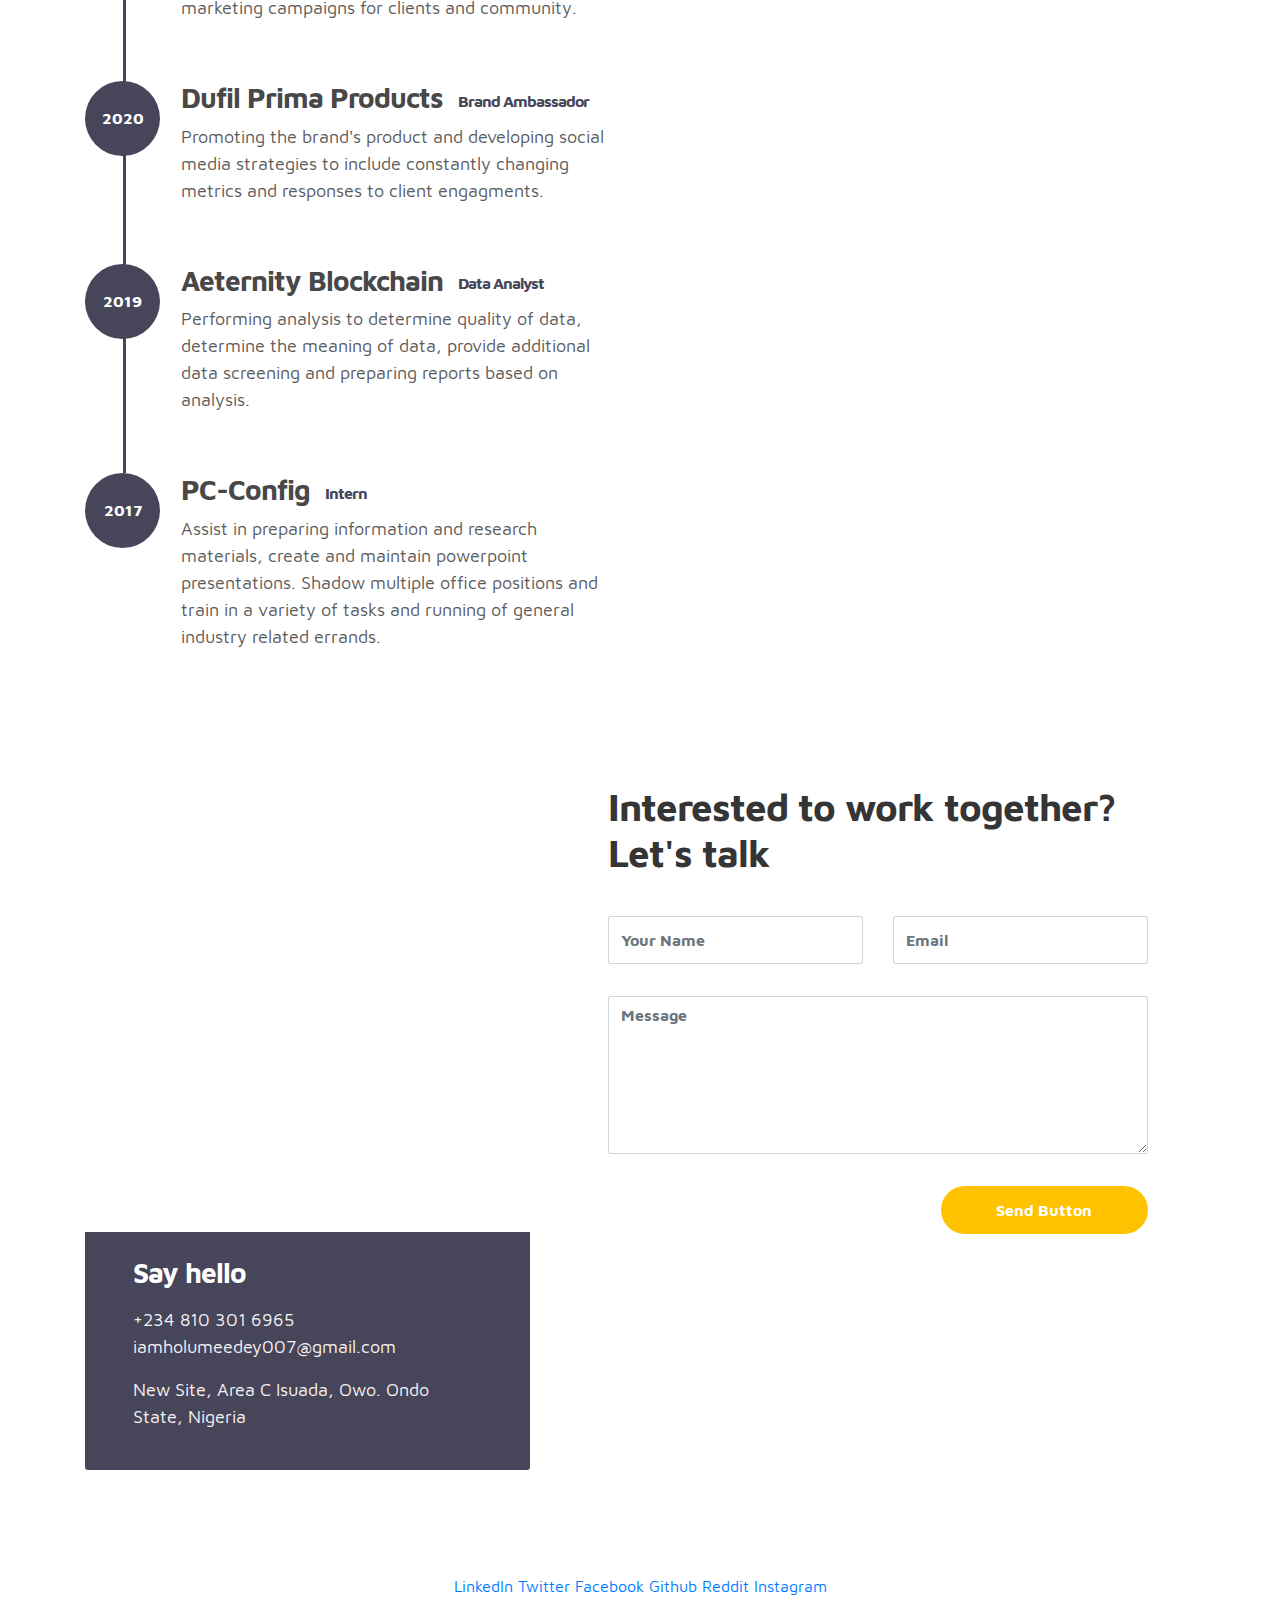
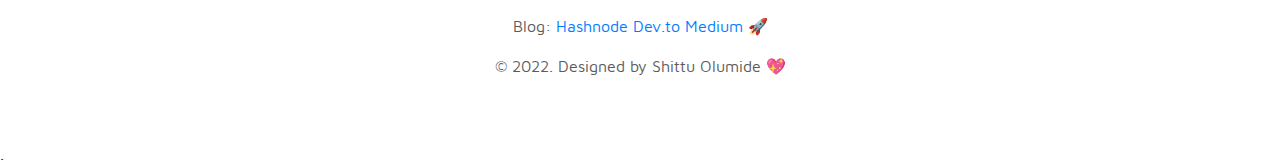
==== commit d565f3fb: "Update index.html" ====
--- a/index.html
+++ b/index.html
@@ -127,7 +127,6 @@
                                 <p>Collecting data through means such as analyzing business results and trasfering data into a new format to make it more appropriate for analysis as well as Data Entry.</p>
                             </div>
                         </div>
-                        <div class="timeline">
                         <div class="timeline-wrapper">
                             <div class="timeline-yr"><span>2022</span></div>
                             <div class="timeline-info">
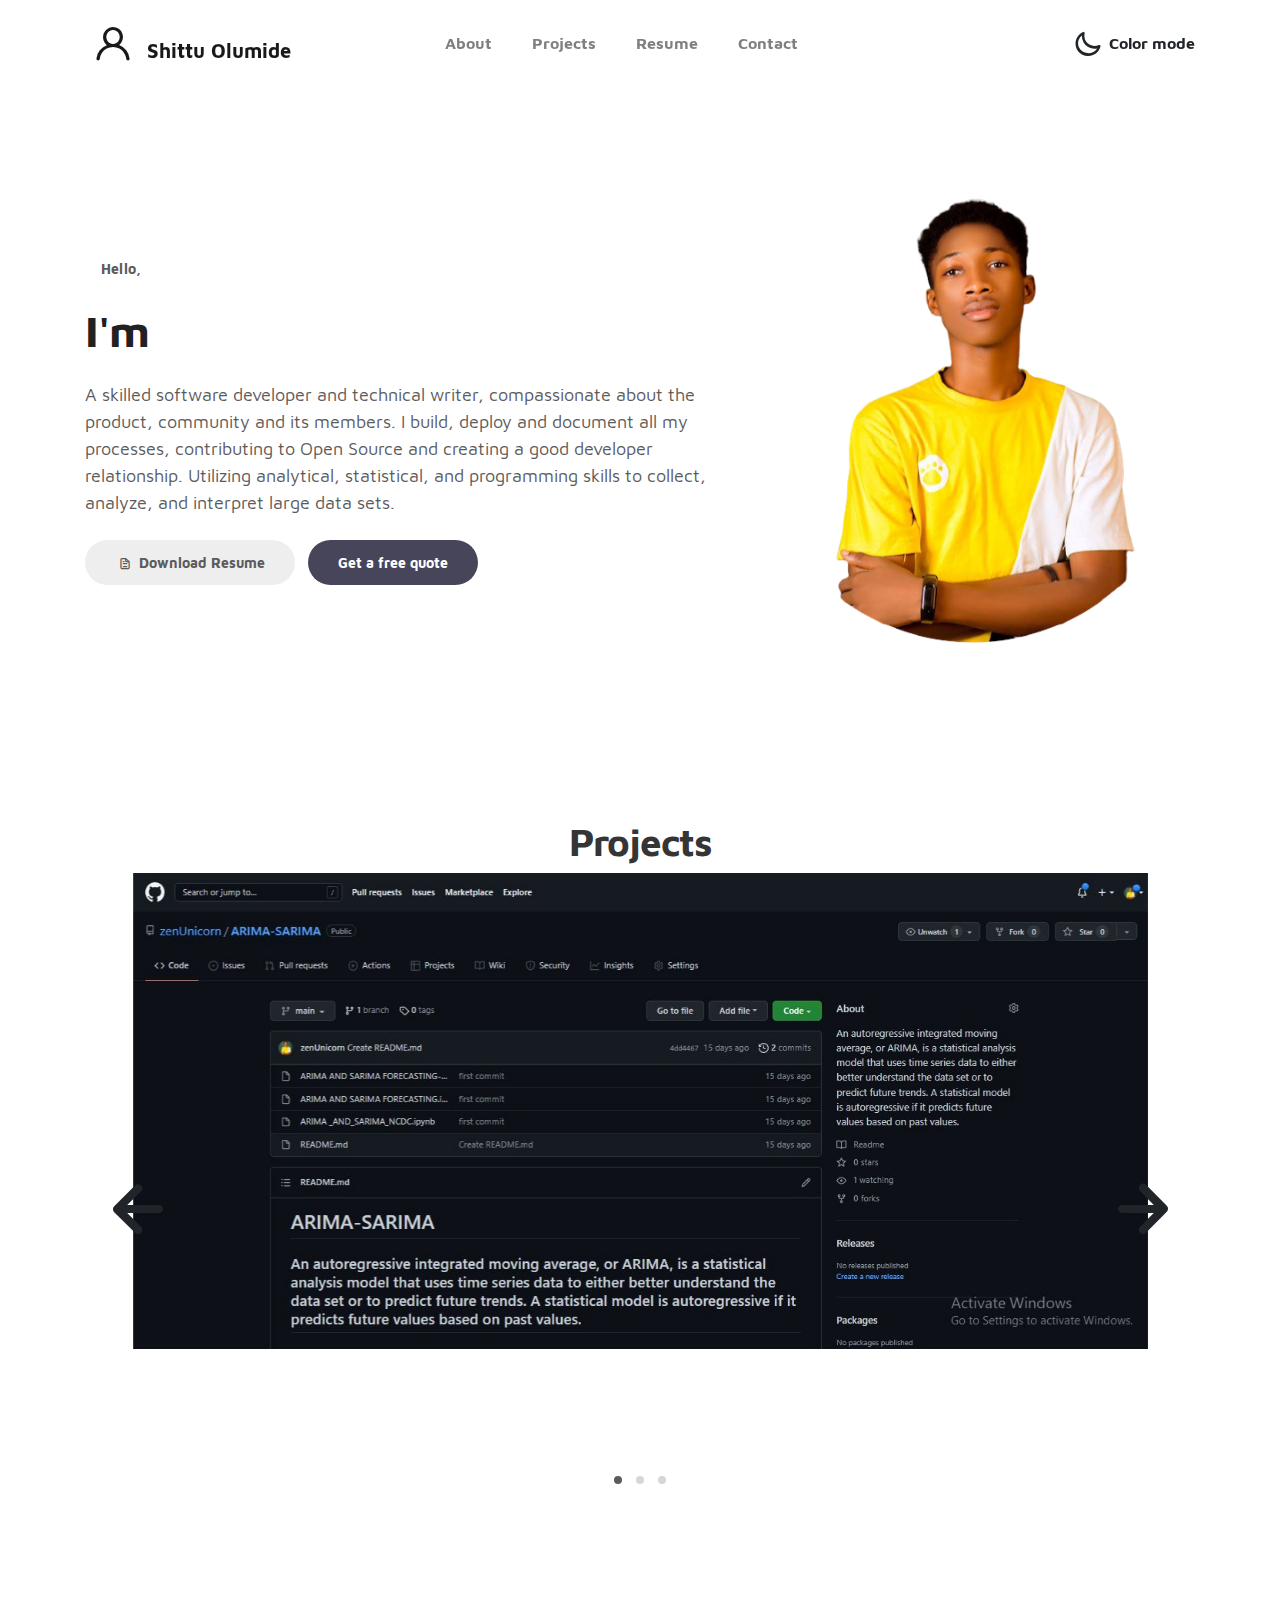
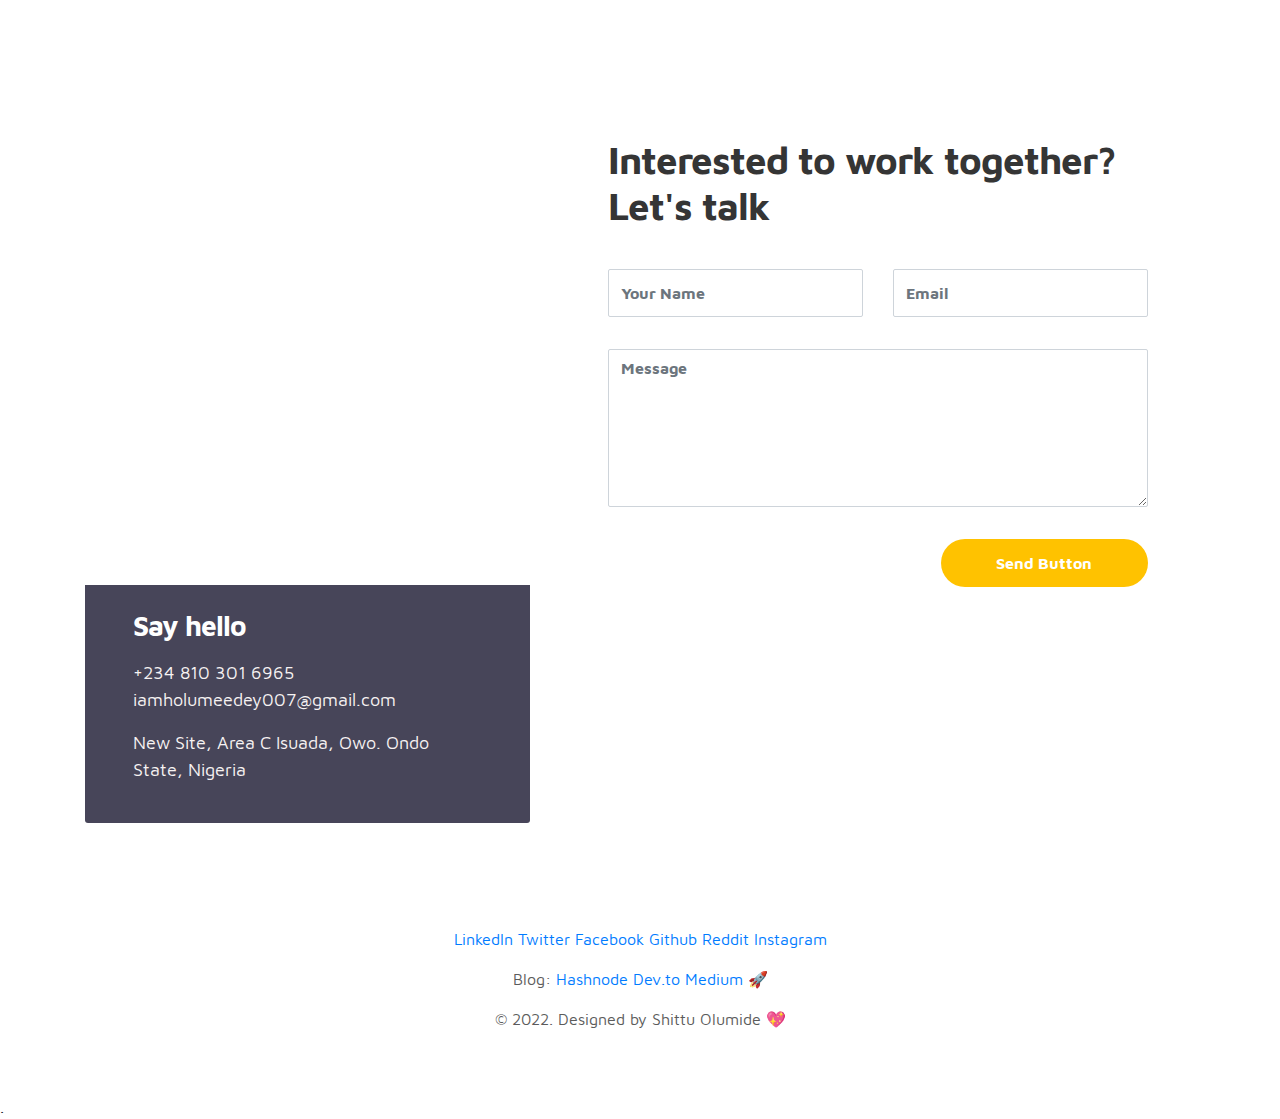
==== commit 216aaf84: "Update index.html" ====
--- a/index.html
+++ b/index.html
@@ -115,120 +115,7 @@
             </div>
     </section>
     <section class="resume py-5 d-lg-flex justify-content-center align-items-center" id="resume">
-        <div class="container">
-            <div class="row">
-                <div class="col-lg-6 col-12">
-                    <h2 class="mb-4">Experiences</h2>
-                    <div class="timeline">
-                        <div class="timeline-wrapper">
-                            <div class="timeline-yr"><span>2022</span></div>
-                            <div class="timeline-info">
-                                <h3><span>CycleBreeze</span><small>Data Scientist</small></h3>
-                                <p>Collecting data through means such as analyzing business results and trasfering data into a new format to make it more appropriate for analysis as well as Data Entry.</p>
-                            </div>
-                        </div>
-                        <div class="timeline-wrapper">
-                            <div class="timeline-yr"><span>2022</span></div>
-                            <div class="timeline-info">
-                                <h3><span>Educative.io</span><small>Technical Writer</small></h3>
-                                <p>I contributed to writing shots (Short articles) on software development, Non-Fungible Tokens, and Programming (Javascript, Python). Helping the community grow and maintaining good communication within the team. I leveraged my technical skills on delivering nice and quality content.</p>
-                            </div>
-                        </div>
-                        <div class="timeline-wrapper">
-                            <div class="timeline-yr"><span>2021</span></div>
-                            <div class="timeline-info">
-                                <h3><span>Draft.dev</span><small>Technical writer</small></h3>
-                                <p>Contributing to a wide range of documentation, analyzing software products, and writing How-to articles for readers to be enlightened and educated.
-                                    <a href="https://portal.draft.dev/writers/rec5yXrzrnTeLor8X">Writer'd portal link.</a>
-                                </p>
-                            </div>
-                        </div>
-                        <div class="timeline-wrapper">
-                            <div class="timeline-yr"><span>2022</span></div>
-                            <div class="timeline-info">
-                                <h3><span>Comet.ml</span><small>Technical writer</small></h3>
-                                <p>Contributing to helping data scientists, ML engineers, and deep learning engineers build better models faster by writing on projects in the Data Science world. Contributing to Open source nd helping fellow developers grow.
-                                    <a href="https://portal.draft.dev/writers/rec5yXrzrnTeLor8X">Writer'd portal link.</a>
-                                </p>
-                            </div>
-                        </div>
-                        <div class="timeline-wrapper">
-                            <div class="timeline-yr"><span>2021</span></div>
-                            <div class="timeline-info">
-                                <h3><span>Hagglex</span><small>Data Engineer</small></h3>
-                                <p>Using advanced computerized models to extract the data needed, removing corrupted data and preparing the data to be used. Working with web engineers (SQL, Mongodb, Python). Analysis of modela and interpret data.</p>
-                            </div>
-                        </div>
-                        <div class="timeline-wrapper">
-                            <div class="timeline-yr"><span>2021</span></div>
-                            <div class="timeline-info">
-                                <h3><span>Bluzelle</span><small>Data Scientist</small></h3>
-                                <p>Creating new, experimental frameworks to collect data and building tools to automate data collection.Searching through large data sets for usable information.</p>
-                            </div>
-                        </div>
-                        <div class="timeline-wrapper">
-                            <div class="timeline-yr"><span>2020</span></div>
-                            <div class="timeline-info">
-                                <h3><span>Flutterwave</span><small>Brand Ambassador</small></h3>
-                                <p>Track and measure conversion rates, engagments and other key metric for campaigns; develop marketing campaigns for clients and community.</p>
-                            </div>
-                        </div>
-                        <div class="timeline-wrapper">
-                            <div class="timeline-yr"><span>2020</span></div>
-                            <div class="timeline-info">
-                                <h3><span>Dufil Prima Products</span><small>Brand Ambassador</small></h3>
-                                <p>Promoting the brand's product and developing social media strategies to include constantly changing metrics and responses to client engagments.</p>
-                            </div>
-                        </div>
-                        <div class="timeline-wrapper">
-                            <div class="timeline-yr"><span>2019</span></div>
-                            <div class="timeline-info">
-                                <h3><span>Aeternity Blockchain</span><small>Data Analyst</small></h3>
-                                <p>Performing analysis to determine quality of data, determine the meaning of data, provide additional data screening and preparing reports based on analysis.</p>
-                            </div>
-                        </div>
-                        <div class="timeline-wrapper">
-                            <div class="timeline-yr"><span>2017</span></div>
-                            <div class="timeline-info">
-                                <h3><span>PC-Config</span><small>Intern</small></h3>
-                                <p>Assist in preparing information and research materials, create and maintain powerpoint presentations. Shadow multiple office positions and train in a variety of tasks and running of general industry related errands.
-                                </p>
-                            </div>
-                        </div>
-                    </div>
-                </div>
-                <div class="col-lg-6 col-12">
-                    <h2 class="mb-4">Education</h2>
-                    <div class="timeline">
-                        <div class="timeline-wrapper">
-                            <div class="timeline-yr"><span>2022</span></div>
-                            <div class="timeline-info">
-                                <h3><span>Olusegun Agagu University of Science and Technology</span><small>University.</small></h3>
-                                <p> "Bachelor of Technology Hons" Computer Science, at the prestigious Olusegun Agagu University of Science and Technology, Okitipupa - Ondo State.
-
-                                </p>
-                            </div>
-                        </div>
-                        <div class="timeline-wrapper">
-                            <div class="timeline-yr"><span>2020</span></div>
-                            <div class="timeline-info">
-                                <h3><span>University of the People</span><small>Online Course</small></h3>
-                                <p>Completed an online course at the University of the people with my major in Computer Science.</p>
-                            </div>
-                        </div>
-                        <div class="timeline-wrapper">
-                            <div class="timeline-yr"><span>2016</span></div>
-                            <div class="timeline-info">
-                                <h3><span>Owo Diocesan Anglican Grammar School</span><small>High School</small></h3>
-                                <p>I completed my high school at the prestigious Diocesan Anglican Grammar School, Owo - Ondo State, Nigeria. I passed the West African Examination Council (WAEC) and National Eamination Council (NECO) with 8 distinctions
-                                    and 1 credit.
-                                </p>
-                            </div>
-                        </div>
-                    </div>
-                </div>
-            </div>
-        </div>
+        
     </section>
     <section class="contact py-5" id="contact">
         <div class="container">
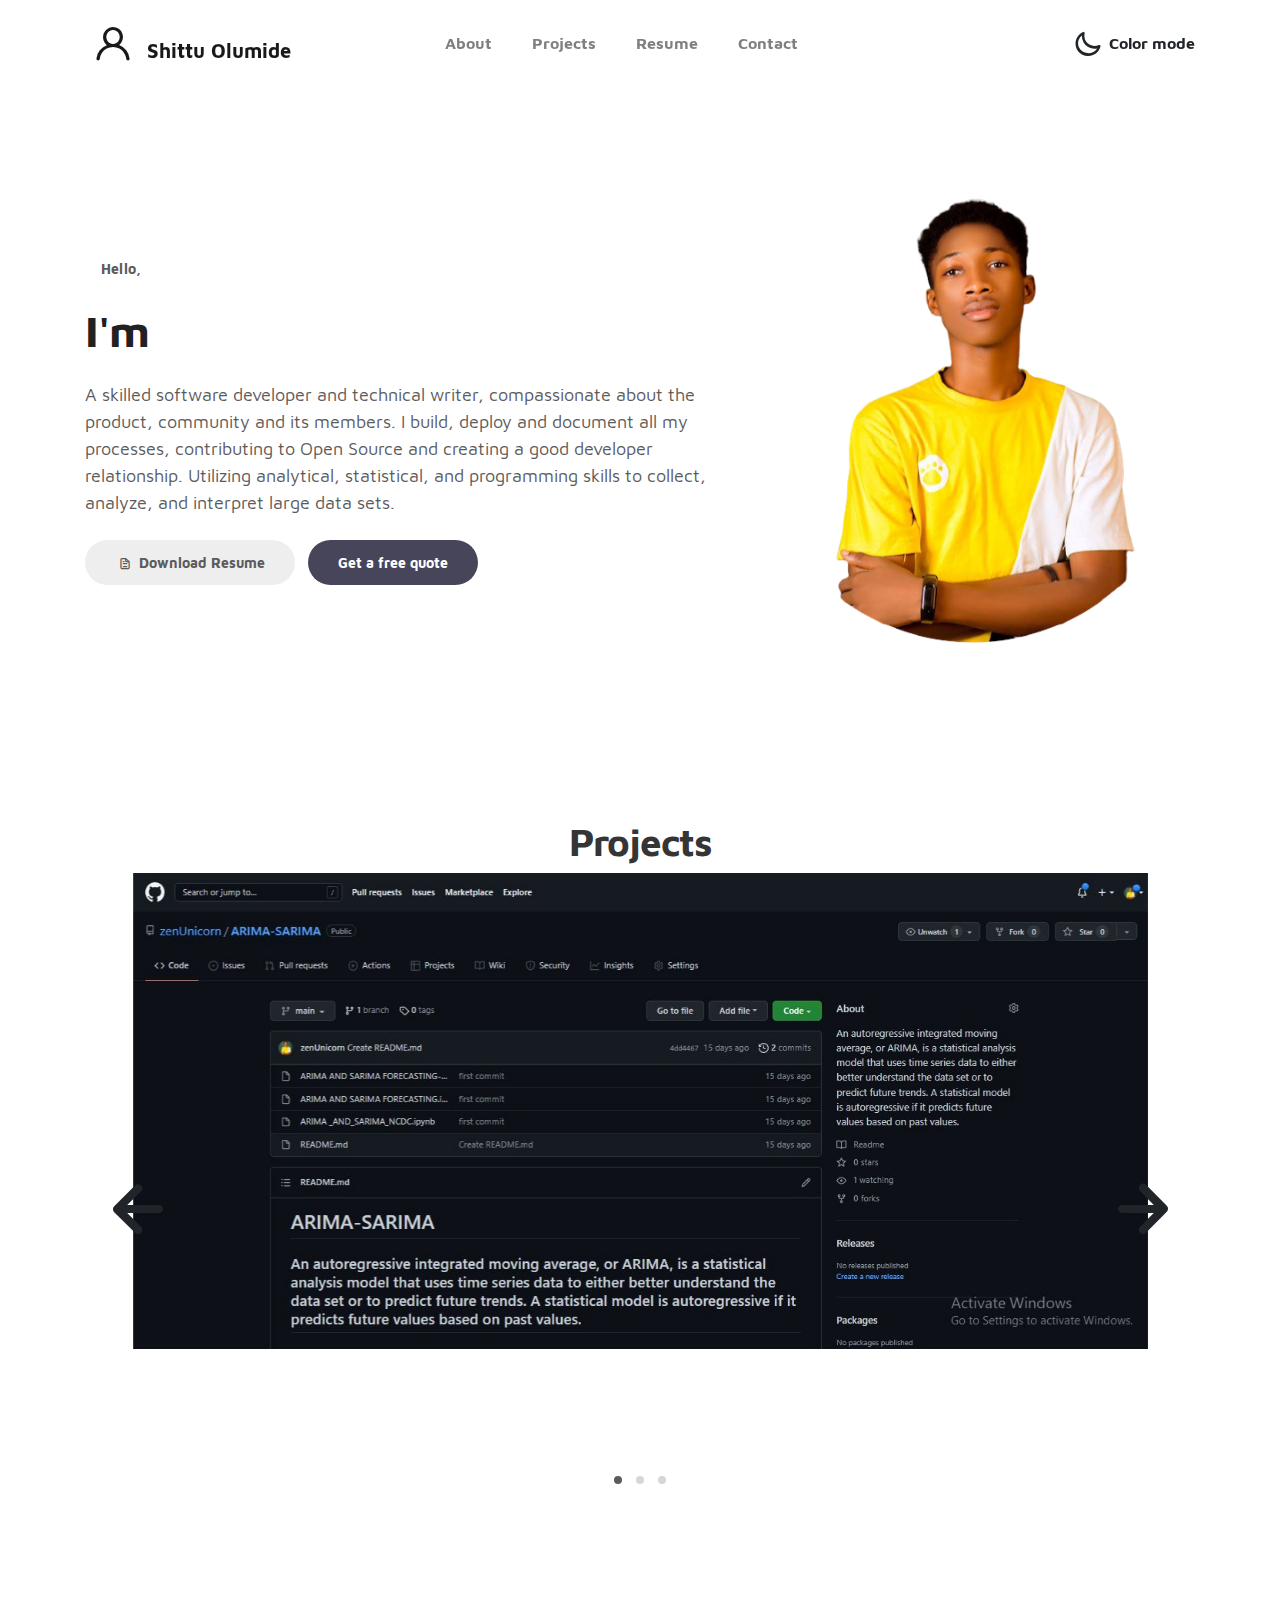
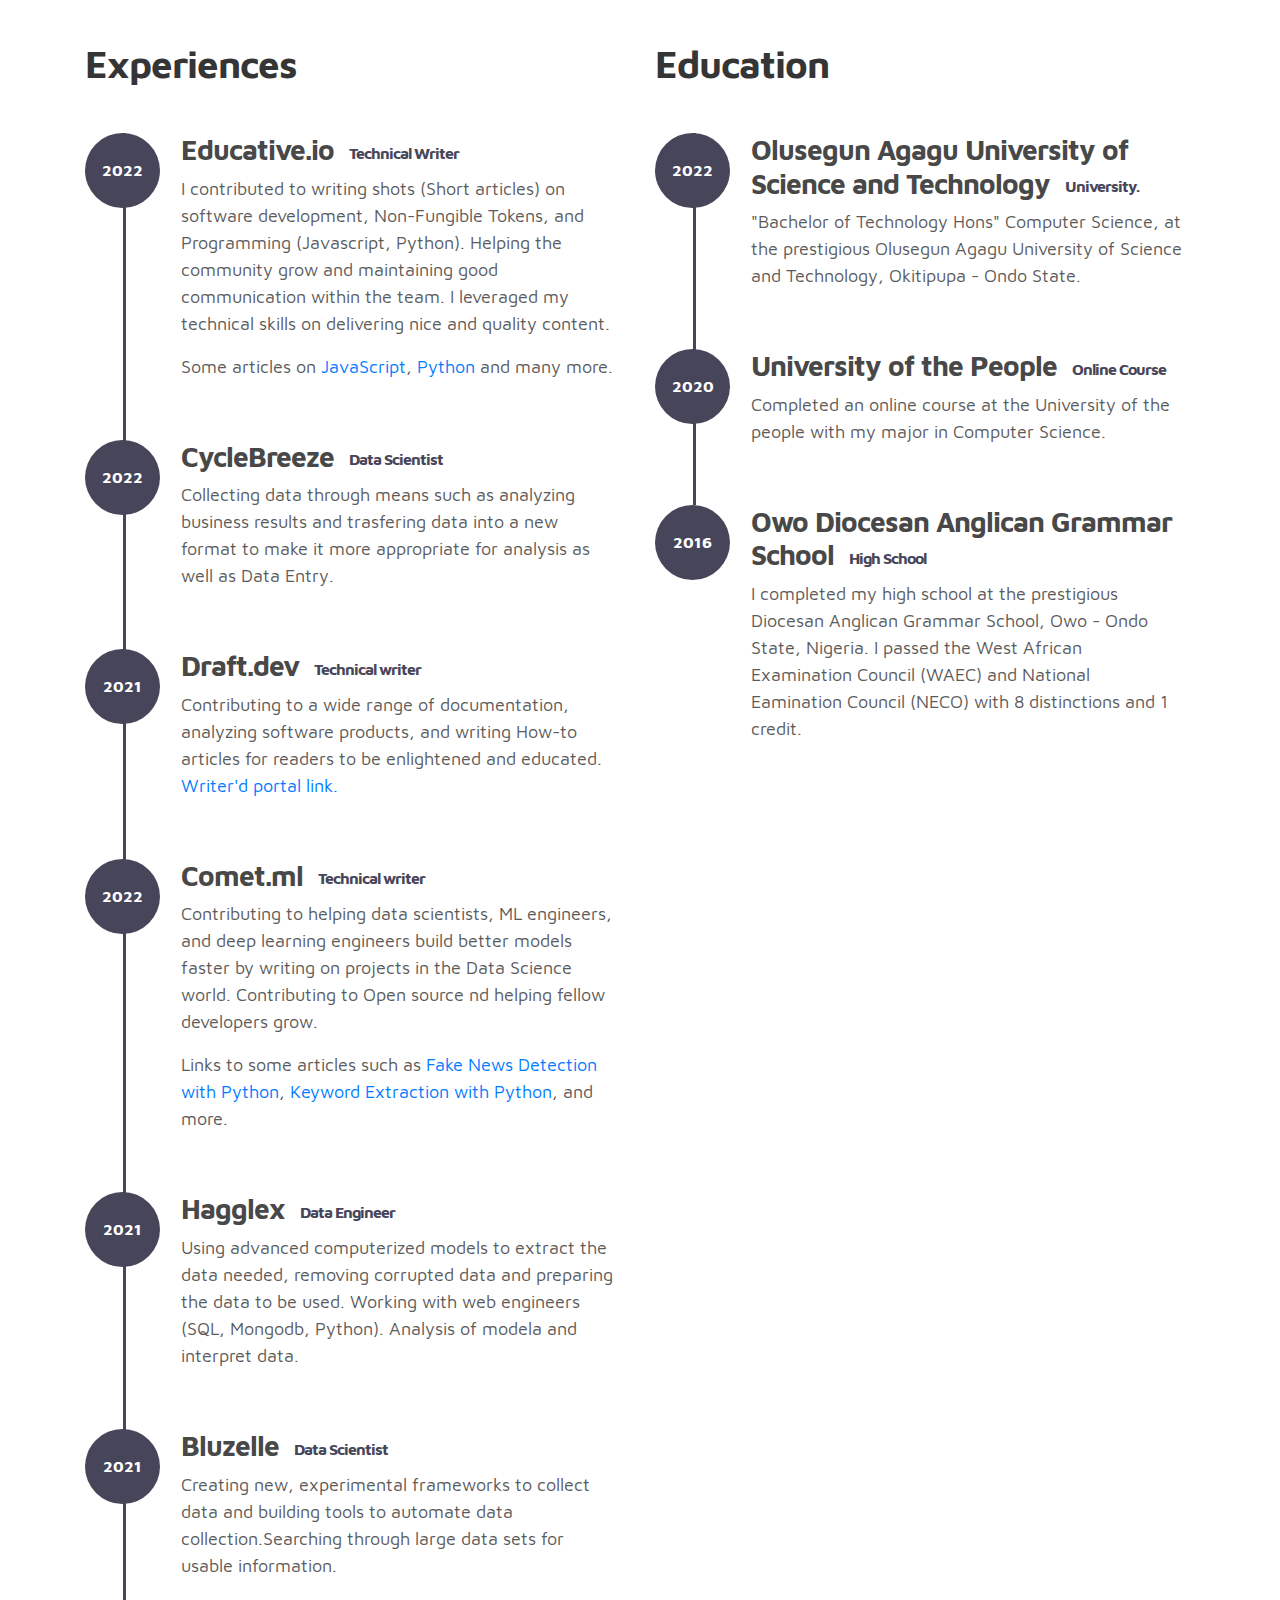
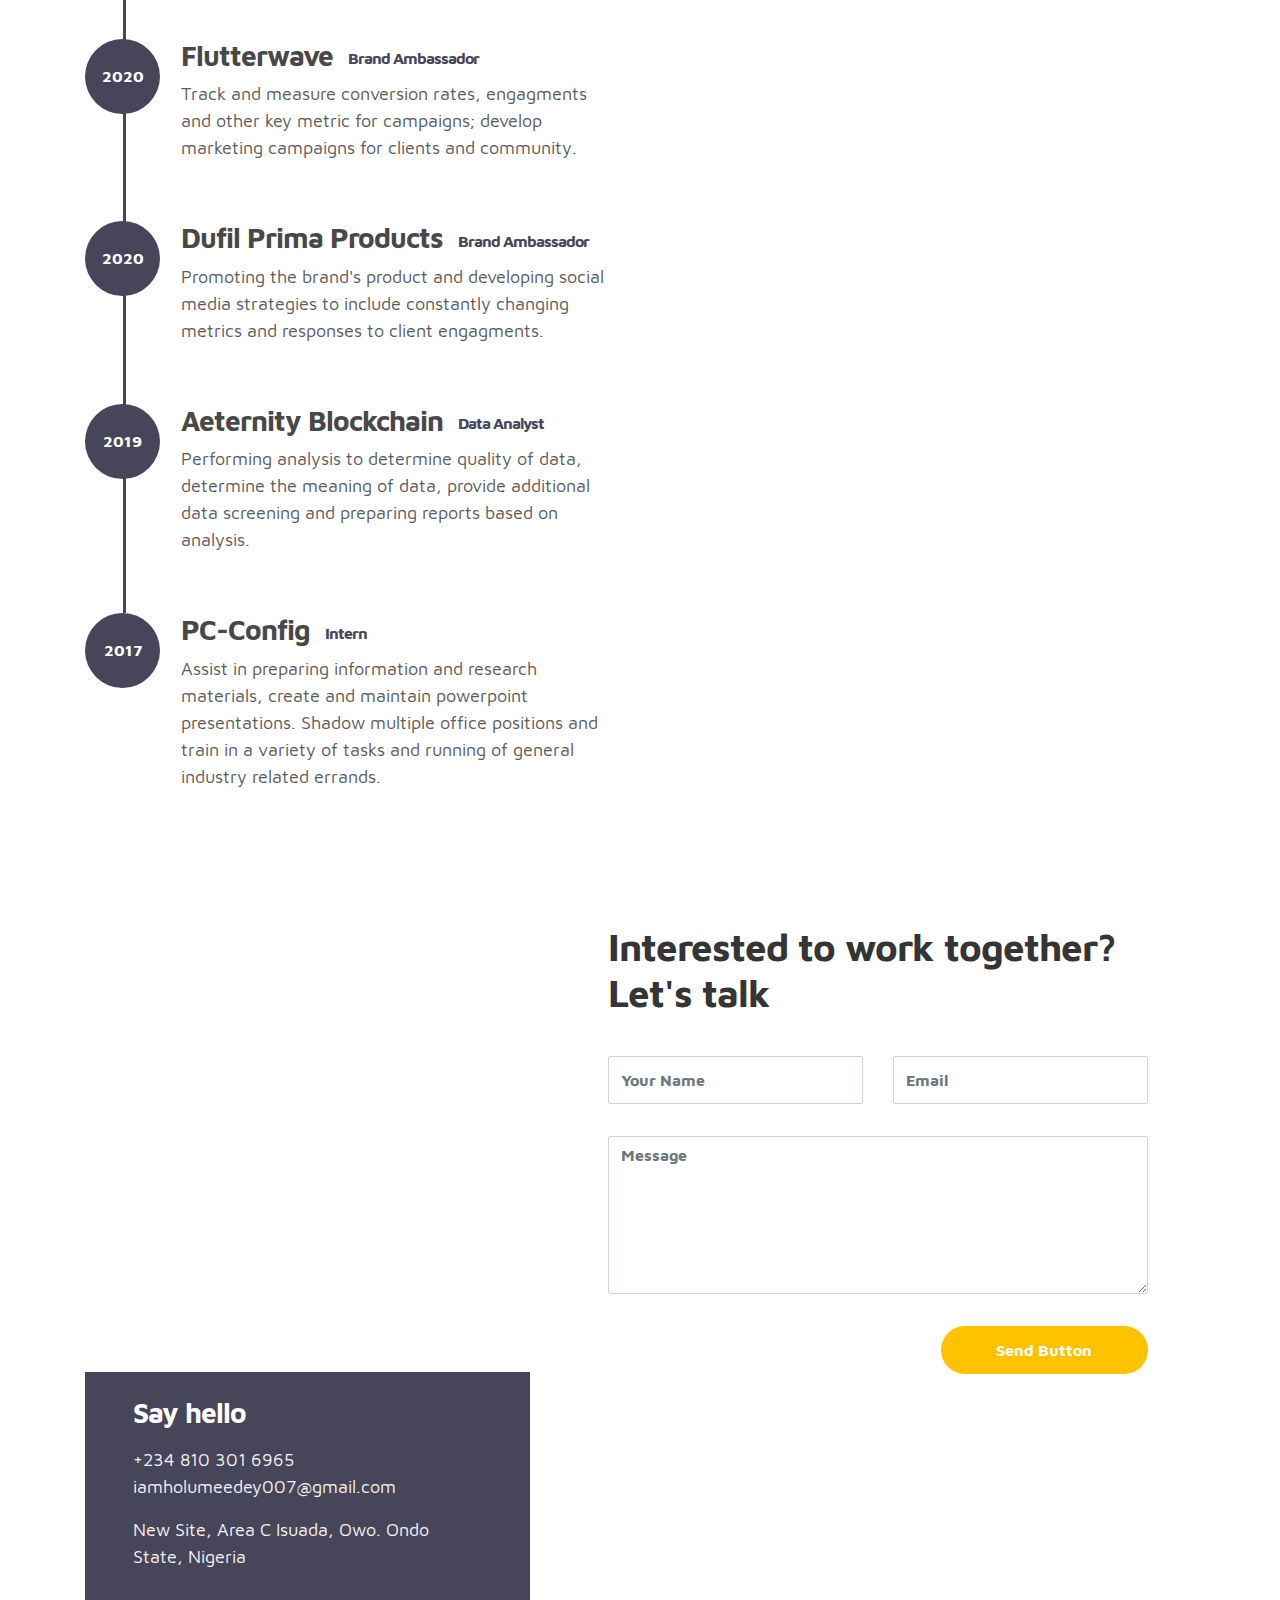
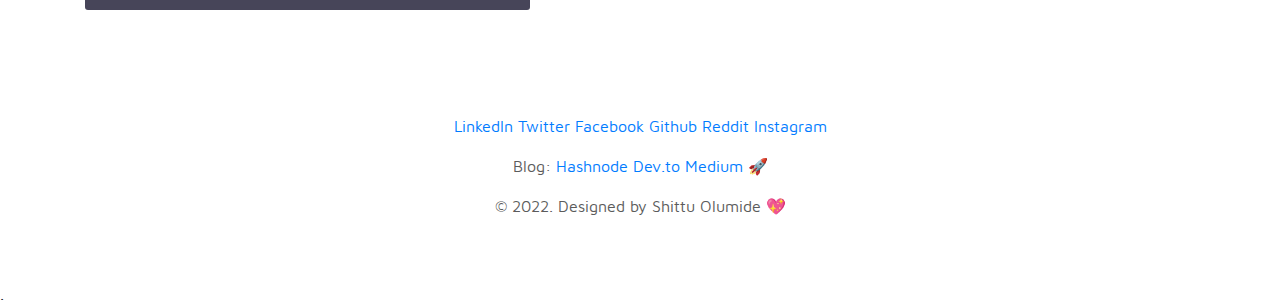
==== commit 001b2c03: "Update index.html" ====
--- a/index.html
+++ b/index.html
@@ -115,6 +115,122 @@
             </div>
     </section>
     <section class="resume py-5 d-lg-flex justify-content-center align-items-center" id="resume">
+
+        <div class="container">
+            <div class="row">
+                <div class="col-lg-6 col-12">
+                    <h2 class="mb-4">Experiences</h2>
+                    <div class="timeline">
+                        <div class="timeline-wrapper">
+                            <div class="timeline-yr"><span>2022</span></div>
+                            <div class="timeline-info">
+                                <h3><span>Educative.io</span><small>Technical Writer</small></h3>
+                                <p>I contributed to writing shots (Short articles) on software development, Non-Fungible Tokens, and Programming (Javascript, Python). Helping the community grow and maintaining good communication within the team. I leveraged my technical skills on delivering nice and quality content.</p>
+                                <p> Some articles on <a href="https://www.educative.io/edpresso/make-api-calls-with-javascript">JavaScript</a>, <a href="https://www.educative.io/answers/how-is-memory-managed-in-python">Python</a> and many more.</p>
+                            </div>
+                        </div>
+                        <div class="timeline-wrapper">
+                            <div class="timeline-yr"><span>2022</span></div>
+                            <div class="timeline-info">
+                                <h3><span>CycleBreeze</span><small>Data Scientist</small></h3>
+                                <p>Collecting data through means such as analyzing business results and trasfering data into a new format to make it more appropriate for analysis as well as Data Entry.</p>
+                            </div>
+                        </div>
+                        <div class="timeline-wrapper">
+                            <div class="timeline-yr"><span>2021</span></div>
+                            <div class="timeline-info">
+                                <h3><span>Draft.dev</span><small>Technical writer</small></h3>
+                                <p>Contributing to a wide range of documentation, analyzing software products, and writing How-to articles for readers to be enlightened and educated.
+                                    <a href="https://portal.draft.dev/writers/rec5yXrzrnTeLor8X">Writer'd portal link.</a>
+                                </p>
+                            </div>
+                        </div>
+                        <div class="timeline-wrapper">
+                            <div class="timeline-yr"><span>2022</span></div>
+                            <div class="timeline-info">
+                                <h3><span>Comet.ml</span><small>Technical writer</small></h3>
+                                <p>Contributing to helping data scientists, ML engineers, and deep learning engineers build better models faster by writing on projects in the Data Science world. Contributing to Open source nd helping fellow developers grow.
+                                 <p>Links to some articles such as <a href="https://heartbeat.comet.ml/fake-news-detection-with-python-d7339cf1f018">Fake News Detection with Python</a>, <a href="https://heartbeat.comet.ml/keyword-extraction-with-python-498bc18aadc">Keyword Extraction with Python</a>, and more. </p>
+                                </p>
+                            </div>
+                        </div>
+                        <div class="timeline-wrapper">
+                            <div class="timeline-yr"><span>2021</span></div>
+                            <div class="timeline-info">
+                                <h3><span>Hagglex</span><small>Data Engineer</small></h3>
+                                <p>Using advanced computerized models to extract the data needed, removing corrupted data and preparing the data to be used. Working with web engineers (SQL, Mongodb, Python). Analysis of modela and interpret data.</p>
+                            </div>
+                        </div>
+                        <div class="timeline-wrapper">
+                            <div class="timeline-yr"><span>2021</span></div>
+                            <div class="timeline-info">
+                                <h3><span>Bluzelle</span><small>Data Scientist</small></h3>
+                                <p>Creating new, experimental frameworks to collect data and building tools to automate data collection.Searching through large data sets for usable information.</p>
+                            </div>
+                        </div>
+                        <div class="timeline-wrapper">
+                            <div class="timeline-yr"><span>2020</span></div>
+                            <div class="timeline-info">
+                                <h3><span>Flutterwave</span><small>Brand Ambassador</small></h3>
+                                <p>Track and measure conversion rates, engagments and other key metric for campaigns; develop marketing campaigns for clients and community.</p>
+                            </div>
+                        </div>
+                        <div class="timeline-wrapper">
+                            <div class="timeline-yr"><span>2020</span></div>
+                            <div class="timeline-info">
+                                <h3><span>Dufil Prima Products</span><small>Brand Ambassador</small></h3>
+                                <p>Promoting the brand's product and developing social media strategies to include constantly changing metrics and responses to client engagments.</p>
+                            </div>
+                        </div>
+                        <div class="timeline-wrapper">
+                            <div class="timeline-yr"><span>2019</span></div>
+                            <div class="timeline-info">
+                                <h3><span>Aeternity Blockchain</span><small>Data Analyst</small></h3>
+                                <p>Performing analysis to determine quality of data, determine the meaning of data, provide additional data screening and preparing reports based on analysis.</p>
+                            </div>
+                        </div>
+                        <div class="timeline-wrapper">
+                            <div class="timeline-yr"><span>2017</span></div>
+                            <div class="timeline-info">
+                                <h3><span>PC-Config</span><small>Intern</small></h3>
+                                <p>Assist in preparing information and research materials, create and maintain powerpoint presentations. Shadow multiple office positions and train in a variety of tasks and running of general industry related errands.
+                                </p>
+                            </div>
+                        </div>
+                    </div>
+                </div>
+                <div class="col-lg-6 col-12">
+                    <h2 class="mb-4">Education</h2>
+                    <div class="timeline">
+                        <div class="timeline-wrapper">
+                            <div class="timeline-yr"><span>2022</span></div>
+                            <div class="timeline-info">
+                                <h3><span>Olusegun Agagu University of Science and Technology</span><small>University.</small></h3>
+                                <p> "Bachelor of Technology Hons" Computer Science, at the prestigious Olusegun Agagu University of Science and Technology, Okitipupa - Ondo State.
+
+                                </p>
+                            </div>
+                        </div>
+                        <div class="timeline-wrapper">
+                            <div class="timeline-yr"><span>2020</span></div>
+                            <div class="timeline-info">
+                                <h3><span>University of the People</span><small>Online Course</small></h3>
+                                <p>Completed an online course at the University of the people with my major in Computer Science.</p>
+                            </div>
+                        </div>
+                        <div class="timeline-wrapper">
+                            <div class="timeline-yr"><span>2016</span></div>
+                            <div class="timeline-info">
+                                <h3><span>Owo Diocesan Anglican Grammar School</span><small>High School</small></h3>
+                                <p>I completed my high school at the prestigious Diocesan Anglican Grammar School, Owo - Ondo State, Nigeria. I passed the West African Examination Council (WAEC) and National Eamination Council (NECO) with 8 distinctions
+                                    and 1 credit.
+                                </p>
+                            </div>
+                        </div>
+                    </div>
+                </div>
+            </div>
+        </div>
         
     </section>
     <section class="contact py-5" id="contact">
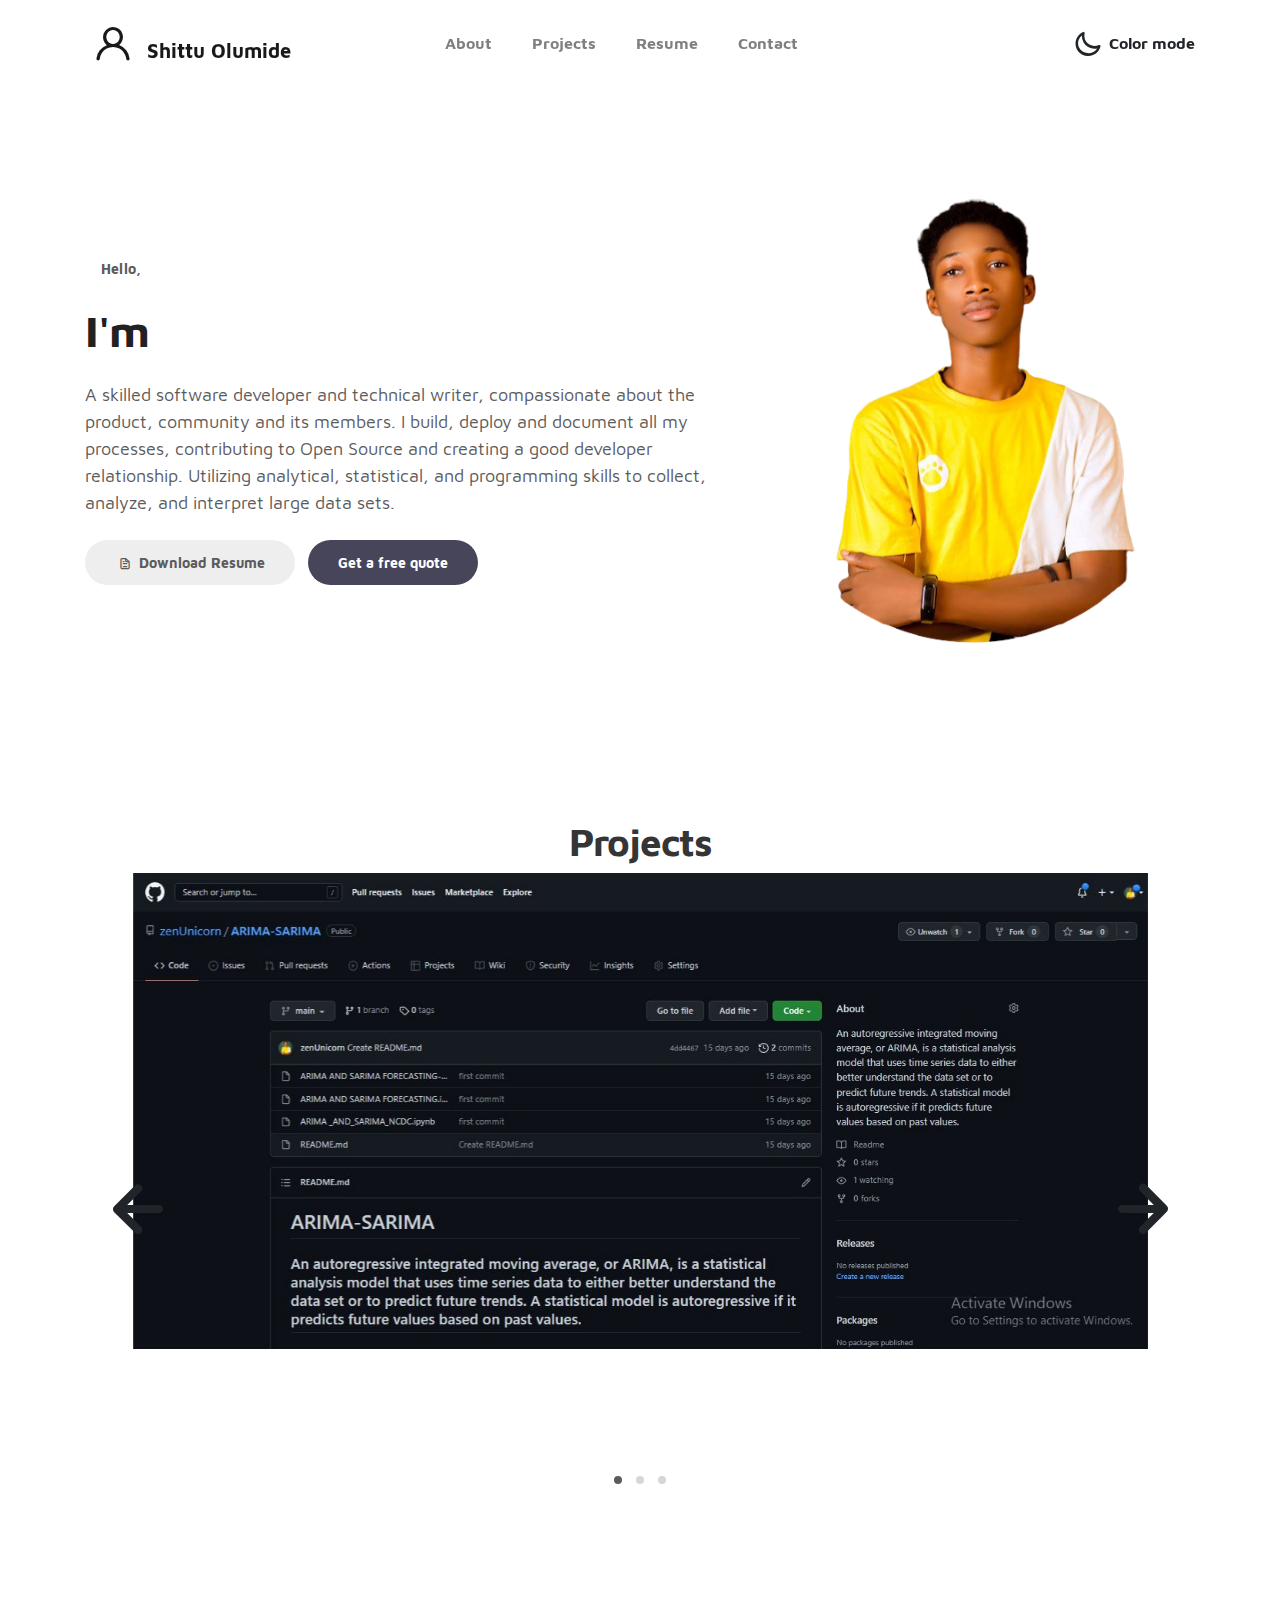
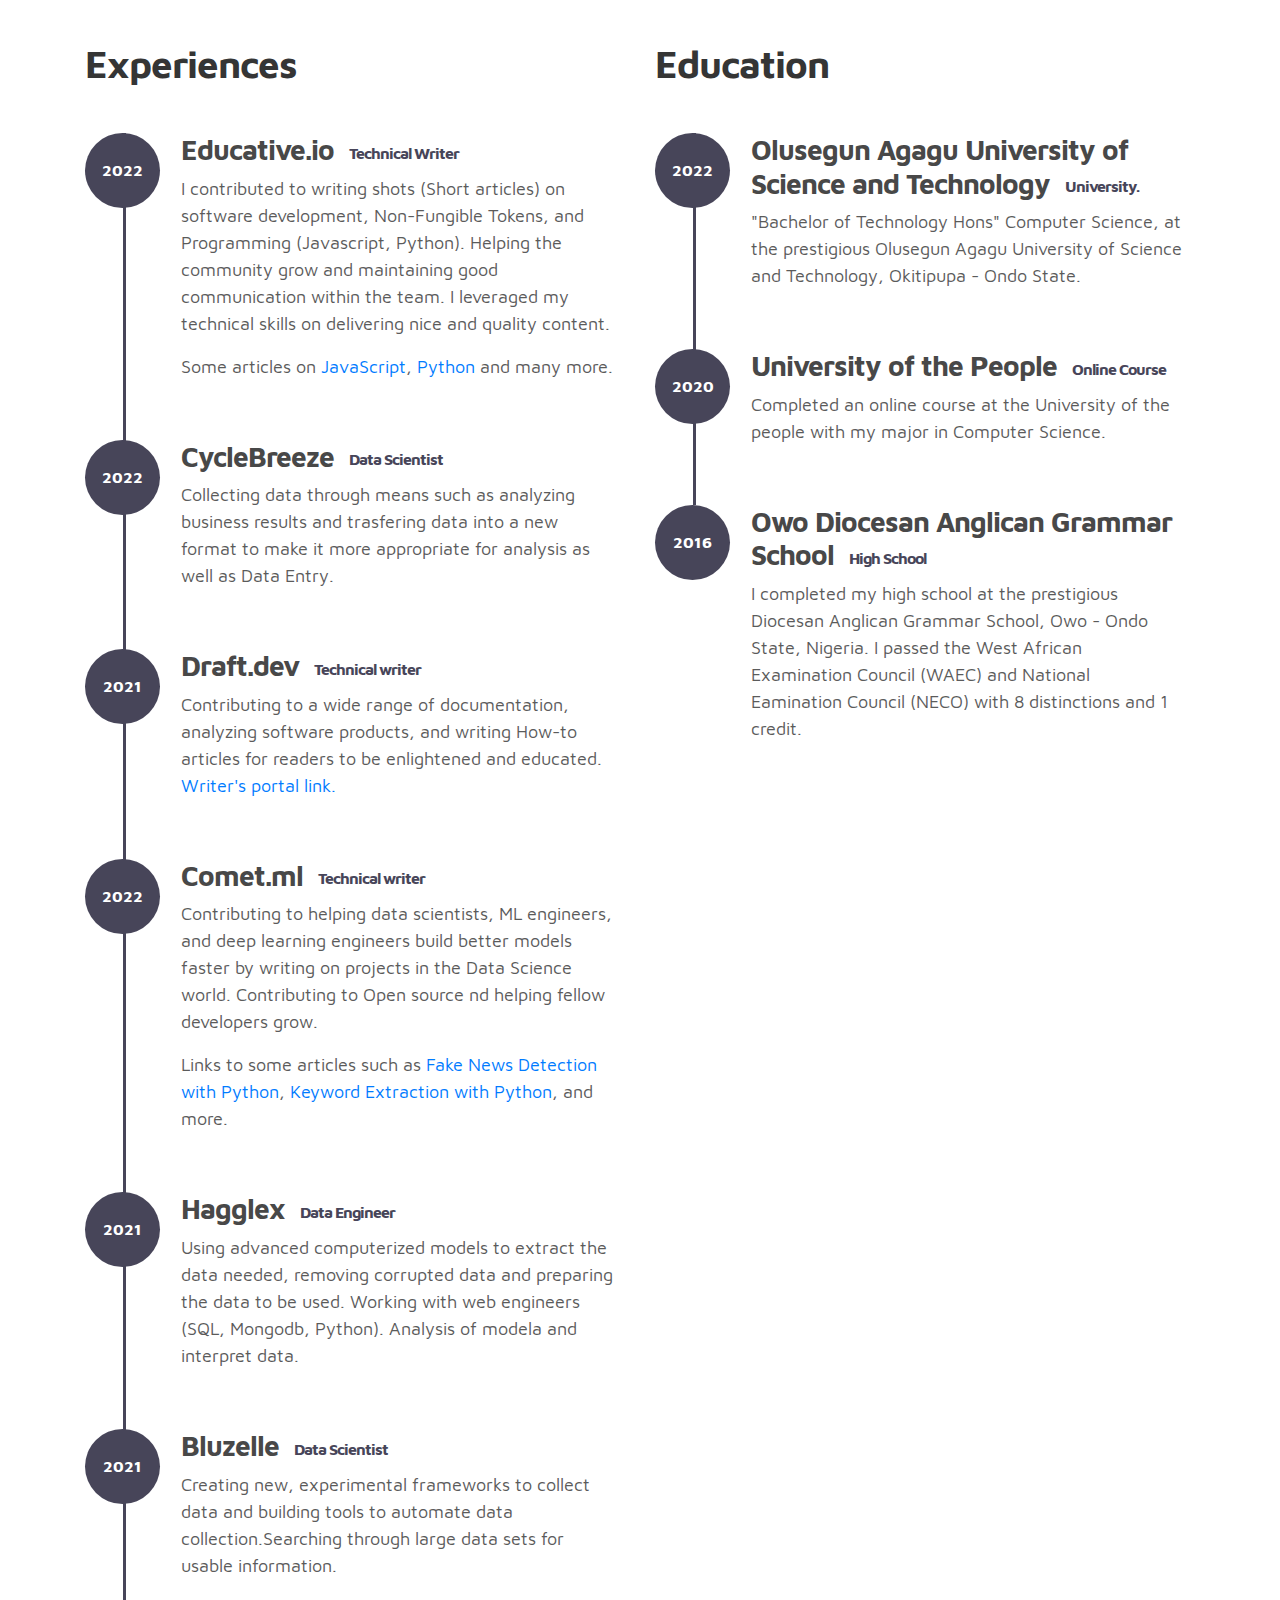
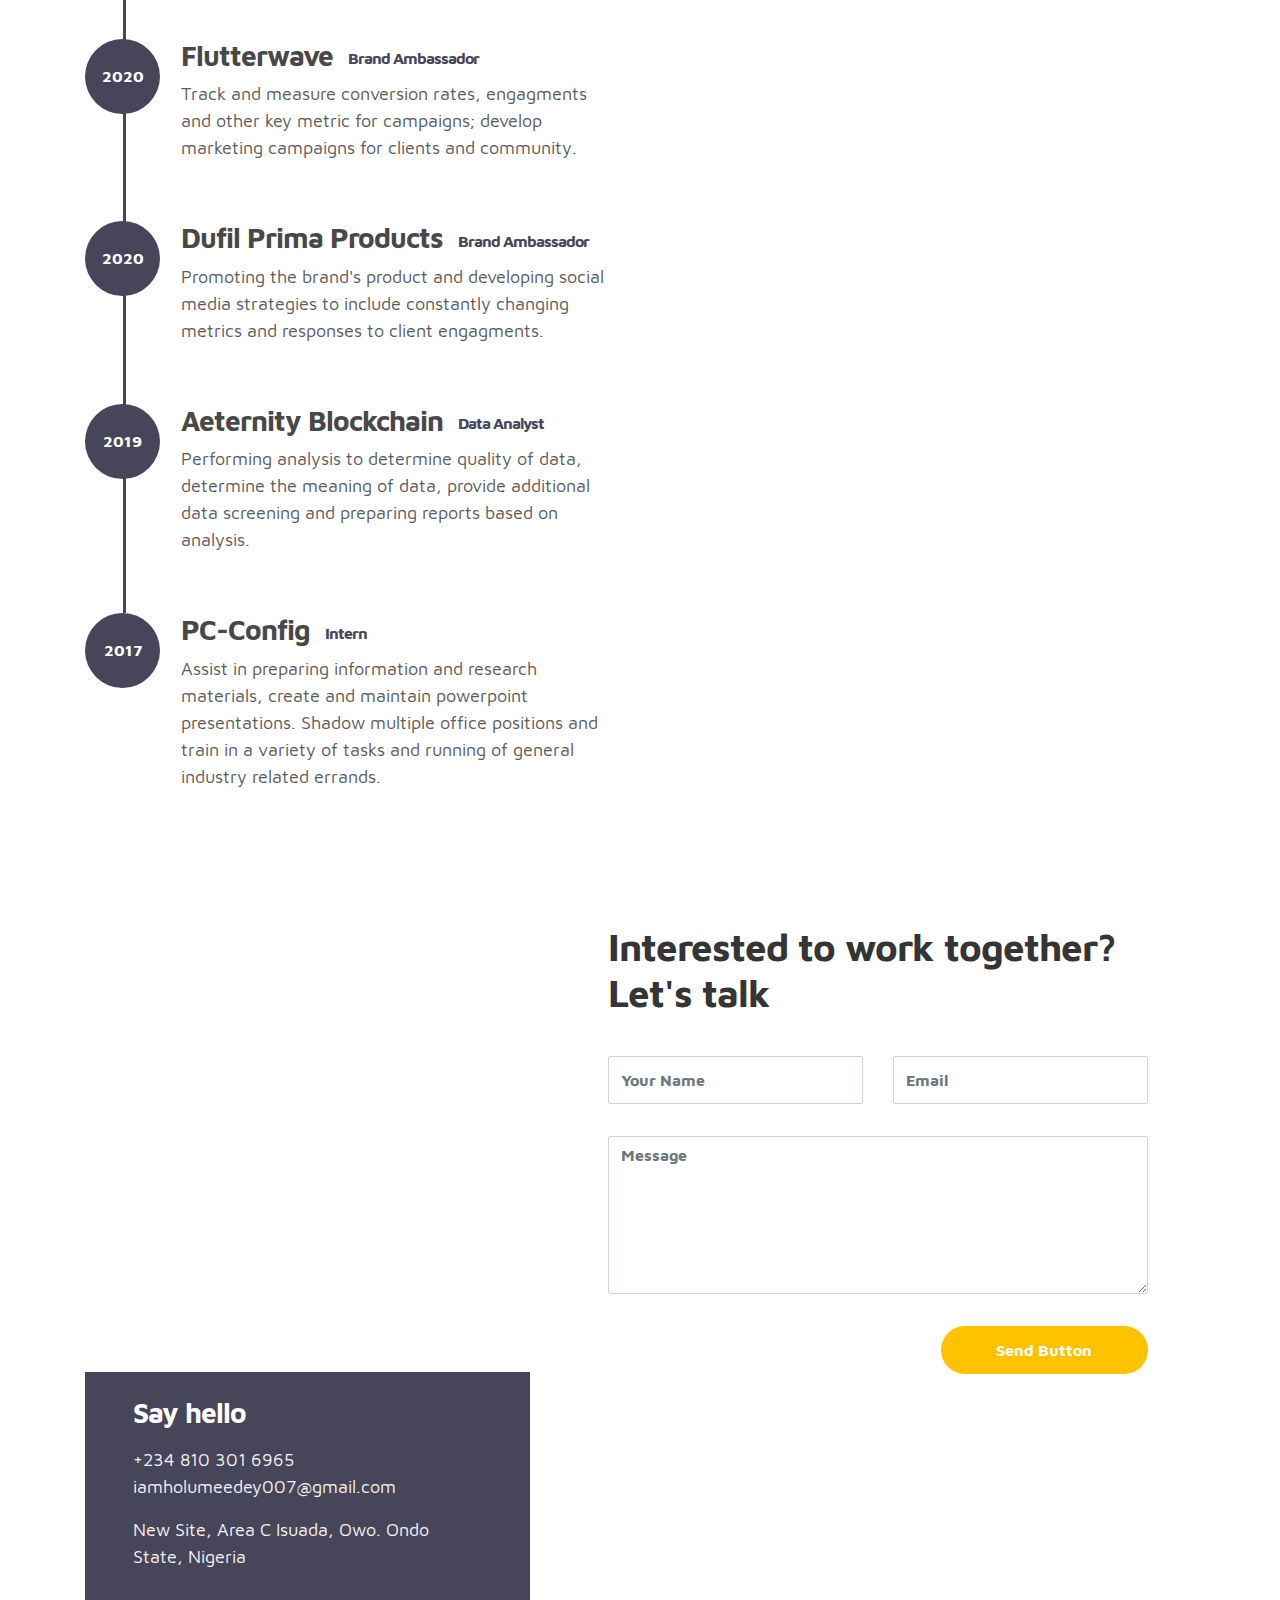
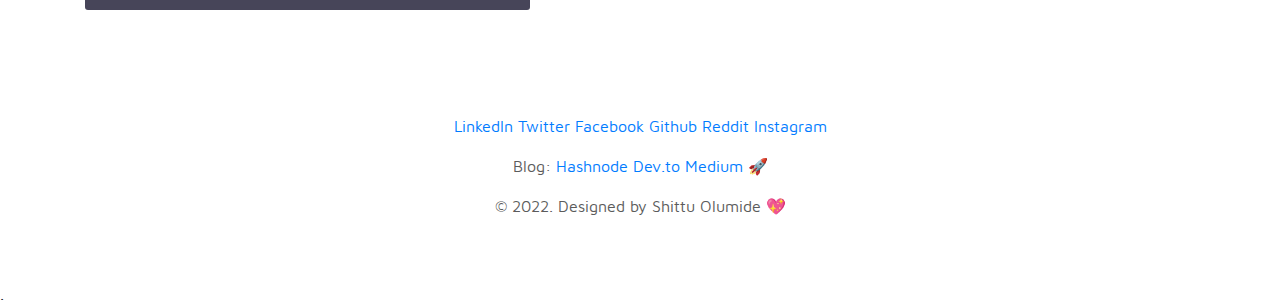
==== commit 4c4ae454: "Update index.html" ====
--- a/index.html
+++ b/index.html
@@ -141,7 +141,7 @@
                             <div class="timeline-info">
                                 <h3><span>Draft.dev</span><small>Technical writer</small></h3>
                                 <p>Contributing to a wide range of documentation, analyzing software products, and writing How-to articles for readers to be enlightened and educated.
-                                    <a href="https://portal.draft.dev/writers/rec5yXrzrnTeLor8X">Writer'd portal link.</a>
+                                    <a href="https://portal.draft.dev/writers/rec5yXrzrnTeLor8X">Writer's portal link.</a>
                                 </p>
                             </div>
                         </div>
